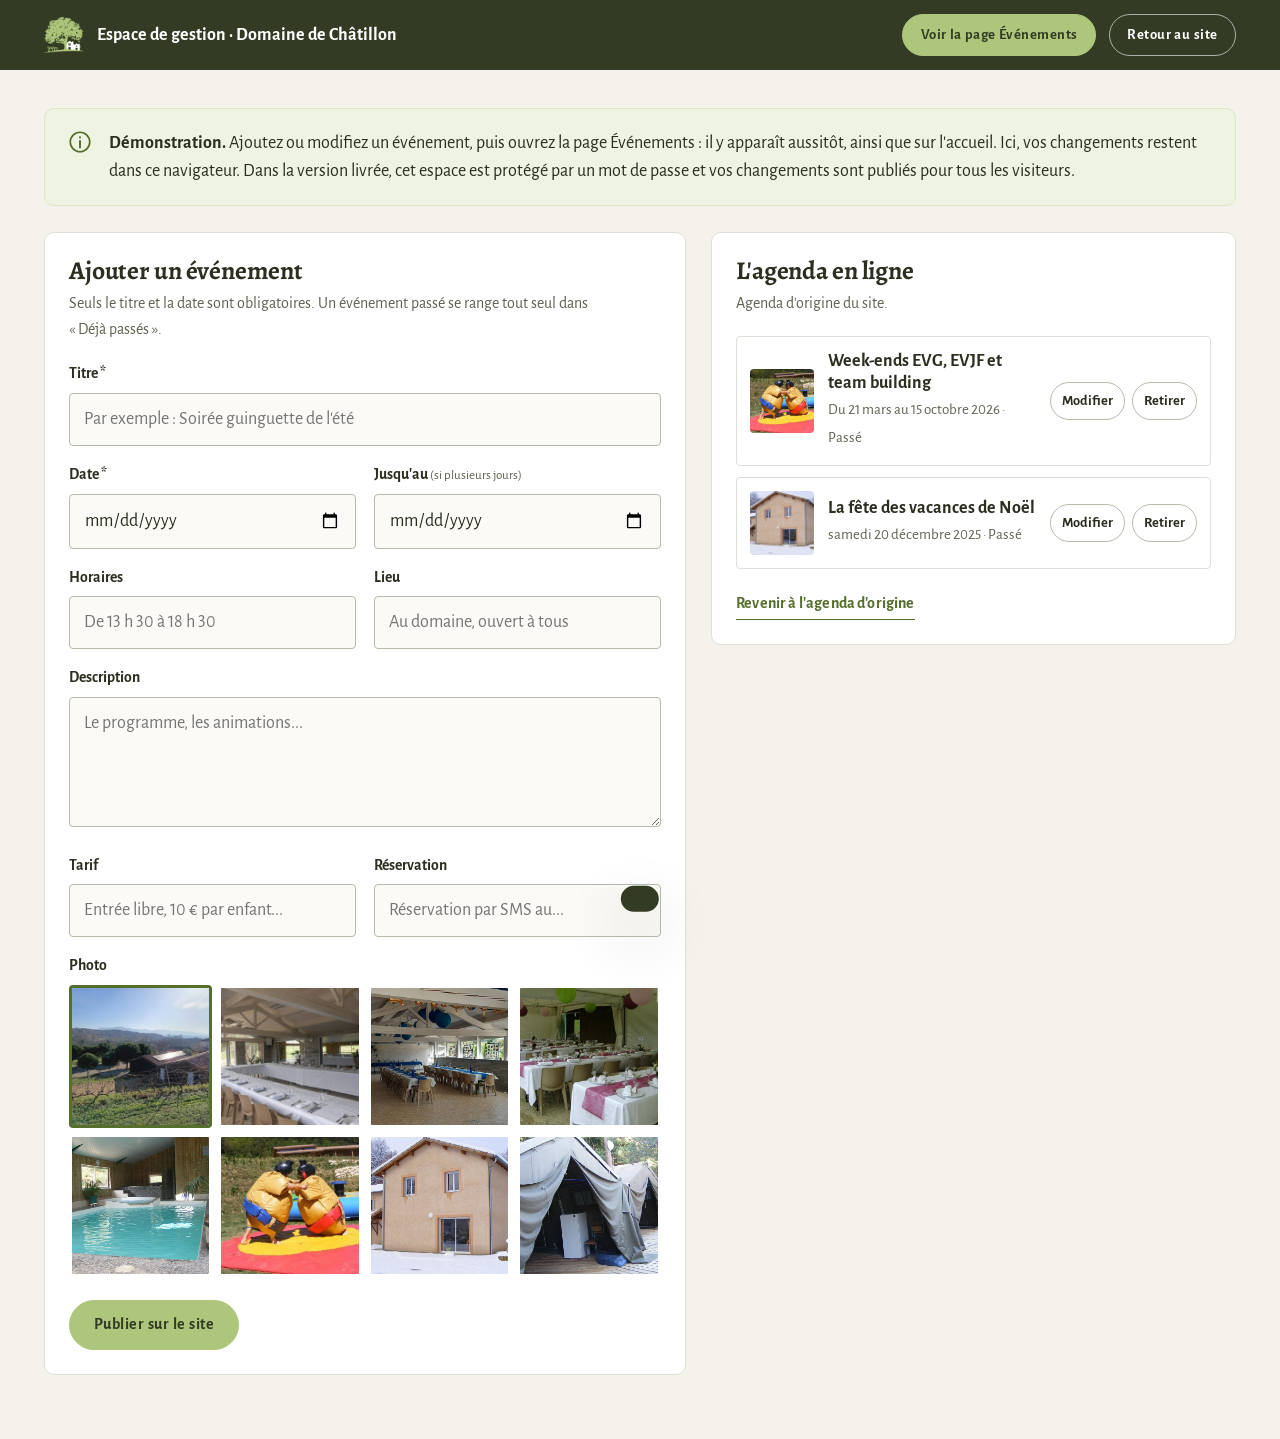
==== gestion/index.html @ 0a105643 "Maquette V1 du Domaine de Châtillon Co-Authored-By: Claude Opus 5.5 <noreply@anthropic.com>" ====
<!doctype html>
<html lang="fr" class="sans-js" data-racine="../">
<head>
<meta charset="utf-8">
<meta name="viewport" content="width=device-width, initial-scale=1">
<title>Espace de gestion : l&#x27;agenda | Domaine de Châtillon</title>
<meta name="description" content="Espace de gestion du Domaine de Châtillon : ajouter, modifier ou retirer un événement de l&#x27;agenda du site.">
<meta name="robots" content="noindex, nofollow">
<meta name="theme-color" content="#333B24">
<meta property="og:type" content="website">
<meta property="og:locale" content="fr_FR">
<meta property="og:site_name" content="Domaine de Châtillon">
<meta property="og:title" content="Espace de gestion : l&#x27;agenda | Domaine de Châtillon">
<meta property="og:description" content="Espace de gestion du Domaine de Châtillon : ajouter, modifier ou retirer un événement de l&#x27;agenda du site.">
<meta property="og:image" content="../assets/img/intro-1600.jpg">
<link rel="icon" href="../assets/logo/favicon-48.png" sizes="48x48" type="image/png">
<link rel="apple-touch-icon" href="../assets/logo/favicon-192.png">
<link rel="preconnect" href="https://fonts.googleapis.com">
<link rel="preconnect" href="https://fonts.gstatic.com" crossorigin>
<link rel="stylesheet" href="https://fonts.googleapis.com/css2?family=Alegreya:ital,wght@0,500;0,600;0,700;1,500;1,600&family=Alegreya+Sans:wght@400;500;700&display=swap">
<style>
  :root{--c-olive:#333B24;--c-blanc:#FBFAF6;--h-entete:84px}
  html{background:var(--c-blanc)}
  body{margin:0;font-family:"Alegreya Sans",Helvetica,Arial,sans-serif;color:#2A2F20}
  .loader{position:fixed;inset:0;z-index:9999;display:grid;place-items:center;background:var(--c-olive)}
  .entete{position:sticky;top:0;z-index:100;height:var(--h-entete);display:flex;align-items:center}
  @media (max-width:767px){:root{--h-entete:68px}}
</style>
<link rel="stylesheet" href="../css/tokens.css">
<link rel="stylesheet" href="../css/site.css">
<script>document.documentElement.classList.remove('sans-js');document.documentElement.classList.add('js');</script>

</head>
<body class="gestion">
<svg width="0" height="0" style="position:absolute" aria-hidden="true" focusable="false">
  <defs>
    <symbol id="i-tel" viewBox="0 0 24 24"><path fill="none" stroke="currentColor" stroke-width="1.7" stroke-linejoin="round" d="M5 3.8h3.2l1.9 4.7-2.4 1.5a11 11 0 0 0 6.3 6.3l1.5-2.4 4.7 1.9v3.2a2 2 0 0 1-2.1 2A16.2 16.2 0 0 1 3 5.9a2 2 0 0 1 2-2.1z"/></symbol>
    <symbol id="i-etoile" viewBox="0 0 24 24"><path fill="currentColor" d="M12 2.6l2.9 6 6.5.8-4.8 4.5 1.2 6.4L12 17.2l-5.8 3.1 1.2-6.4-4.8-4.5 6.5-.8z"/></symbol>
    <symbol id="i-coche" viewBox="0 0 24 24"><circle cx="12" cy="12" r="10" fill="none" stroke="currentColor" stroke-width="1.5"/><path fill="none" stroke="currentColor" stroke-width="1.8" stroke-linecap="round" stroke-linejoin="round" d="M7.5 12.3l3 3 6-6.3"/></symbol>
    <symbol id="i-fleche" viewBox="0 0 24 24"><path fill="none" stroke="currentColor" stroke-width="1.8" stroke-linecap="round" stroke-linejoin="round" d="M4.5 12h15M13.5 6l6 6-6 6"/></symbol>
    <symbol id="i-photos" viewBox="0 0 24 24"><path fill="none" stroke="currentColor" stroke-width="1.8" stroke-linejoin="round" d="M3.5 8h3.4l1.9-2.6h6.4L17.1 8h3.4v11.5h-17z"/><circle cx="12" cy="13.4" r="3.4" fill="none" stroke="currentColor" stroke-width="1.8"/></symbol>
    <symbol id="i-lecture" viewBox="0 0 24 24"><circle cx="12" cy="12" r="11" fill="currentColor" opacity=".18"/><path fill="currentColor" d="M9.3 7.2v9.6L17 12z"/></symbol>
    <symbol id="i-croix" viewBox="0 0 24 24"><path fill="none" stroke="currentColor" stroke-width="1.9" stroke-linecap="round" d="M6 6l12 12M18 6L6 18"/></symbol>
    <symbol id="i-plus" viewBox="0 0 24 24"><path fill="none" stroke="currentColor" stroke-width="1.9" stroke-linecap="round" d="M12 5v14M5 12h14"/></symbol>
    <symbol id="i-gauche" viewBox="0 0 24 24"><path fill="none" stroke="currentColor" stroke-width="1.9" stroke-linecap="round" stroke-linejoin="round" d="M15 5l-7 7 7 7"/></symbol>
    <symbol id="i-droite" viewBox="0 0 24 24"><path fill="none" stroke="currentColor" stroke-width="1.9" stroke-linecap="round" stroke-linejoin="round" d="M9 5l7 7-7 7"/></symbol>
    <symbol id="i-menu" viewBox="0 0 24 24"><path fill="none" stroke="currentColor" stroke-width="1.8" stroke-linecap="round" d="M4 7h16M4 12h16M4 17h10"/></symbol>
    <symbol id="i-repere" viewBox="0 0 24 24"><path fill="none" stroke="currentColor" stroke-width="1.7" stroke-linejoin="round" d="M12 21.2s-7-6.3-7-11.7a7 7 0 0 1 14 0c0 5.4-7 11.7-7 11.7z"/><circle cx="12" cy="9.5" r="2.5" fill="none" stroke="currentColor" stroke-width="1.7"/></symbol>
    <symbol id="i-mail" viewBox="0 0 24 24"><path fill="none" stroke="currentColor" stroke-width="1.7" stroke-linejoin="round" d="M3.5 6h17v12h-17z"/><path fill="none" stroke="currentColor" stroke-width="1.7" stroke-linejoin="round" d="M4 6.6l8 6.2 8-6.2"/></symbol>
    <symbol id="i-lit" viewBox="0 0 24 24"><path fill="none" stroke="currentColor" stroke-width="1.6" stroke-linecap="round" stroke-linejoin="round" d="M3 18.5V6.5M3 15h18v3.5M21 15v-3a2.5 2.5 0 0 0-2.5-2.5H10V15"/><circle cx="6.6" cy="11.4" r="1.9" fill="none" stroke="currentColor" stroke-width="1.6"/></symbol>
    <symbol id="i-groupe" viewBox="0 0 24 24"><circle cx="9" cy="8" r="3.2" fill="none" stroke="currentColor" stroke-width="1.6"/><path fill="none" stroke="currentColor" stroke-width="1.6" stroke-linecap="round" d="M3 19.5a6 6 0 0 1 12 0"/><circle cx="16.8" cy="9" r="2.5" fill="none" stroke="currentColor" stroke-width="1.6"/><path fill="none" stroke="currentColor" stroke-width="1.6" stroke-linecap="round" d="M16 13.6a5 5 0 0 1 5.4 5"/></symbol>
    <symbol id="i-surface" viewBox="0 0 24 24"><rect x="3.5" y="3.5" width="17" height="17" rx="1.5" fill="none" stroke="currentColor" stroke-width="1.6"/><path fill="none" stroke="currentColor" stroke-width="1.6" stroke-linecap="round" stroke-linejoin="round" d="M7.5 16.5l9-9M7.5 11.5v5h5M16.5 12.5v-5h-5"/></symbol>
    <symbol id="i-maison" viewBox="0 0 24 24"><path fill="none" stroke="currentColor" stroke-width="1.6" stroke-linejoin="round" d="M3 11.2L12 4l9 7.2M5.2 9.6V20h13.6V9.6M10 20v-5.6h4V20"/></symbol>
    <symbol id="i-calendrier" viewBox="0 0 24 24"><rect x="3.5" y="5" width="17" height="15.5" rx="2" fill="none" stroke="currentColor" stroke-width="1.6"/><path fill="none" stroke="currentColor" stroke-width="1.6" stroke-linecap="round" d="M3.5 10h17M8 3v4M16 3v4"/></symbol>
    <symbol id="i-horloge" viewBox="0 0 24 24"><circle cx="12" cy="12" r="8.8" fill="none" stroke="currentColor" stroke-width="1.6"/><path fill="none" stroke="currentColor" stroke-width="1.6" stroke-linecap="round" d="M12 7v5.2l3.4 2"/></symbol>
    <symbol id="i-voiture" viewBox="0 0 24 24"><path fill="none" stroke="currentColor" stroke-width="1.6" stroke-linejoin="round" d="M4 16.5V12l2-5h12l2 5v4.5zM4 12h16"/><circle cx="7.5" cy="16.5" r="1.8" fill="currentColor"/><circle cx="16.5" cy="16.5" r="1.8" fill="currentColor"/></symbol>
    <symbol id="i-feuille" viewBox="0 0 24 24"><path fill="none" stroke="currentColor" stroke-width="1.6" stroke-linejoin="round" d="M5 19c0-8.5 5.5-14 15-14 0 9.5-5.5 15-14 15z"/><path fill="none" stroke="currentColor" stroke-width="1.6" stroke-linecap="round" d="M5 19c3-4 6-6.5 10-8.5"/></symbol>
    <symbol id="i-soleil" viewBox="0 0 24 24"><circle cx="12" cy="12" r="4" fill="none" stroke="currentColor" stroke-width="1.6"/><path fill="none" stroke="currentColor" stroke-width="1.6" stroke-linecap="round" d="M12 2.8v2.4M12 18.8v2.4M2.8 12h2.4M18.8 12h2.4M5.5 5.5l1.7 1.7M16.8 16.8l1.7 1.7M5.5 18.5l1.7-1.7M16.8 7.2l1.7-1.7"/></symbol>
    <symbol id="i-goutte" viewBox="0 0 24 24"><path fill="none" stroke="currentColor" stroke-width="1.6" stroke-linejoin="round" d="M12 3.2s6.2 6.8 6.2 11.2a6.2 6.2 0 0 1-12.4 0C5.8 10 12 3.2 12 3.2z"/><path fill="none" stroke="currentColor" stroke-width="1.5" stroke-linecap="round" d="M9 14.6a3 3 0 0 0 3 3"/></symbol>
    <symbol id="i-arbre" viewBox="0 0 24 24"><path fill="none" stroke="currentColor" stroke-width="1.6" stroke-linejoin="round" d="M12 3a5 5 0 0 1 4.8 6.3A4.3 4.3 0 0 1 15.5 17h-7A4.3 4.3 0 0 1 7.2 9.3 5 5 0 0 1 12 3z"/><path fill="none" stroke="currentColor" stroke-width="1.6" stroke-linecap="round" d="M12 11v10M9.5 21h5"/></symbol>
    <symbol id="i-recyclage" viewBox="0 0 24 24"><path fill="none" stroke="currentColor" stroke-width="1.6" stroke-linecap="round" stroke-linejoin="round" d="M8.5 7.5L11 3.6a1.2 1.2 0 0 1 2 0l2.3 3.9M17.6 11l2.2 3.8a1.2 1.2 0 0 1-1 1.8h-4.6M10.8 16.6H5.2a1.2 1.2 0 0 1-1-1.8L6.4 11M14 5.6l1.3 1.9-2.3.3M18.6 15.3l-.4 2.3-1.7-1.6M5.6 13.6l.8-2.6 2 1"/></symbol>
    <symbol id="i-mains" viewBox="0 0 24 24"><path fill="none" stroke="currentColor" stroke-width="1.6" stroke-linecap="round" stroke-linejoin="round" d="M3 13l3.5-3.5 3 1 2-2h3l3 3L21 9M6.5 9.5L4 18.5M18.5 11.5L20 18.5M9.5 10.5l3.5 3.5a1.4 1.4 0 0 1-2 2l-1.2-1.2M12 17l1 1a1.4 1.4 0 0 0 2-2"/></symbol>
    <symbol id="i-piscine" viewBox="0 0 24 24"><path fill="none" stroke="currentColor" stroke-width="1.6" stroke-linecap="round" d="M2.8 17c1.5 1.3 3 1.3 4.6 0s3-1.3 4.6 0 3 1.3 4.6 0 3-1.3 4.6 0M2.8 20.5c1.5 1.3 3 1.3 4.6 0s3-1.3 4.6 0 3 1.3 4.6 0 3-1.3 4.6 0M8 14.5V5.6a2 2 0 0 1 4 0M15 14.5V5.6a2 2 0 0 1 4 0M8 8.5h7M8 12h7"/></symbol>
    <symbol id="i-cuisine" viewBox="0 0 24 24"><path fill="none" stroke="currentColor" stroke-width="1.6" stroke-linecap="round" stroke-linejoin="round" d="M7 3v7.5a2 2 0 0 1-2 2V21M4.5 3v5M9.5 3v5M17.5 21V3c-2.2 0-3.5 2.6-3.5 6.5v4h3.5"/></symbol>
    <symbol id="i-ecran" viewBox="0 0 24 24"><rect x="3" y="4.5" width="18" height="12" rx="1.5" fill="none" stroke="currentColor" stroke-width="1.6"/><path fill="none" stroke="currentColor" stroke-width="1.6" stroke-linecap="round" d="M8.5 20h7M12 16.5V20"/></symbol>
    <symbol id="i-terrasse" viewBox="0 0 24 24"><path fill="none" stroke="currentColor" stroke-width="1.6" stroke-linecap="round" stroke-linejoin="round" d="M3 9l9-5 9 5M5 9v11M19 9v11M3 20h18M8 14h8M9 14v6M15 14v6"/></symbol>
    <symbol id="i-parking" viewBox="0 0 24 24"><rect x="3.5" y="3.5" width="17" height="17" rx="3" fill="none" stroke="currentColor" stroke-width="1.6"/><path fill="none" stroke="currentColor" stroke-width="1.7" stroke-linecap="round" stroke-linejoin="round" d="M9.5 17V7.5h3.2a2.9 2.9 0 0 1 0 5.8H9.5"/></symbol>
    <symbol id="i-fauteuil" viewBox="0 0 24 24"><circle cx="10.5" cy="4.2" r="1.8" fill="none" stroke="currentColor" stroke-width="1.6"/><path fill="none" stroke="currentColor" stroke-width="1.6" stroke-linecap="round" stroke-linejoin="round" d="M10.5 7.4v6h5.6l2.4 5.2M10.5 10.2h4.8"/><path fill="none" stroke="currentColor" stroke-width="1.6" stroke-linecap="round" d="M8 11.4a5.4 5.4 0 1 0 6.9 7.2"/></symbol>
    <symbol id="i-feu" viewBox="0 0 24 24"><path fill="none" stroke="currentColor" stroke-width="1.6" stroke-linejoin="round" d="M12 21a6 6 0 0 0 6-6c0-4-3-6-4-10-2.5 2-3 4-3 6-1-1-1.5-2-1.6-3.2C7.6 9.4 6 11.8 6 15a6 6 0 0 0 6 6z"/></symbol>
    <symbol id="i-musique" viewBox="0 0 24 24"><path fill="none" stroke="currentColor" stroke-width="1.6" stroke-linecap="round" stroke-linejoin="round" d="M9 18V5.5l11-2V16"/><circle cx="6.5" cy="18" r="2.5" fill="none" stroke="currentColor" stroke-width="1.6"/><circle cx="17.5" cy="16" r="2.5" fill="none" stroke="currentColor" stroke-width="1.6"/></symbol>
    <symbol id="i-tente" viewBox="0 0 24 24"><path fill="none" stroke="currentColor" stroke-width="1.6" stroke-linecap="round" stroke-linejoin="round" d="M2.5 20h19L12 4zM12 4v16M9 20l3-6 3 6"/></symbol>
    <symbol id="i-couverts" viewBox="0 0 24 24"><circle cx="12" cy="13" r="6.5" fill="none" stroke="currentColor" stroke-width="1.6"/><circle cx="12" cy="13" r="3.5" fill="none" stroke="currentColor" stroke-width="1.3"/><path fill="none" stroke="currentColor" stroke-width="1.6" stroke-linecap="round" d="M2.5 4v5a1.5 1.5 0 0 0 3 0V4M4 9v11M21 4c-1.4 0-2 1.8-2 4v3h2v9"/></symbol>
    <symbol id="i-verres" viewBox="0 0 24 24"><path fill="none" stroke="currentColor" stroke-width="1.6" stroke-linecap="round" stroke-linejoin="round" d="M5 3h5l-.4 5a2.1 2.1 0 0 1-4.2 0zM7.5 10.2V20M5.5 20h4M14 3h5l-.4 5a2.1 2.1 0 0 1-4.2 0zM16.5 10.2V20M14.5 20h4"/></symbol>
    <symbol id="i-cible" viewBox="0 0 24 24"><circle cx="12" cy="12" r="8.8" fill="none" stroke="currentColor" stroke-width="1.6"/><circle cx="12" cy="12" r="5" fill="none" stroke="currentColor" stroke-width="1.6"/><circle cx="12" cy="12" r="1.4" fill="currentColor"/></symbol>
    <symbol id="i-roulotte" viewBox="0 0 24 24"><path fill="none" stroke="currentColor" stroke-width="1.6" stroke-linejoin="round" d="M3 16V9.5C3 7 5 5 8 5h8c3 0 5 2 5 4.5V16zM8 16v-5h3v5M14 9h4v3h-4z"/><circle cx="7" cy="18" r="1.8" fill="none" stroke="currentColor" stroke-width="1.6"/><circle cx="17" cy="18" r="1.8" fill="none" stroke="currentColor" stroke-width="1.6"/></symbol>
    <symbol id="i-cabane" viewBox="0 0 24 24"><path fill="none" stroke="currentColor" stroke-width="1.6" stroke-linecap="round" stroke-linejoin="round" d="M4 12l8-7 8 7M6 10.5V17h12v-6.5M10 17v-4h4v4M7 17l-1.5 4M17 17l1.5 4M12 17v4"/></symbol>
    <symbol id="i-atelier" viewBox="0 0 24 24"><path fill="none" stroke="currentColor" stroke-width="1.6" stroke-linejoin="round" d="M3 20V9l5 3V9l5 3V9l5 3V5h3v15z"/><path fill="none" stroke="currentColor" stroke-width="1.6" d="M7 16h3M14 16h3"/></symbol>
    <symbol id="i-animaux" viewBox="0 0 24 24"><circle cx="7" cy="9" r="1.8" fill="none" stroke="currentColor" stroke-width="1.5"/><circle cx="11" cy="6" r="1.8" fill="none" stroke="currentColor" stroke-width="1.5"/><circle cx="15.5" cy="7.5" r="1.8" fill="none" stroke="currentColor" stroke-width="1.5"/><path fill="none" stroke="currentColor" stroke-width="1.5" stroke-linejoin="round" d="M8 16.5c0-2.5 2-4.5 4-4.5s4 2 4 4.5c0 1.5-1.4 2-2.5 1.5-1-.4-2-.4-3 0-1.1.5-2.5 0-2.5-1.5z"/><path fill="none" stroke="currentColor" stroke-width="1.6" stroke-linecap="round" d="M3.5 3.5l17 17"/></symbol>
    <symbol id="i-info" viewBox="0 0 24 24"><circle cx="12" cy="12" r="9" fill="none" stroke="currentColor" stroke-width="1.6"/><path fill="none" stroke="currentColor" stroke-width="1.8" stroke-linecap="round" d="M12 11v6M12 7.6v.2"/></symbol>
    <symbol id="i-cle" viewBox="0 0 24 24"><circle cx="8" cy="12" r="4" fill="none" stroke="currentColor" stroke-width="1.6"/><path fill="none" stroke="currentColor" stroke-width="1.6" stroke-linecap="round" d="M12 12h9M18 12v3M15.5 12v2"/></symbol>
    <symbol id="i-instagram" viewBox="0 0 24 24"><rect x="3.5" y="3.5" width="17" height="17" rx="5" fill="none" stroke="currentColor" stroke-width="1.7"/><circle cx="12" cy="12" r="4" fill="none" stroke="currentColor" stroke-width="1.7"/><circle cx="17" cy="7" r="1.1" fill="currentColor"/></symbol>
    <symbol id="i-facebook" viewBox="0 0 24 24"><path fill="currentColor" d="M13.4 21v-7.6h2.6l.4-3h-3V8.5c0-.9.3-1.5 1.6-1.5h1.6V4.3c-.3 0-1.2-.1-2.3-.1-2.3 0-3.9 1.4-3.9 4v2.2H7.8v3h2.6V21z"/></symbol>
    <symbol id="i-google" viewBox="0 0 24 24"><path fill="currentColor" d="M21.6 12.2c0-.7-.1-1.3-.2-1.9H12v3.7h5.4a4.6 4.6 0 0 1-2 3v2.5h3.2c1.9-1.7 3-4.3 3-7.3zM12 22c2.7 0 5-.9 6.6-2.4l-3.2-2.5c-.9.6-2 1-3.4 1-2.6 0-4.8-1.8-5.6-4.1H3.1v2.6A10 10 0 0 0 12 22zM6.4 14a6 6 0 0 1 0-3.9V7.5H3.1a10 10 0 0 0 0 9zM12 6c1.5 0 2.8.5 3.8 1.5l2.9-2.9A10 10 0 0 0 3.1 7.5L6.4 10C7.2 7.7 9.4 6 12 6z"/></symbol>
  </defs>
</svg>


<header class="gestion__barre">
  <div class="contenant">
    <p class="gestion__titre"><img src="../assets/logo/embleme.png" width="442" height="397" alt="">Espace de gestion · Domaine de Châtillon</p>
    <div class="actions">
      <a class="btn btn--primaire btn--compact" href="../evenements.html#agenda-section">Voir la page Événements</a>
      <a class="btn btn--fantome btn--compact" href="../index.html">Retour au site</a>
    </div>
  </div>
</header>

<main id="contenu" class="gestion__corps">
  <div class="contenant">
    <p class="encart" style="margin-bottom:1.6rem"><svg aria-hidden="true"><use href="#i-info"/></svg><span><strong>Démonstration.</strong> Ajoutez ou modifiez un événement, puis ouvrez la page Événements : il y apparaît aussitôt, ainsi que sur l'accueil. Ici, vos changements restent dans ce navigateur. Dans la version livrée, cet espace est protégé par un mot de passe et vos changements sont publiés pour tous les visiteurs.</span></p>
    <div class="gestion__grille">
      <section class="gestion__carte">
        <h2 id="titre-form">Ajouter un événement</h2>
        <p class="gestion__aide">Seuls le titre et la date sont obligatoires. Un événement passé se range tout seul dans « Déjà passés ».</p>
        <form id="form-ev" novalidate>
          <div class="champs">
            <div class="large">
              <label class="etiquette" for="g-titre">Titre *</label>
              <input class="champ" id="g-titre" name="titre" type="text" placeholder="Par exemple : Soirée guinguette de l'été">
            </div>
            <div>
              <label class="etiquette" for="g-debut">Date *</label>
              <input class="champ" id="g-debut" name="debut" type="date">
            </div>
            <div>
              <label class="etiquette" for="g-fin">Jusqu'au <small>(si plusieurs jours)</small></label>
              <input class="champ" id="g-fin" name="fin" type="date">
            </div>
            <div>
              <label class="etiquette" for="g-horaires">Horaires</label>
              <input class="champ" id="g-horaires" name="horaires" type="text" placeholder="De 13 h 30 à 18 h 30">
            </div>
            <div>
              <label class="etiquette" for="g-lieu">Lieu</label>
              <input class="champ" id="g-lieu" name="lieu" type="text" placeholder="Au domaine, ouvert à tous">
            </div>
            <div class="large">
              <label class="etiquette" for="g-texte">Description</label>
              <textarea class="champ" id="g-texte" name="texte" placeholder="Le programme, les animations..."></textarea>
            </div>
            <div>
              <label class="etiquette" for="g-tarif">Tarif</label>
              <input class="champ" id="g-tarif" name="tarif" type="text" placeholder="Entrée libre, 10 € par enfant...">
            </div>
            <div>
              <label class="etiquette" for="g-reservation">Réservation</label>
              <input class="champ" id="g-reservation" name="reservation" type="text" placeholder="Réservation par SMS au...">
            </div>
            <div class="large">
              <p class="etiquette">Photo</p>
              <div class="choix-photos">
                <label><input type="radio" name="photo" value="vue-vercors"><img src="../assets/img/vue-vercors-800.jpg" alt="La vue sur le Vercors"></label>
                <label><input type="radio" name="photo" value="hero-salle"><img src="../assets/img/hero-salle-800.jpg" alt="La salle Altesse dressée"></label>
                <label><input type="radio" name="photo" value="altesse-bleu"><img src="../assets/img/altesse-bleu-800.jpg" alt="La salle décorée pour une fête"></label>
                <label><input type="radio" name="photo" value="ev-tente"><img src="../assets/img/ev-tente-800.jpg" alt="La tente de réception"></label>
                <label><input type="radio" name="photo" value="piscine"><img src="../assets/img/piscine-800.jpg" alt="La piscine intérieure"></label>
                <label><input type="radio" name="photo" value="act-sumo"><img src="../assets/img/act-sumo-800.jpg" alt="Les combats de sumo"></label>
                <label><input type="radio" name="photo" value="cerisier-neige"><img src="../assets/img/cerisier-neige-800.jpg" alt="Le Cerisier sous la neige"></label>
                <label><input type="radio" name="photo" value="bivouac"><img src="../assets/img/bivouac-800.jpg" alt="Le bivouac en forêt"></label>
              </div>
            </div>
          </div>
          <p class="formulaire__erreurs" id="erreurs-ev" role="alert" hidden></p>
          <div class="formulaire__pied">
            <button type="button" class="btn btn--contour btn--compact" id="annuler-edition" hidden>Annuler la modification</button>
            <button class="btn btn--primaire" type="submit">Publier sur le site</button>
          </div>
        </form>
      </section>
      <section class="gestion__carte">
        <h2>L'agenda en ligne</h2>
        <p class="gestion__aide" id="etat-agenda"></p>
        <div class="gestion__liste" id="liste-ev"></div>
        <p class="gestion__note"><button type="button" class="lien-fleche" id="revenir-origine">Revenir à l'agenda d'origine</button></p>
      </section>
    </div>
  </div>
</main>
<p class="toast" id="toast" role="status" aria-live="polite"></p>

<script src="../data/evenements.js"></script>
<script src="../js/agenda.js"></script>
<script src="../js/gestion.js"></script>
</body>
</html>
---- css/tokens.css ----
/* ============================================================
   DOMAINE DE CHÂTILLON : jetons de la direction artistique
   « Olive, vigne et bois »

   Les couleurs sont celles du site actuel du domaine : l'olive
   sombre de son en-tête et de son logo (#333B24), le vert tendre
   de ses boutons (#ADC67B), le gris sauge de ses filets (#B6BBAC)
   et le bandeau de bois clair qui sépare ses sections.
   Le texte vert sur fond clair est foncé pour rester lisible.
   ============================================================ */
:root{
  /* Couleurs */
  --c-olive:        #333B24;  /* le logo et l'en-tête du site actuel : textes, sections sombres */
  --c-olive-nuit:   #252B1A;  /* pied de page */
  --c-olive-2:      #47502F;  /* surfaces sombres secondaires, filets sur sombre */
  --c-texte:        #2A2F20;
  --c-texte-2:      #5C6250;  /* texte secondaire sur clair : 6,1:1 sur lin */
  --c-vert:         #ADC67B;  /* le vert du site actuel : boutons, accents, étoiles */
  --c-vert-vif:     #BCD38C;  /* survol des boutons */
  --c-vert-clair:   #DDE8C4;
  --c-vert-pale:    #EEF3E2;
  --c-vert-texte:   #566E2C;  /* vert en texte sur clair : 5,4:1 sur blanc */
  --c-sauge:        #B6BBAC;  /* les filets du site actuel */
  --c-sauge-clair:  #DEE0D7;
  --c-sauge-texte:  #C9CEBE;  /* texte secondaire sur olive : 7,9:1 */
  --c-lin:          #F4F2EA;  /* fonds de section */
  --c-blanc:        #FBFAF6;  /* fond principal */
  --c-bois:         #B98552;  /* le bandeau bois du site actuel */
  --c-bois-clair:   #E4CBA6;
  --c-bois-texte:   #8A5A2B;
  --c-erreur:       #B42318;

  /* Typographie : Alegreya (titres, empattements solides) et Alegreya Sans
     (texte), la famille du site actuel */
  --f-titre: "Alegreya", Georgia, "Times New Roman", serif;
  --f-texte: "Alegreya Sans", "Helvetica Neue", Arial, sans-serif;

  --t-hero:   clamp(2.6rem, 5.6vw, 5.1rem);
  --t-h2:     clamp(2.1rem, 3.8vw, 3.4rem);
  --t-h3:     clamp(1.4rem, 2vw, 1.8rem);
  --t-chapo:  clamp(1.12rem, 1.3vw, 1.27rem);
  --t-texte:  1.125rem;
  --t-petit:  .95rem;
  --t-label:  .8rem;

  /* Espaces */
  --contenant: 1240px;
  --gouttiere: clamp(16px, 4vw, 44px);
  --section:   clamp(4.5rem, 9vw, 8rem);
  --h-entete: 84px;

  /* Formes */
  --r-1: 4px;
  --r-2: 10px;
  --r-3: 18px;
  --r-pilule: 999px;
  --ombre-1: 0 1px 2px rgba(37,43,26,.06), 0 12px 32px rgba(37,43,26,.09);
  --ombre-2: 0 24px 60px rgba(37,43,26,.24);

  /* Mouvement */
  --t-rideau: .9s cubic-bezier(.76,0,.24,1);
  --t-doux:   .45s cubic-bezier(.2,.7,.2,1);
  --z-entete: 100; --z-barre: 90; --z-modale: 1000; --z-loader: 9999;
}
@media (max-width: 767px){
  :root{ --h-entete: 68px; --t-texte: 1.0625rem; }
}
---- css/site.css ----
/* ============================================================
   DOMAINE DE CHÂTILLON : structure et composants
   Direction « Olive, vigne et bois » (voir tokens.css)

   Repris des maquettes d'hébergement d'OBT : l'écran d'entrée, le hero à trois photos
   en fondu, la visionneuse, la barre d'appel mobile.
   Propre au domaine : un site de plusieurs pages, les familles
   d'hébergements, le bloc écoresponsable, l'agenda que le domaine
   tient lui-même et son espace de gestion.
   ============================================================ */

/* ---------- 1. Base ---------- */
*, *::before, *::after{ box-sizing: border-box; }
html{ -webkit-text-size-adjust: 100%; text-size-adjust: 100%; font-variant-numeric: lining-nums; background: var(--c-blanc); scroll-padding-top: calc(var(--h-entete) + 64px); }
body{
  margin: 0;
  font-family: var(--f-texte);
  font-size: var(--t-texte);
  line-height: 1.6;
  color: var(--c-texte);
  background: var(--c-blanc);
  overflow-x: clip;
}
body.est-verrouille{ overflow: hidden; }
[hidden]{ display: none !important; }
img, svg, video, iframe{ display: block; max-width: 100%; }
img{ height: auto; }
h1, h2, h3, h4, p, ul, ol, dl, dd, figure, blockquote{ margin: 0; }
ul[class], ol[class]{ list-style: none; padding: 0; }
a{ color: inherit; }
button{ font: inherit; color: inherit; background: none; border: 0; padding: 0; cursor: pointer; }
input, select, textarea{ font: inherit; color: inherit; }
::selection{ background: var(--c-vert-clair); color: var(--c-olive); }

:focus-visible{ outline: 2px solid var(--c-olive); outline-offset: 3px; border-radius: 2px; }
.sur-sombre :focus-visible, .hero :focus-visible, .bandeau :focus-visible,
.entete :focus-visible, .pied :focus-visible{ outline-color: var(--c-vert); }

.contenant{
  width: 100%;
  max-width: calc(var(--contenant) + 2 * var(--gouttiere));
  margin-inline: auto;
  padding-inline: var(--gouttiere);
}
.saut-contenu{
  position: absolute; left: 1rem; top: -4rem; z-index: 10000;
  background: var(--c-olive); color: #fff; padding: .7rem 1rem;
  border-radius: var(--r-1); text-decoration: none; font-weight: 700;
}
.saut-contenu:focus{ top: 1rem; }
.visuellement-cache{
  position: absolute !important; width: 1px; height: 1px; overflow: hidden;
  clip: rect(0 0 0 0); clip-path: inset(50%); white-space: nowrap;
}

/* ---------- 2. Typographie ---------- */
h1, h2, h3, h4, .titre{
  font-family: var(--f-titre);
  font-weight: 700;
  line-height: 1.08;
  letter-spacing: -.005em;
  text-wrap: balance;
  color: inherit;
}
h2{ font-size: var(--t-h2); }
h3{ font-size: var(--t-h3); line-height: 1.15; }
h2 em, h3 em, h1 em{ font-style: italic; font-weight: 500; }
p{ text-wrap: pretty; }
.surtitre{
  display: inline-flex; align-items: center; gap: .7rem;
  font-family: var(--f-texte); font-size: var(--t-label); font-weight: 700;
  letter-spacing: .2em; text-transform: uppercase;
  color: var(--c-vert-texte);
  margin-bottom: 1rem;
}
.surtitre::before{ content: ""; width: 28px; height: 2px; background: currentColor; opacity: .75; border-radius: 2px; }
.sur-sombre .surtitre{ color: var(--c-vert); }
.chapo{ font-size: var(--t-chapo); line-height: 1.6; color: var(--c-texte-2); max-width: 62ch; }
.sur-sombre .chapo{ color: var(--c-sauge-texte); }
.entete-section{ margin-bottom: clamp(2.2rem, 4.5vw, 3.4rem); max-width: 800px; }
.entete-section h2{ margin-bottom: 1rem; }
.entete-section--centre{ margin-inline: auto; text-align: center; }
.entete-section--centre .surtitre{ justify-content: center; }
.entete-section--centre .surtitre::after{ content: ""; width: 28px; height: 2px; background: currentColor; opacity: .75; border-radius: 2px; }
.entete-section--centre .chapo{ margin-inline: auto; }
.entete-section--ligne{ max-width: none; display: flex; align-items: end; justify-content: space-between; gap: 2rem; flex-wrap: wrap; }
.entete-section--ligne > div{ max-width: 760px; }

/* ---------- 3. Boutons et liens ---------- */
.btn{
  --btn-fond: var(--c-olive);
  --btn-texte: #fff;
  --btn-bord: var(--c-olive);
  display: inline-flex; align-items: center; justify-content: center; gap: .6rem;
  min-height: 50px; padding: .8rem 1.5rem;
  border: 1px solid var(--btn-bord); border-radius: var(--r-pilule);
  background: var(--btn-fond); color: var(--btn-texte);
  font-family: var(--f-texte); font-size: 1rem; font-weight: 700; letter-spacing: .03em;
  text-decoration: none; line-height: 1.1;
  transition: background-color var(--t-doux), color var(--t-doux), border-color var(--t-doux), transform var(--t-doux);
  cursor: pointer;
}
.btn:hover{ transform: translateY(-1px); }
.btn svg{ width: 18px; height: 18px; flex: none; }
.btn--primaire{ --btn-fond: var(--c-vert); --btn-texte: var(--c-olive); --btn-bord: var(--c-vert); }
.btn--primaire:hover{ --btn-fond: var(--c-vert-vif); --btn-bord: var(--c-vert-vif); }
.btn--olive:hover{ --btn-fond: var(--c-olive-2); --btn-bord: var(--c-olive-2); }
.btn--fantome{ --btn-fond: transparent; --btn-texte: #fff; --btn-bord: rgba(255,255,255,.6); }
.btn--fantome:hover{ --btn-fond: rgba(255,255,255,.12); --btn-bord: #fff; }
.btn--contour{ --btn-fond: transparent; --btn-texte: var(--c-olive); --btn-bord: rgba(51,59,36,.35); }
.btn--contour:hover{ --btn-bord: var(--c-olive); --btn-fond: rgba(51,59,36,.05); }
.btn--compact{ min-height: 42px; padding: .55rem 1.1rem; font-size: .92rem; }
.btn--pleine{ width: 100%; }
.lien-fleche{
  display: inline-flex; align-items: center; gap: .45rem;
  font-weight: 700; font-size: 1rem; letter-spacing: .01em;
  text-decoration: none; color: var(--c-vert-texte);
  border-bottom: 1px solid currentColor; padding-bottom: 2px;
}
.sur-sombre .lien-fleche{ color: var(--c-vert); }
.lien-fleche svg{ width: 16px; height: 16px; transition: transform var(--t-doux); }
.lien-fleche:hover svg{ transform: translateX(3px); }
.actions{ display: flex; flex-wrap: wrap; gap: .8rem; align-items: center; }

/* ---------- 4. Logo ---------- */
.logo{ display: inline-flex; align-items: center; gap: .75rem; text-decoration: none; color: inherit; line-height: 1; }
.logo__img{ width: 50px; height: auto; flex: none; }
.logo__mots{ display: grid; gap: .2rem; }
.logo__petit{ font-family: var(--f-texte); font-size: .66rem; font-weight: 700; letter-spacing: .3em; text-transform: uppercase; }
.logo__grand{ font-family: var(--f-titre); font-weight: 700; font-size: 1.62rem; letter-spacing: .01em; }

/* ---------- 5. Écran d'entrée (repris des maquettes d'hébergement) ---------- */
.loader{
  position: fixed; inset: 0; z-index: var(--z-loader);
  display: grid; place-items: center; overflow: hidden;
  background: var(--c-olive);
  transform: translateY(0); transition: transform var(--t-rideau);
}
.loader[data-sortie="1"]{ transform: translateY(-100%); }
.loader__fond{ position: absolute; inset: 0; }
.loader__fond img{ width: 100%; height: 100%; object-fit: cover; object-position: 50% 40%; animation: loader-zoom 3s ease-out both; }
.loader__voile{ position: absolute; inset: 0; background: var(--c-olive); opacity: .5; }
.loader__logo{
  position: relative; display: grid; place-items: center; gap: 1.1rem;
  color: #fff; text-align: center; padding-inline: 1rem;
  animation: loader-logo .8s ease-out both;
}
.loader__logo::before{
  content: ""; position: absolute; inset: -30% -18%;
  background: radial-gradient(closest-side, rgba(37,43,26,.6), rgba(37,43,26,0));
  pointer-events: none;
}
.loader__logo > *{ position: relative; }
.loader__embleme{ width: clamp(96px, 11vw, 150px); height: auto; }
.loader__nom{ display: grid; gap: .45rem; }
.loader__nom .logo__petit{ font-size: clamp(.74rem, 1.2vw, .92rem); }
.loader__nom .logo__grand{ font-size: clamp(3rem, 8vw, 6rem); line-height: .95; }
.loader__filet{ width: 56px; height: 2px; background: var(--c-vert); border-radius: 2px; }
.loader__lieu{ font-size: clamp(.7rem, 1.3vw, .88rem); font-weight: 700; letter-spacing: .24em; text-transform: uppercase; color: var(--c-vert-clair); }
@keyframes loader-zoom{ from{ transform: scale(1); } to{ transform: scale(1.06); } }
@keyframes loader-logo{ from{ opacity: 0; transform: translateY(14px); } to{ opacity: 1; transform: none; } }
.sans-js .loader{ display: none !important; }
@media (prefers-reduced-motion: reduce){ .loader{ display: none !important; } }

/* ---------- 6. En-tête ---------- */
.entete{
  position: sticky; top: 0; z-index: var(--z-entete);
  height: var(--h-entete);
  display: flex; align-items: center;
  color: #fff;
  background: var(--c-olive);
  border-bottom: 1px solid rgba(255,255,255,.06);
  transition: background-color var(--t-doux), box-shadow var(--t-doux), border-color var(--t-doux);
}
.entete[data-etat="transparent"]{ background: transparent; border-bottom-color: transparent; }
.entete[data-etat="plein"]{ box-shadow: 0 8px 28px rgba(37,43,26,.22); }
.page-simple .entete{ background: var(--c-olive); }
.entete__grille{ display: flex; align-items: center; gap: 1.5rem; }
.entete__logo{ margin-right: auto; }
.nav__liste{ display: flex; gap: clamp(1rem, 2vw, 2.1rem); list-style: none; padding: 0; margin: 0; }
.nav__lien{
  position: relative; text-decoration: none;
  font-size: .9rem; font-weight: 700; letter-spacing: .12em; text-transform: uppercase;
  padding: .4rem 0;
}
.nav__lien::after{
  content: ""; position: absolute; left: 0; right: 0; bottom: -2px; height: 2px; border-radius: 2px;
  background: var(--c-vert); transform: scaleX(0); transform-origin: left; transition: transform var(--t-doux);
}
.nav__lien:hover::after, .nav__lien[aria-current="page"]::after{ transform: scaleX(1); }
.nav__lien[aria-current="page"]{ color: var(--c-vert); }
.entete__actions{ display: flex; align-items: center; gap: 1.1rem; }
.entete__tel{ display: inline-flex; align-items: center; gap: .45rem; font-weight: 700; font-size: 1.02rem; text-decoration: none; white-space: nowrap; word-spacing: .1em; }
.btn, .pied__tel, .appel__numero, .coordonnee .grand{ word-spacing: .06em; }
.entete__tel svg{ width: 18px; height: 18px; color: var(--c-vert); }
.burger{ display: none; width: 44px; height: 44px; place-items: center; color: inherit; }
.burger svg{ width: 26px; height: 26px; }
.burger__fermer{ display: none; }
.burger[aria-expanded="true"] .burger__ouvrir{ display: none; }
.burger[aria-expanded="true"] .burger__fermer{ display: block; }
.nav-mobile{
  position: fixed; inset: var(--h-entete) 0 0 0; z-index: calc(var(--z-entete) - 1);
  background: var(--c-olive); color: #fff; padding: 1.5rem 0 2rem;
  transform: translateY(-8px); opacity: 0; visibility: hidden;
  transition: opacity var(--t-doux), transform var(--t-doux), visibility var(--t-doux);
  overflow-y: auto;
}
.nav-mobile.est-ouvert{ transform: none; opacity: 1; visibility: visible; }
.nav-mobile__liste{ list-style: none; padding: 0; margin: 0 0 2rem; }
.nav-mobile__lien{
  display: block; padding: .95rem 0; border-bottom: 1px solid rgba(255,255,255,.12);
  font-family: var(--f-titre); font-weight: 600; font-size: 1.8rem; text-decoration: none;
}
.nav-mobile__lien[aria-current="page"]{ color: var(--c-vert); }
.nav-mobile .btn + .btn{ margin-top: .8rem; }
@media (max-width: 1080px){
  .nav, .entete__tel span{ display: none; }
  .burger{ display: grid; }
}
@media (max-width: 560px){
  .entete .btn--demande{ display: none; }
  .logo__grand{ font-size: 1.4rem; }
  .logo__img{ width: 42px; }
}

/* ---------- 7. Hero de l'accueil (trois photos en fondu) ---------- */
.hero{
  position: relative; overflow: hidden; isolation: isolate;
  min-height: min(100svh, 960px);
  margin-top: calc(-1 * var(--h-entete));
  display: grid; align-items: end;
  color: #fff; background: var(--c-olive);
}
.hero__diapos{ position: absolute; inset: 0; z-index: -2; }
.hero__diapo{ position: absolute; inset: 0; margin: 0; opacity: 0; transition: opacity 1.6s ease; }
.hero__diapo.est-active{ opacity: 1; }
.hero__diapo img{ width: 100%; height: 100%; object-fit: cover; }
.hero__diapo.est-active img{ animation: hero-derive 9s ease-out both; }
@keyframes hero-derive{ from{ transform: scale(1.045); } to{ transform: scale(1); } }
.hero__voile{
  position: absolute; inset: 0; z-index: -1;
  background:
    linear-gradient(180deg, rgba(37,43,26,.6) 0%, rgba(37,43,26,0) 24%),
    linear-gradient(0deg, rgba(37,43,26,.88) 0%, rgba(37,43,26,.38) 44%, rgba(37,43,26,0) 72%),
    linear-gradient(90deg, rgba(37,43,26,.62) 0%, rgba(37,43,26,.22) 50%, rgba(37,43,26,0) 74%);
}
.hero__contenu{ padding-top: calc(var(--h-entete) + 4rem); padding-bottom: clamp(7.5rem, 13vw, 9.5rem); }
.hero__avis{
  display: inline-flex; align-items: center; gap: .7rem; flex-wrap: wrap;
  padding: .5rem .95rem .5rem .8rem; margin-bottom: 1.5rem;
  border: 1px solid rgba(255,255,255,.3); border-radius: var(--r-pilule);
  background: rgba(37,43,26,.38); backdrop-filter: blur(6px); -webkit-backdrop-filter: blur(6px);
  font-size: .95rem; font-weight: 500; letter-spacing: .02em; text-decoration: none;
}
.hero__avis strong{ font-weight: 700; }
.etoiles{ display: inline-flex; gap: 2px; color: var(--c-vert); }
.etoiles svg{ width: 16px; height: 16px; }
.hero__titre{ margin-bottom: 1.3rem; }
.hero__nom{ display: block; font-size: var(--t-hero); line-height: .98; letter-spacing: -.01em; }
.hero__metier{ display: block; margin-top: .6rem; font-style: italic; font-weight: 500; font-size: clamp(1.5rem, 2.6vw, 2.35rem); line-height: 1.15; }
.hero__sous-titre{ font-size: var(--t-chapo); max-width: 54ch; color: rgba(255,255,255,.92); margin-bottom: 2rem; }
.hero__legende{
  position: absolute; right: var(--gouttiere); bottom: clamp(7.6rem, 12.5vw, 9rem);
  font-size: .8rem; font-weight: 700; letter-spacing: .18em; text-transform: uppercase;
  color: rgba(255,255,255,.85); display: flex; align-items: center; gap: .8rem;
}
.hero__points{ display: flex; gap: 6px; }
.hero__point{ width: 22px; height: 2px; background: rgba(255,255,255,.35); transition: background-color .4s; }
.hero__point.est-actif{ background: var(--c-vert); }
@media (max-width: 767px){
  .hero{ min-height: 700px; }
  .hero__legende{ display: none; }
  .hero__contenu{ padding-bottom: 8.5rem; }
  .hero__voile{
    background:
      linear-gradient(180deg, rgba(37,43,26,.6) 0%, rgba(37,43,26,0) 20%),
      linear-gradient(0deg, rgba(37,43,26,.94) 0%, rgba(37,43,26,.72) 52%, rgba(37,43,26,.2) 86%);
  }
}

/* ---------- 8. Bandeau des pages intérieures ---------- */
.bandeau{
  position: relative; overflow: hidden; isolation: isolate;
  min-height: clamp(420px, 58vh, 600px);
  margin-top: calc(-1 * var(--h-entete));
  display: grid; align-items: end; color: #fff; background: var(--c-olive);
}
.bandeau__photo{ position: absolute; inset: 0; z-index: -2; }
.bandeau__photo img{ width: 100%; height: 100%; object-fit: cover; }
.bandeau::after{
  content: ""; position: absolute; inset: 0; z-index: -1;
  background:
    linear-gradient(180deg, rgba(37,43,26,.62) 0%, rgba(37,43,26,0) 30%),
    linear-gradient(0deg, rgba(37,43,26,.9) 0%, rgba(37,43,26,.35) 55%, rgba(37,43,26,.1) 100%);
}
.bandeau__contenu{ padding-top: calc(var(--h-entete) + 3rem); padding-bottom: clamp(2.6rem, 5vw, 4rem); }
.ariane{ display: flex; gap: .5rem; flex-wrap: wrap; font-size: .9rem; color: rgba(255,255,255,.82); margin-bottom: 1rem; }
.ariane a{ text-decoration: none; }
.ariane a:hover{ text-decoration: underline; }
.bandeau h1{ font-size: clamp(2.4rem, 5vw, 4.3rem); max-width: 20ch; margin-bottom: .9rem; }
.bandeau__chapo{ font-size: var(--t-chapo); max-width: 60ch; color: rgba(255,255,255,.92); }

/* ---------- 9. Repères chiffrés sous le hero ---------- */
.reperes{ position: relative; z-index: 2; margin-top: clamp(-6.2rem, -8vw, -5rem); }
.reperes__grille{
  display: grid; grid-template-columns: repeat(5, 1fr);
  background: var(--c-olive); color: #fff;
  border-radius: var(--r-2); box-shadow: var(--ombre-2);
  padding: 1.7rem .5rem;
}
.reperes__item{ padding: .2rem 1.2rem; border-left: 1px solid rgba(255,255,255,.14); }
.reperes__item:first-child{ border-left: 0; }
.reperes__chiffre{ display: block; font-family: var(--f-titre); font-weight: 700; font-size: clamp(1.75rem, 2.6vw, 2.4rem); line-height: 1.05; color: #fff; }
.reperes__chiffre small{ font-size: .55em; font-family: var(--f-texte); font-weight: 500; margin-left: .15em; }
.reperes__libelle{ display: block; margin-top: .45rem; font-size: .95rem; line-height: 1.4; color: var(--c-sauge-texte); }
.reperes__item--vert .reperes__chiffre{ color: var(--c-vert); }
@media (max-width: 900px){
  .reperes__grille{ grid-template-columns: repeat(2, 1fr); padding: 1.2rem .4rem; row-gap: 1.2rem; }
  .reperes__item{ border-left: 0; }
  .reperes__item:nth-child(even){ border-left: 1px solid rgba(255,255,255,.14); }
  .reperes__item:last-child{ grid-column: 1 / -1; border-left: 0; border-top: 1px solid rgba(255,255,255,.14); padding-top: 1.1rem; }
}

/* ---------- 10. Sections ---------- */
.section{ padding-block: var(--section); }
.section--lin{ background: var(--c-lin); }
.section--olive{ background: var(--c-olive); color: #fff; }
.section--serree{ padding-block: clamp(3.5rem, 6vw, 5rem); }
.bois{
  height: 18px;
  background:
    repeating-linear-gradient(90deg, rgba(120,78,38,.0) 0 38px, rgba(120,78,38,.12) 38px 39px, rgba(120,78,38,0) 39px 140px),
    linear-gradient(180deg, #D7B184 0%, #C99B68 45%, #B98552 100%);
}

/* ---------- 11. Présentation (accueil) ---------- */
.presentation{ display: grid; grid-template-columns: 1.05fr .95fr; gap: clamp(2rem, 5vw, 5rem); align-items: center; }
.presentation__texte p + p{ margin-top: 1rem; }
.presentation__texte h2, .duo__texte h2, .eco__texte h2, .acces h2, .contact h2{ margin-bottom: 1.1rem; }
.presentation__texte .actions{ margin-top: 2rem; }
.presentation__photos{ position: relative; display: grid; grid-template-columns: 1fr .62fr; gap: 1rem; align-items: end; }
.presentation__photos img{ border-radius: var(--r-2); width: 100%; object-fit: cover; box-shadow: var(--ombre-1); }
.presentation__photos img:first-child{ aspect-ratio: 4 / 5; }
.presentation__photos img:last-child{ aspect-ratio: 3 / 4; margin-bottom: 3rem; }
.presentation__cachet{
  position: absolute; left: -1.2rem; bottom: -1.2rem;
  background: var(--c-vert); color: var(--c-olive); border-radius: var(--r-2);
  padding: 1rem 1.2rem; box-shadow: var(--ombre-1); max-width: 220px;
  font-weight: 700; line-height: 1.3; font-size: .98rem;
}
.presentation__cachet strong{ display: block; font-family: var(--f-titre); font-size: 1.8rem; line-height: 1; margin-bottom: .2rem; }
@media (max-width: 900px){
  .presentation{ grid-template-columns: 1fr; }
  .presentation__cachet{ left: .8rem; }
}

/* ---------- 12. Cartes des hébergements (accueil) ---------- */
.cartes-heb{ display: grid; grid-template-columns: repeat(6, 1fr); gap: 1.2rem; }
.carte-heb{
  grid-column: span 2;
  position: relative; display: flex; flex-direction: column;
  background: #fff; border-radius: var(--r-2); overflow: hidden;
  box-shadow: var(--ombre-1); text-decoration: none; color: inherit;
  transition: transform var(--t-doux), box-shadow var(--t-doux);
}
.carte-heb:nth-child(-n+2){ grid-column: span 3; }
.carte-heb:hover{ transform: translateY(-3px); box-shadow: var(--ombre-2); }
.carte-heb__photo{ position: relative; aspect-ratio: 16 / 10; overflow: hidden; }
.carte-heb:nth-child(-n+2) .carte-heb__photo{ aspect-ratio: 16 / 9; }
.carte-heb__photo img{ width: 100%; height: 100%; object-fit: cover; transition: transform 1.2s ease; }
.carte-heb:hover .carte-heb__photo img{ transform: scale(1.04); }
.carte-heb__capacite{
  position: absolute; left: 1rem; top: 1rem;
  display: inline-flex; align-items: center; gap: .4rem;
  background: rgba(37,43,26,.82); color: #fff; border-radius: var(--r-pilule);
  padding: .35rem .8rem; font-size: .88rem; font-weight: 700; letter-spacing: .02em;
}
.carte-heb__capacite svg{ width: 16px; height: 16px; color: var(--c-vert); }
.carte-heb__corps{ padding: 1.3rem 1.4rem 1.5rem; display: flex; flex-direction: column; gap: .55rem; flex: 1; }
.carte-heb__type{ font-size: var(--t-label); font-weight: 700; letter-spacing: .16em; text-transform: uppercase; color: var(--c-vert-texte); }
.carte-heb h3{ font-size: clamp(1.4rem, 2vw, 1.75rem); }
.carte-heb p{ color: var(--c-texte-2); font-size: 1.02rem; }
.carte-heb .lien-fleche{ margin-top: auto; align-self: flex-start; padding-top: .4rem; }
.cartes-heb__note{ margin-top: 1.6rem; display: flex; flex-wrap: wrap; gap: 1rem 2rem; align-items: center; justify-content: space-between; color: var(--c-texte-2); }
@media (max-width: 980px){
  .cartes-heb{ grid-template-columns: repeat(2, 1fr); }
  .carte-heb, .carte-heb:nth-child(-n+2){ grid-column: span 1; }
  .carte-heb:last-child{ grid-column: 1 / -1; }
}
@media (max-width: 620px){
  .cartes-heb{ grid-template-columns: 1fr; }
  .carte-heb:last-child{ grid-column: auto; }
}

/* ---------- 13. Bloc écoresponsable ---------- */
.eco{ display: grid; grid-template-columns: 1fr 1fr; gap: clamp(2rem, 5vw, 5rem); align-items: center; }
.eco__texte p{ color: var(--c-sauge-texte); }
.eco__texte .actions{ margin-top: 2rem; }
.eco__chiffres{ display: grid; grid-template-columns: repeat(2, 1fr); gap: 1px; margin-top: 2rem; background: rgba(255,255,255,.12); border-radius: var(--r-2); overflow: hidden; }
.eco__chiffre{ background: var(--c-olive); padding: 1.1rem 1.2rem; }
.eco__chiffre strong{ display: block; font-family: var(--f-titre); font-size: clamp(1.7rem, 2.6vw, 2.3rem); line-height: 1.05; color: var(--c-vert); }
.eco__chiffre span{ display: block; margin-top: .35rem; font-size: .98rem; line-height: 1.4; color: var(--c-sauge-texte); }
.eco__photo{ position: relative; }
.eco__photo img{ width: 100%; border-radius: var(--r-2); aspect-ratio: 4 / 5; object-fit: cover; }
.eco__legende{
  position: absolute; right: 1rem; bottom: 1rem; left: 1rem;
  background: rgba(37,43,26,.82); color: #fff; padding: .8rem 1rem; border-radius: var(--r-1);
  font-size: .95rem; line-height: 1.4; display: flex; gap: .7rem; align-items: center;
  backdrop-filter: blur(4px); -webkit-backdrop-filter: blur(4px);
}
.eco__legende svg{ width: 26px; height: 26px; flex: none; color: var(--c-vert); }
@media (max-width: 900px){ .eco{ grid-template-columns: 1fr; } .eco__photo img{ aspect-ratio: 4 / 3; } }

/* ---------- 14. Deux colonnes photo et texte ---------- */
.duo{ display: grid; grid-template-columns: 1.1fr .9fr; gap: clamp(2rem, 5vw, 4.5rem); align-items: center; }
.duo--inverse{ grid-template-columns: .9fr 1.1fr; }
.duo--inverse .duo__photos{ order: 2; }
.duo__photos{ display: grid; grid-template-columns: 2fr 1fr; grid-template-rows: 1fr 1fr; gap: .8rem; }
.duo__photos > :first-child{ grid-row: 1 / 3; }
.duo__photos img, .duo__photos .vignette{ width: 100%; height: 100%; object-fit: cover; border-radius: var(--r-2); }
.duo__photos > :first-child img, .duo__photos > img:first-child{ min-height: 380px; }
.duo__texte p + p{ margin-top: 1rem; }
.duo__texte .actions{ margin-top: 1.8rem; }
.liste-coches{ display: grid; gap: .6rem; margin-top: 1.4rem; }
.liste-coches li{ display: flex; gap: .7rem; align-items: flex-start; line-height: 1.45; }
.liste-coches svg{ width: 22px; height: 22px; flex: none; color: var(--c-vert-texte); margin-top: .05rem; }
.sur-sombre .liste-coches svg{ color: var(--c-vert); }
@media (max-width: 900px){
  .duo, .duo--inverse{ grid-template-columns: 1fr; }
  .duo--inverse .duo__photos{ order: 0; }
  .duo__photos > :first-child img, .duo__photos > img:first-child{ min-height: 260px; }
}

/* ---------- 15. Événements et salles (tuiles) ---------- */
.tuiles{ display: grid; grid-template-columns: repeat(4, 1fr); gap: 1rem; }
.tuile{
  position: relative; overflow: hidden; border-radius: var(--r-2);
  min-height: 340px; display: flex; align-items: flex-end; color: #fff; text-decoration: none;
  isolation: isolate;
}
.tuile img{ position: absolute; inset: 0; width: 100%; height: 100%; object-fit: cover; z-index: -2; transition: transform 1.2s ease; }
.tuile::after{ content: ""; position: absolute; inset: 0; z-index: -1; background: linear-gradient(0deg, rgba(37,43,26,.9) 0%, rgba(37,43,26,.35) 55%, rgba(37,43,26,.05) 100%); }
.tuile:hover img{ transform: scale(1.05); }
.tuile__corps{ padding: 1.3rem; }
.tuile h3{ font-size: 1.55rem; margin-bottom: .4rem; }
.tuile p{ font-size: .98rem; color: rgba(255,255,255,.88); line-height: 1.45; }
@media (max-width: 980px){ .tuiles{ grid-template-columns: repeat(2, 1fr); } }
@media (max-width: 560px){ .tuiles{ grid-template-columns: 1fr; } .tuile{ min-height: 260px; } }

.salles{ display: grid; grid-template-columns: repeat(3, 1fr); gap: 1.2rem; }
.salle{ background: #fff; border-radius: var(--r-2); overflow: hidden; box-shadow: var(--ombre-1); display: flex; flex-direction: column; }
.salle__photo{ aspect-ratio: 3 / 2; overflow: hidden; }
.salle__photo img, .salle__photo .vignette img{ width: 100%; height: 100%; object-fit: cover; }
.salle__photo .vignette{ width: 100%; height: 100%; display: block; }
.salle__corps{ padding: 1.3rem 1.4rem 1.5rem; display: grid; gap: .6rem; }
.salle__chiffres{ display: flex; flex-wrap: wrap; gap: .5rem; }
.pastille{
  display: inline-flex; align-items: center; gap: .35rem;
  padding: .3rem .7rem; border-radius: var(--r-pilule);
  background: var(--c-vert-pale); color: var(--c-olive); font-size: .9rem; font-weight: 700;
}
.pastille svg{ width: 15px; height: 15px; color: var(--c-vert-texte); }
.sur-sombre .pastille{ background: rgba(255,255,255,.1); color: #fff; }
.salle p{ color: var(--c-texte-2); font-size: 1rem; }
@media (max-width: 900px){ .salles{ grid-template-columns: 1fr; } .salle{ display: grid; grid-template-columns: 1fr 1.2fr; } .salle__photo{ aspect-ratio: auto; } }
@media (max-width: 560px){ .salle{ display: flex; } .salle__photo{ aspect-ratio: 3 / 2; } }

/* Prochain rendez-vous (accueil, lu dans l'agenda) */
.prochain{
  margin-top: 1.6rem; display: grid; grid-template-columns: auto 1fr auto; gap: 1.4rem; align-items: center;
  background: var(--c-vert-pale); border: 1px solid var(--c-vert-clair); border-radius: var(--r-2); padding: 1.1rem 1.4rem;
}
.prochain[hidden]{ display: none; }
.prochain__etiquette{ font-size: var(--t-label); font-weight: 700; letter-spacing: .16em; text-transform: uppercase; color: var(--c-vert-texte); }
.prochain__titre{ font-family: var(--f-titre); font-weight: 700; font-size: 1.3rem; line-height: 1.2; }
.prochain__date{ color: var(--c-texte-2); font-size: .98rem; }
@media (max-width: 760px){ .prochain{ grid-template-columns: 1fr; gap: .5rem; } }

/* ---------- 16. Activités sur place ---------- */
.puces{ display: flex; flex-wrap: wrap; gap: .6rem; margin-top: 1.4rem; }
.puce{
  display: inline-flex; align-items: center; gap: .45rem;
  padding: .5rem .95rem; border-radius: var(--r-pilule);
  background: #fff; border: 1px solid var(--c-sauge-clair); font-weight: 500; font-size: 1rem;
}
.puce svg{ width: 16px; height: 16px; color: var(--c-vert-texte); }
.section--lin .puce{ background: var(--c-blanc); }

/* ---------- 17. Vidéo ---------- */
.video{ max-width: 1040px; margin-inline: auto; }
.video__cadre{ position: relative; aspect-ratio: 16 / 9; border-radius: var(--r-2); overflow: hidden; background: #000; box-shadow: var(--ombre-2); }
.video__cadre img, .video__cadre iframe{ position: absolute; inset: 0; width: 100%; height: 100%; object-fit: cover; border: 0; }
.video__lancer{ position: absolute; inset: 0; display: grid; place-items: center; background: linear-gradient(0deg, rgba(37,43,26,.55), rgba(37,43,26,.1)); color: #fff; }
.video__bouton{
  display: inline-flex; align-items: center; gap: .8rem;
  background: var(--c-vert); color: var(--c-olive); border-radius: var(--r-pilule);
  padding: .9rem 1.5rem .9rem 1.1rem; font-weight: 700; font-size: 1.05rem; box-shadow: var(--ombre-2);
  transition: transform var(--t-doux);
}
.video__lancer:hover .video__bouton{ transform: scale(1.04); }
.video__bouton svg{ width: 30px; height: 30px; }
.video__note{ margin-top: .9rem; font-size: .92rem; color: var(--c-sauge-texte); text-align: center; }

/* ---------- 18. Avis ---------- */
.avis{ display: grid; grid-template-columns: .8fr 2.2fr; gap: clamp(2rem, 4vw, 3.5rem); align-items: start; }
.avis__note{
  position: sticky; top: calc(var(--h-entete) + 1.5rem);
  background: var(--c-olive); color: #fff; border-radius: var(--r-3); padding: 2rem 1.8rem;
}
.avis__chiffre{ font-family: var(--f-titre); font-weight: 700; font-size: 4.4rem; line-height: 1; }
.avis__chiffre small{ font-size: .4em; color: var(--c-sauge-texte); font-weight: 500; }
.avis__note .etoiles svg{ width: 22px; height: 22px; }
.avis__total{ margin-top: .8rem; color: var(--c-sauge-texte); }
.avis__total strong{ color: #fff; }
.avis__barre{ margin-top: 1.4rem; display: grid; gap: .45rem; font-size: .92rem; }
.avis__barre div{ display: grid; grid-template-columns: 1.6rem 1fr 2.4rem; gap: .6rem; align-items: center; }
.avis__barre i{ display: block; height: 6px; border-radius: 6px; background: rgba(255,255,255,.14); overflow: hidden; }
.avis__barre i b{ display: block; height: 100%; background: var(--c-vert); }
.avis__note .btn{ margin-top: 1.6rem; }
.avis__liste{ display: grid; grid-template-columns: repeat(2, 1fr); gap: 1rem; }
.avis-carte{
  background: #fff; border: 1px solid var(--c-sauge-clair); border-radius: var(--r-2);
  padding: 1.4rem 1.5rem; display: flex; flex-direction: column; gap: .8rem;
}
.avis-carte__haut{ display: flex; justify-content: space-between; align-items: center; gap: 1rem; }
.avis-carte blockquote{ font-size: 1.06rem; line-height: 1.55; }
.avis-carte blockquote::before{ content: "«\00a0"; color: var(--c-vert-texte); font-weight: 700; }
.avis-carte blockquote::after{ content: "\00a0»"; color: var(--c-vert-texte); font-weight: 700; }
.avis-carte__auteur{ margin-top: auto; display: flex; align-items: center; gap: .7rem; font-size: .95rem; color: var(--c-texte-2); }
.avis-carte__initiale{
  width: 38px; height: 38px; border-radius: 50%; display: grid; place-items: center; flex: none;
  background: var(--c-vert-pale); color: var(--c-olive); font-weight: 700; font-family: var(--f-titre); font-size: 1.1rem;
}
.avis-carte__auteur strong{ display: block; color: var(--c-texte); }
.avis-carte__source{ font-size: .85rem; color: var(--c-texte-2); display: inline-flex; gap: .3rem; align-items: center; }
@media (max-width: 980px){ .avis{ grid-template-columns: 1fr; } .avis__note{ position: static; } }
@media (max-width: 680px){ .avis__liste{ grid-template-columns: 1fr; } }

/* ---------- 19. Les activités à voir ---------- */
.voir{ display: grid; grid-template-columns: repeat(3, 1fr); gap: 1.2rem; }
.voir__carte{ position: relative; border-radius: var(--r-2); overflow: hidden; background: var(--c-olive); color: #fff; min-height: 300px; display: flex; align-items: flex-end; isolation: isolate; }
.voir__carte img{ position: absolute; inset: 0; width: 100%; height: 100%; object-fit: cover; z-index: -2; }
.voir__carte::after{ content: ""; position: absolute; inset: 0; z-index: -1; background: linear-gradient(0deg, rgba(37,43,26,.88) 0%, rgba(37,43,26,.2) 55%, rgba(37,43,26,0) 100%); }
.voir__corps{ padding: 1.2rem 1.3rem; }
.voir__temps{ display: inline-flex; align-items: center; gap: .35rem; font-size: .85rem; font-weight: 700; letter-spacing: .06em; text-transform: uppercase; color: var(--c-vert); }
.voir__temps svg{ width: 15px; height: 15px; }
.voir__carte h3{ font-size: 1.4rem; margin-top: .3rem; }
.voir__credit{ position: absolute; top: .6rem; right: .7rem; font-size: .72rem; color: rgba(255,255,255,.78); text-shadow: 0 1px 2px rgba(0,0,0,.5); }
@media (max-width: 900px){ .voir{ grid-template-columns: repeat(2, 1fr); } }
@media (max-width: 560px){ .voir{ grid-template-columns: 1fr; } .voir__carte{ min-height: 240px; } }

/* ---------- 20. Accès ---------- */
.acces{ display: grid; grid-template-columns: .9fr 1.1fr; gap: clamp(2rem, 4vw, 3.5rem); align-items: stretch; }
.trajets{ display: grid; gap: 0; margin-top: 1.4rem; }
.trajet{ display: grid; grid-template-columns: 1fr auto; gap: 1rem; padding: .85rem 0; border-bottom: 1px solid var(--c-sauge-clair); align-items: baseline; }
.trajet:first-child{ border-top: 1px solid var(--c-sauge-clair); }
.trajet__lieu{ font-weight: 700; }
.trajet__lieu small{ display: block; font-weight: 400; color: var(--c-texte-2); font-size: .92rem; }
.trajet__temps{ font-family: var(--f-titre); font-weight: 700; font-size: 1.35rem; color: var(--c-vert-texte); white-space: nowrap; }
.adresse{ margin-top: 1.6rem; display: flex; gap: .7rem; align-items: flex-start; }
.adresse svg{ width: 22px; height: 22px; flex: none; color: var(--c-vert-texte); margin-top: .15rem; }
.carte-google{ border-radius: var(--r-2); overflow: hidden; min-height: 420px; box-shadow: var(--ombre-1); background: var(--c-sauge-clair); }
.carte-google iframe{ width: 100%; height: 100%; min-height: 420px; border: 0; }
@media (max-width: 900px){ .acces{ grid-template-columns: 1fr; } .carte-google, .carte-google iframe{ min-height: 340px; } }

/* ---------- 21. Appel au contact ---------- */
.appel{ position: relative; overflow: hidden; isolation: isolate; color: #fff; padding-block: clamp(4.5rem, 8vw, 7rem); background: var(--c-olive); }
.appel__photo{ position: absolute; inset: 0; z-index: -2; }
.appel__photo img{ width: 100%; height: 100%; object-fit: cover; }
.appel::after{ content: ""; position: absolute; inset: 0; z-index: -1; background: linear-gradient(90deg, rgba(37,43,26,.92) 0%, rgba(37,43,26,.72) 55%, rgba(37,43,26,.45) 100%); }
.appel__grille{ display: grid; grid-template-columns: 1.2fr .8fr; gap: 2rem; align-items: center; }
.appel h2{ margin-bottom: 1rem; }
.appel p:not(.surtitre){ color: rgba(255,255,255,.88); max-width: 52ch; font-size: var(--t-chapo); }
.appel__tel{ display: grid; gap: .8rem; justify-items: start; }
.appel__numero{ font-family: var(--f-titre); font-weight: 700; font-size: clamp(2rem, 3.6vw, 3rem); text-decoration: none; line-height: 1; display: inline-flex; gap: .7rem; align-items: center; }
.appel__numero svg{ width: .8em; height: .8em; color: var(--c-vert); }
@media (max-width: 860px){ .appel__grille{ grid-template-columns: 1fr; } }

/* ---------- 22. Pied de page ---------- */
.pied{ background: var(--c-olive-nuit); color: var(--c-sauge-texte); padding-top: clamp(3.5rem, 6vw, 5rem); font-size: 1rem; }
.pied__grille{ display: grid; grid-template-columns: 1.3fr 1fr 1fr 1fr; gap: 2.5rem; padding-bottom: 3rem; }
.pied .logo{ color: #fff; margin-bottom: 1.2rem; }
.pied h2{ font-family: var(--f-texte); font-size: var(--t-label); font-weight: 700; letter-spacing: .18em; text-transform: uppercase; color: #fff; margin-bottom: 1rem; }
.pied ul{ display: grid; gap: .55rem; list-style: none; padding: 0; margin: 0; }
.pied a{ text-decoration: none; }
.pied a:hover{ color: #fff; text-decoration: underline; }
.pied__tel{ font-family: var(--f-titre); font-weight: 700; font-size: 1.5rem; color: #fff; }
.pied__reseaux{ display: flex; gap: .6rem; margin-top: 1.2rem; }
.pied__reseaux a{ width: 42px; height: 42px; border-radius: 50%; display: grid; place-items: center; background: rgba(255,255,255,.08); color: #fff; }
.pied__reseaux a:hover{ background: var(--c-vert); color: var(--c-olive); }
.pied__reseaux svg{ width: 20px; height: 20px; }
.pied__bas{ background: linear-gradient(rgba(255,255,255,.12), rgba(255,255,255,.12)) no-repeat top center / calc(100% - 2 * var(--gouttiere)) 1px; padding-block: 1.3rem 1.5rem; display: flex; flex-wrap: wrap; justify-content: space-between; gap: .8rem 2rem; font-size: .9rem; }
.pied__bas ul{ display: flex; flex-wrap: wrap; gap: .4rem 1.4rem; }
@media (max-width: 900px){ .pied__grille{ grid-template-columns: 1fr 1fr; } }
@media (max-width: 560px){ .pied__grille{ grid-template-columns: 1fr; gap: 2rem; } .pied{ padding-bottom: 76px; } }

/* ---------- 23. Barre d'appel mobile ---------- */
.barre-appel{
  position: fixed; left: 0; right: 0; bottom: 0; z-index: var(--z-barre);
  display: none; grid-template-columns: 1fr 1fr; gap: .6rem;
  padding: .7rem var(--gouttiere) calc(.7rem + env(safe-area-inset-bottom));
  background: rgba(37,43,26,.97); box-shadow: 0 -8px 24px rgba(0,0,0,.18);
  transform: translateY(110%); transition: transform var(--t-doux);
}
.barre-appel.est-visible{ transform: none; }
.barre-appel .btn{ min-height: 46px; padding-inline: .8rem; font-size: .95rem; }
@media (max-width: 767px){ .barre-appel{ display: grid; } }

/* ---------- 24. Visionneuse et vignettes ---------- */
.vignette{ display: block; position: relative; overflow: hidden; border-radius: var(--r-1); cursor: zoom-in; background: var(--c-sauge-clair); }
.vignette img{ width: 100%; height: 100%; object-fit: cover; transition: transform .8s ease, opacity .3s; }
.vignette:hover img{ transform: scale(1.05); }
.visionneuse{
  width: 100vw; height: 100vh; max-width: none; max-height: none; margin: 0; padding: 0; border: 0;
  background: rgba(20,24,14,.96); color: #fff;
}
.visionneuse::backdrop{ background: rgba(20,24,14,.9); }
.visionneuse__scene{ height: 100%; display: grid; grid-template-rows: 1fr auto; place-items: center; padding: 4.5rem 4.5rem 1.5rem; }
/* La photo entière, jamais recadrée, au plus 72 % de la hauteur de l'écran (retour de Tom) */
.visionneuse__scene img{ max-width: min(1400px, 100%); max-height: 72vh; width: auto; height: auto; object-fit: contain; border-radius: var(--r-1); }
.visionneuse__bas{ display: flex; gap: 1.5rem; align-items: center; justify-content: center; margin-top: 1rem; font-size: 1rem; color: var(--c-sauge-texte); text-align: center; }
.visionneuse__compteur{ font-weight: 700; color: #fff; }
.visionneuse__fermer, .visionneuse__prec, .visionneuse__suiv{
  position: absolute; width: 52px; height: 52px; border-radius: 50%;
  display: grid; place-items: center; background: rgba(255,255,255,.1); color: #fff;
}
.visionneuse__fermer:hover, .visionneuse__prec:hover, .visionneuse__suiv:hover{ background: var(--c-vert); color: var(--c-olive); }
.visionneuse__fermer svg, .visionneuse__prec svg, .visionneuse__suiv svg{ width: 24px; height: 24px; }
.visionneuse__fermer{ top: 1rem; right: 1rem; }
.visionneuse__prec{ left: 1rem; top: 50%; transform: translateY(-50%); }
.visionneuse__suiv{ right: 1rem; top: 50%; transform: translateY(-50%); }
@media (max-width: 700px){
  .visionneuse__scene{ padding: 4.5rem .8rem 1.5rem; }
  .visionneuse__prec, .visionneuse__suiv{ top: auto; bottom: 1rem; transform: none; }
}

/* ---------- 25. Apparitions au défilement ---------- */
.js .apparait{ opacity: 0; transform: translateY(18px); transition: opacity .8s ease, transform .8s cubic-bezier(.2,.7,.2,1); }
.js .apparait.est-vu{ opacity: 1; transform: none; }
@media (prefers-reduced-motion: reduce){ .js .apparait{ opacity: 1; transform: none; transition: none; } }

/* ---------- 26. Formulaires ---------- */
.formulaire{ background: #fff; border-radius: var(--r-3); box-shadow: var(--ombre-1); padding: clamp(1.5rem, 3vw, 2.4rem); border: 1px solid var(--c-sauge-clair); }
.formulaire h2, .formulaire h3{ margin-bottom: .6rem; }
.formulaire__intro{ color: var(--c-texte-2); margin-bottom: 1.6rem; }
.champs{ display: grid; grid-template-columns: 1fr 1fr; gap: 1rem 1.1rem; }
.champs .large{ grid-column: 1 / -1; }
.etiquette{ display: block; font-weight: 700; font-size: .98rem; margin-bottom: .4rem; }
.etiquette small{ font-weight: 400; color: var(--c-texte-2); }
.champ{
  width: 100%; min-height: 50px; padding: .7rem .9rem;
  border: 1px solid var(--c-sauge); border-radius: var(--r-1); background: var(--c-blanc);
  transition: border-color .2s, box-shadow .2s;
}
textarea.champ{ min-height: 130px; resize: vertical; }
.champ:focus{ outline: none; border-color: var(--c-olive); box-shadow: 0 0 0 3px rgba(173,198,123,.45); }
.champ[aria-invalid="true"]{ border-color: var(--c-erreur); box-shadow: 0 0 0 3px rgba(180,35,24,.12); }
.cases{ display: flex; flex-wrap: wrap; gap: .5rem; }
.case{ position: relative; }
.case input{ position: absolute; opacity: 0; inset: 0; cursor: pointer; }
.case span{ display: inline-flex; align-items: center; padding: .5rem .9rem; border: 1px solid var(--c-sauge); border-radius: var(--r-pilule); font-size: .98rem; background: var(--c-blanc); transition: background-color .2s, border-color .2s; }
.case input:checked + span{ background: var(--c-vert-clair); border-color: var(--c-vert-texte); font-weight: 700; }
.case input:focus-visible + span{ outline: 2px solid var(--c-olive); outline-offset: 2px; }
.formulaire__erreurs{ margin-top: 1rem; padding: .8rem 1rem; border-radius: var(--r-1); background: #FBEAE8; color: var(--c-erreur); font-weight: 500; }
.formulaire__pied{ margin-top: 1.4rem; display: flex; flex-wrap: wrap; gap: 1rem; align-items: center; justify-content: space-between; }
.formulaire__mention{ font-size: .9rem; color: var(--c-texte-2); max-width: 46ch; }
.merci{ text-align: center; padding: 2rem 1rem; }
.merci svg{ width: 56px; height: 56px; color: var(--c-vert-texte); margin: 0 auto 1rem; }
.merci h3{ margin-bottom: .6rem; }
@media (max-width: 620px){ .champs{ grid-template-columns: 1fr; } }

/* ---------- 27. Contact ---------- */
.contact{ display: grid; grid-template-columns: .85fr 1.15fr; gap: clamp(2rem, 4vw, 3.5rem); align-items: start; }
.coordonnees{ display: grid; gap: 1.2rem; }
.coordonnee{ display: flex; gap: .9rem; align-items: flex-start; }
.coordonnee__icone{ width: 46px; height: 46px; border-radius: 50%; display: grid; place-items: center; background: var(--c-vert-pale); flex: none; }
.coordonnee__icone svg{ width: 22px; height: 22px; color: var(--c-vert-texte); }
.coordonnee strong{ display: block; font-size: .85rem; letter-spacing: .14em; text-transform: uppercase; color: var(--c-texte-2); }
.coordonnee a, .coordonnee span{ font-size: 1.15rem; font-weight: 700; text-decoration: none; }
.coordonnee .grand{ font-family: var(--f-titre); font-size: 1.8rem; line-height: 1.1; }
.contact .carte-google{ margin-top: 1.6rem; }
.contact .carte-google, .contact .carte-google iframe{ min-height: 340px; }
.annonces{ display: flex; flex-wrap: wrap; gap: .5rem; margin-top: 1rem; }
@media (max-width: 960px){ .contact{ grid-template-columns: 1fr; } }

/* ---------- 28. FAQ ---------- */
.faq{ max-width: 900px; margin-inline: auto; display: grid; gap: .7rem; }
.faq details{ background: #fff; border: 1px solid var(--c-sauge-clair); border-radius: var(--r-2); }
.faq summary{
  list-style: none; cursor: pointer; padding: 1.15rem 1.4rem; display: flex; justify-content: space-between; gap: 1rem; align-items: center;
  font-family: var(--f-titre); font-weight: 700; font-size: 1.25rem; line-height: 1.25;
}
.faq summary::-webkit-details-marker{ display: none; }
.faq summary svg{ width: 22px; height: 22px; flex: none; color: var(--c-vert-texte); transition: transform var(--t-doux); }
.faq details[open] summary svg{ transform: rotate(45deg); }
.faq details > p{ padding: 0 1.4rem 1.3rem; color: var(--c-texte-2); max-width: 70ch; }

/* ---------- 29. Page hébergements ---------- */
.sous-nav{ position: sticky; top: var(--h-entete); z-index: 50; background: rgba(251,250,246,.97); border-bottom: 1px solid var(--c-sauge-clair); backdrop-filter: blur(6px); -webkit-backdrop-filter: blur(6px); }
.sous-nav ul{ display: flex; gap: .4rem; overflow-x: auto; padding: .7rem 0; margin: 0; list-style: none; scrollbar-width: none; }
.sous-nav ul::-webkit-scrollbar{ display: none; }
.sous-nav a{ display: inline-flex; white-space: nowrap; padding: .5rem 1rem; border-radius: var(--r-pilule); text-decoration: none; font-weight: 700; font-size: .98rem; color: var(--c-texte-2); }
.sous-nav a:hover{ background: var(--c-vert-pale); color: var(--c-olive); }
.sous-nav a[aria-current="true"]{ background: var(--c-olive); color: #fff; }

.famille + .famille{ border-top: 1px solid var(--c-sauge-clair); }
.famille__tete{ display: flex; justify-content: space-between; gap: 2rem; align-items: end; flex-wrap: wrap; margin-bottom: clamp(2rem, 4vw, 3rem); }
.famille__tete > div{ max-width: 760px; }
.famille__tete h2{ margin-bottom: .8rem; }
.logements{ display: grid; gap: clamp(2.5rem, 5vw, 4rem); }
.logement{ display: grid; grid-template-columns: 1.15fr .85fr; gap: clamp(1.6rem, 4vw, 3.2rem); align-items: start; scroll-margin-top: calc(var(--h-entete) + 80px); }
.logement--inverse{ grid-template-columns: .85fr 1.15fr; }
.logement--inverse .logement__photos{ order: 2; }
.logement__photos{ display: grid; grid-template-columns: repeat(4, 1fr); gap: .5rem; }
.logement__photos .vignette{ aspect-ratio: 1; }
.logement__photos .vignette--grande{ grid-column: 1 / -1; aspect-ratio: 16 / 10; border-radius: var(--r-2); }
.logement__plus{ grid-column: 1 / -1; font-size: .92rem; color: var(--c-texte-2); display: flex; align-items: center; gap: .4rem; margin-top: .2rem; }
.logement__plus svg{ width: 16px; height: 16px; }
.logement__corps h3{ font-size: clamp(1.7rem, 2.6vw, 2.2rem); margin-bottom: .7rem; }
.logement__pastilles{ display: flex; flex-wrap: wrap; gap: .45rem; margin-bottom: 1.1rem; }
.logement__corps > p{ color: var(--c-texte-2); }
.couchages{ margin-top: 1.4rem; border: 1px solid var(--c-sauge-clair); border-radius: var(--r-2); overflow: hidden; background: #fff; }
.couchages__titre{ display: flex; align-items: center; gap: .5rem; padding: .75rem 1rem; background: var(--c-lin); font-weight: 700; font-size: .95rem; letter-spacing: .06em; text-transform: uppercase; }
.couchages__titre svg{ width: 20px; height: 20px; color: var(--c-vert-texte); }
.couchages ul{ display: grid; list-style: none; padding: 0; margin: 0; }
.couchages li{ display: flex; justify-content: space-between; gap: 1rem; padding: .65rem 1rem; border-top: 1px solid var(--c-sauge-clair); font-size: 1rem; }
.couchages li span:last-child{ font-weight: 700; text-align: right; }
.couchages--double{ display: grid; grid-template-columns: 1fr; }
.couchages--double > div + div{ border-top: 1px solid var(--c-sauge-clair); }
.logement__actions{ margin-top: 1.5rem; display: flex; flex-wrap: wrap; gap: .7rem; }
@media (max-width: 960px){
  .logement, .logement--inverse{ grid-template-columns: 1fr; }
  .logement--inverse .logement__photos{ order: 0; }
}


/* « Compris » : petits blocs sur deux lignes, trois par ligne (icône + libellé court) */
.compris{ display: grid; grid-template-columns: repeat(3, 1fr); gap: .8rem; }
.compris__item{ display: flex; align-items: center; gap: .8rem; padding: 1rem 1.1rem; background: #fff; border: 1px solid var(--c-sauge-clair); border-radius: var(--r-2); font-weight: 700; line-height: 1.3; }
.compris__item svg{ width: 30px; height: 30px; flex: none; color: var(--c-vert-texte); }
.compris__item small{ display: block; font-weight: 400; color: var(--c-texte-2); font-size: .92rem; }
@media (max-width: 760px){ .compris{ grid-template-columns: 1fr 1fr; } }
@media (max-width: 460px){ .compris{ grid-template-columns: 1fr; } }

/* Logements sans photo (en attente de leurs photos) */
.petits{ display: grid; grid-template-columns: repeat(3, 1fr); gap: 1rem; margin-top: clamp(2rem, 4vw, 3rem); }
.petit{ background: #fff; border: 1px solid var(--c-sauge-clair); border-radius: var(--r-2); padding: 1.4rem; display: grid; gap: .6rem; align-content: start; scroll-margin-top: calc(var(--h-entete) + 80px); }
.petit__icone{ width: 52px; height: 52px; border-radius: 50%; display: grid; place-items: center; background: var(--c-vert-pale); }
.petit__icone svg{ width: 26px; height: 26px; color: var(--c-vert-texte); }
.petit h3{ font-size: 1.45rem; }
.petit p{ color: var(--c-texte-2); font-size: 1rem; }
.petit .pastille, .petit .lien-fleche{ justify-self: start; }
@media (max-width: 900px){ .petits{ grid-template-columns: 1fr 1fr; } }
@media (max-width: 560px){ .petits{ grid-template-columns: 1fr; } }

.encart{ display: flex; gap: 1rem; align-items: flex-start; background: var(--c-vert-pale); border: 1px solid var(--c-vert-clair); border-radius: var(--r-2); padding: 1.2rem 1.4rem; }
.encart svg{ width: 26px; height: 26px; flex: none; color: var(--c-vert-texte); }
.encart p{ color: var(--c-texte); }
.bon-a-savoir{ display: grid; grid-template-columns: repeat(3, 1fr); gap: 1rem; margin-top: 1.2rem; }
@media (max-width: 860px){ .bon-a-savoir{ grid-template-columns: 1fr; } }

/* ---------- 30. Page événements : agenda et formules ---------- */
.agenda{ display: grid; gap: 1.2rem; }
.agenda__vide{ padding: 1.6rem; border: 1px dashed var(--c-sauge); border-radius: var(--r-2); color: var(--c-texte-2); background: #fff; }
.rdv{ display: grid; grid-template-columns: 280px 1fr; background: #fff; border-radius: var(--r-2); overflow: hidden; box-shadow: var(--ombre-1); }
.rdv__photo{ position: relative; min-height: 220px; background: var(--c-sauge-clair); }
.rdv__photo img{ position: absolute; inset: 0; width: 100%; height: 100%; object-fit: cover; }
.rdv__date{
  position: absolute; left: 1rem; top: 1rem; background: var(--c-olive); color: #fff; border-radius: var(--r-1);
  padding: .5rem .75rem; text-align: center; line-height: 1.05; min-width: 64px;
}
.rdv__date b{ display: block; font-family: var(--f-titre); font-size: 1.8rem; }
.rdv__date span{ font-size: .78rem; font-weight: 700; letter-spacing: .1em; text-transform: uppercase; }
.rdv__corps{ padding: 1.4rem 1.6rem; display: grid; gap: .65rem; align-content: start; }
.rdv__etat{ justify-self: start; font-size: .78rem; font-weight: 700; letter-spacing: .14em; text-transform: uppercase; padding: .25rem .65rem; border-radius: var(--r-pilule); background: var(--c-vert-clair); color: var(--c-olive); }
.rdv__etat--passe{ background: var(--c-sauge-clair); color: var(--c-texte-2); }
.rdv h3{ font-size: clamp(1.45rem, 2.2vw, 1.9rem); }
.rdv__infos{ display: flex; flex-wrap: wrap; gap: .4rem 1.2rem; color: var(--c-texte-2); font-size: .98rem; }
.rdv__infos span{ display: inline-flex; gap: .4rem; align-items: center; }
.rdv__infos svg{ width: 17px; height: 17px; color: var(--c-vert-texte); }
.rdv__texte{ color: var(--c-texte); }
.rdv__pied{ display: flex; flex-wrap: wrap; gap: .7rem 1.2rem; align-items: center; margin-top: .3rem; }
.rdv__tarif{ font-weight: 700; }
.rdv--passe{ opacity: .9; }
.rdv--passe .rdv__photo img{ filter: saturate(.7); }
.agenda__titre{ font-family: var(--f-titre); font-size: 1.5rem; margin: 2.2rem 0 1rem; }
.bandeau-demo{ display: flex; flex-wrap: wrap; gap: .8rem 1.4rem; align-items: center; justify-content: space-between; margin-bottom: 1.4rem; padding: .9rem 1.2rem; border-radius: var(--r-2); background: #FFF6E5; border: 1px solid #F0D9A8; color: #6B4A0F; font-size: .98rem; }
.bandeau-demo[hidden]{ display: none; }
@media (max-width: 760px){ .rdv{ grid-template-columns: 1fr; } .rdv__photo{ min-height: 200px; } }

.formules{ display: grid; grid-template-columns: repeat(3, 1fr); gap: 1.2rem; align-items: stretch; }
.formule{ position: relative; background: #fff; border-radius: var(--r-3); padding: 1.8rem 1.6rem; border: 1px solid var(--c-sauge-clair); display: flex; flex-direction: column; gap: .8rem; }
.formule--phare{ background: var(--c-olive); color: #fff; border-color: var(--c-olive); box-shadow: var(--ombre-2); }
.formule__badge{ position: absolute; top: -.8rem; left: 1.6rem; background: var(--c-vert); color: var(--c-olive); font-size: .8rem; font-weight: 700; letter-spacing: .12em; text-transform: uppercase; padding: .3rem .8rem; border-radius: var(--r-pilule); }
.formule__nom{ font-size: var(--t-label); font-weight: 700; letter-spacing: .18em; text-transform: uppercase; color: var(--c-vert-texte); }
.formule--phare .formule__nom{ color: var(--c-vert); }
.formule__prix{ font-family: var(--f-titre); font-weight: 700; font-size: 3rem; line-height: 1; }
.formule__prix small{ font-family: var(--f-texte); font-size: .95rem; font-weight: 500; color: var(--c-texte-2); margin-left: .3rem; }
.formule--phare .formule__prix small{ color: var(--c-sauge-texte); }
.formule__resume{ font-weight: 700; }
.formule .liste-coches{ margin-top: .3rem; }
.formule .liste-coches li{ font-size: 1rem; }
.formule--phare .liste-coches svg{ color: var(--c-vert); }
.formule__pied{ margin-top: auto; padding-top: 1rem; display: grid; gap: .6rem; }
.formule__programme{ font-size: .95rem; font-weight: 700; text-decoration: underline; text-underline-offset: 3px; justify-self: start; cursor: zoom-in; }
.formules__communs{ margin-top: 1.4rem; }
@media (max-width: 960px){ .formules{ grid-template-columns: 1fr; max-width: 560px; margin-inline: auto; } }

.services{ display: grid; grid-template-columns: repeat(3, 1fr); gap: 1rem; }
.service{ display: flex; gap: .9rem; align-items: flex-start; padding: 1.2rem; border-radius: var(--r-2); background: rgba(255,255,255,.06); border: 1px solid rgba(255,255,255,.12); }
.service svg{ width: 28px; height: 28px; flex: none; color: var(--c-vert); }
.service strong{ display: block; color: #fff; font-size: 1.08rem; margin-bottom: .2rem; }
.service span{ color: var(--c-sauge-texte); font-size: .98rem; line-height: 1.45; }
@media (max-width: 900px){ .services{ grid-template-columns: 1fr 1fr; } }
@media (max-width: 560px){ .services{ grid-template-columns: 1fr; } }

/* ---------- 31. Page domaine : engagements ---------- */
.engagements{ display: grid; gap: 1.2rem; }
.engagement{ display: grid; grid-template-columns: 90px 1fr 280px; gap: 1.6rem; align-items: start; background: #fff; border: 1px solid var(--c-sauge-clair); border-radius: var(--r-3); padding: 1.8rem; }
.engagement__num{ width: 74px; height: 74px; border-radius: 50%; display: grid; place-items: center; background: var(--c-olive); color: var(--c-vert); }
.engagement__num svg{ width: 34px; height: 34px; }
.engagement h3{ margin-bottom: .6rem; }
.engagement p{ color: var(--c-texte-2); }
.engagement__chiffre{ background: var(--c-vert-pale); border-radius: var(--r-2); padding: 1.1rem 1.2rem; }
.engagement__chiffre strong{ display: block; font-family: var(--f-titre); font-size: 2.2rem; line-height: 1; color: var(--c-olive); }
.engagement__chiffre span{ display: block; margin-top: .4rem; font-size: .96rem; color: var(--c-texte-2); line-height: 1.4; }
@media (max-width: 960px){ .engagement{ grid-template-columns: 74px 1fr; } .engagement__chiffre{ grid-column: 2; } }
@media (max-width: 560px){ .engagement{ grid-template-columns: 1fr; padding: 1.4rem; } .engagement__chiffre{ grid-column: auto; } }
.plan{ border-radius: var(--r-3); overflow: hidden; box-shadow: var(--ombre-1); background: #fff; }
.plan .vignette{ border-radius: 0; }
.plan img{ width: 100%; }

/* ---------- 32. Espace de gestion (démonstration) ---------- */
.gestion{ min-height: 100vh; background: var(--c-lin); }
.gestion__barre{ background: var(--c-olive); color: #fff; }
.gestion__barre .contenant{ display: flex; align-items: center; justify-content: space-between; gap: 1rem; min-height: 70px; flex-wrap: wrap; }
.gestion__titre{ display: flex; align-items: center; gap: .8rem; font-weight: 700; }
.gestion__titre img{ width: 40px; }
.gestion__corps{ padding-block: 2.4rem 4rem; }
.gestion__grille{ display: grid; grid-template-columns: 1.1fr .9fr; gap: 1.6rem; align-items: start; }
.gestion__carte{ background: #fff; border-radius: var(--r-2); border: 1px solid var(--c-sauge-clair); padding: 1.5rem; }
.gestion__carte h2{ font-size: 1.6rem; margin-bottom: .4rem; }
.gestion__aide{ color: var(--c-texte-2); font-size: 1rem; margin-bottom: 1.2rem; }
.gestion__liste{ display: grid; gap: .7rem; }
.ligne-ev{ display: grid; grid-template-columns: 64px 1fr auto; gap: .9rem; align-items: center; padding: .8rem; border: 1px solid var(--c-sauge-clair); border-radius: var(--r-1); }
.ligne-ev img{ width: 64px; height: 64px; object-fit: cover; border-radius: var(--r-1); }
.ligne-ev strong{ display: block; line-height: 1.25; }
.ligne-ev small{ color: var(--c-texte-2); }
.ligne-ev__actions{ display: flex; gap: .4rem; }
.ligne-ev__actions button{ font-size: .9rem; font-weight: 700; padding: .4rem .7rem; border-radius: var(--r-pilule); border: 1px solid var(--c-sauge); }
.ligne-ev__actions button:hover{ border-color: var(--c-olive); }
.ligne-ev__actions .supprimer:hover{ border-color: var(--c-erreur); color: var(--c-erreur); }
.choix-photos{ display: grid; grid-template-columns: repeat(4, 1fr); gap: .4rem; }
.choix-photos label{ position: relative; cursor: pointer; }
.choix-photos input{ position: absolute; opacity: 0; }
.choix-photos img{ aspect-ratio: 1; object-fit: cover; border-radius: var(--r-1); border: 3px solid transparent; width: 100%; }
.choix-photos input:checked + img{ border-color: var(--c-vert-texte); }
.choix-photos input:focus-visible + img{ outline: 2px solid var(--c-olive); outline-offset: 2px; }
.gestion__note{ margin-top: 1.4rem; font-size: .95rem; color: var(--c-texte-2); }
.toast{ position: fixed; left: 50%; bottom: 1.5rem; transform: translate(-50%, 140%); background: var(--c-olive); color: #fff; padding: .8rem 1.2rem; border-radius: var(--r-pilule); box-shadow: var(--ombre-2); transition: transform var(--t-doux); z-index: 50; font-weight: 700; }
.toast.est-visible{ transform: translate(-50%, 0); }
.gestion__grille > *, .champs > *, .ligne-ev > *{ min-width: 0; }
@media (max-width: 960px){ .gestion__grille{ grid-template-columns: minmax(0, 1fr); } }
@media (max-width: 480px){ .gestion__carte{ padding: 1.1rem; } .ligne-ev{ grid-template-columns: 52px 1fr; } .ligne-ev img{ width: 52px; height: 52px; } .ligne-ev__actions{ grid-column: 1 / -1; } }

/* ---------- 33. Pages légales ---------- */
.legal{ max-width: 820px; margin-inline: auto; }
.legal h2{ font-size: 1.7rem; margin: 2.2rem 0 .7rem; }
.legal p, .legal li{ color: var(--c-texte-2); }
.legal p + p{ margin-top: .7rem; }
.legal ul{ padding-left: 1.2rem; display: grid; gap: .4rem; margin-top: .6rem; }
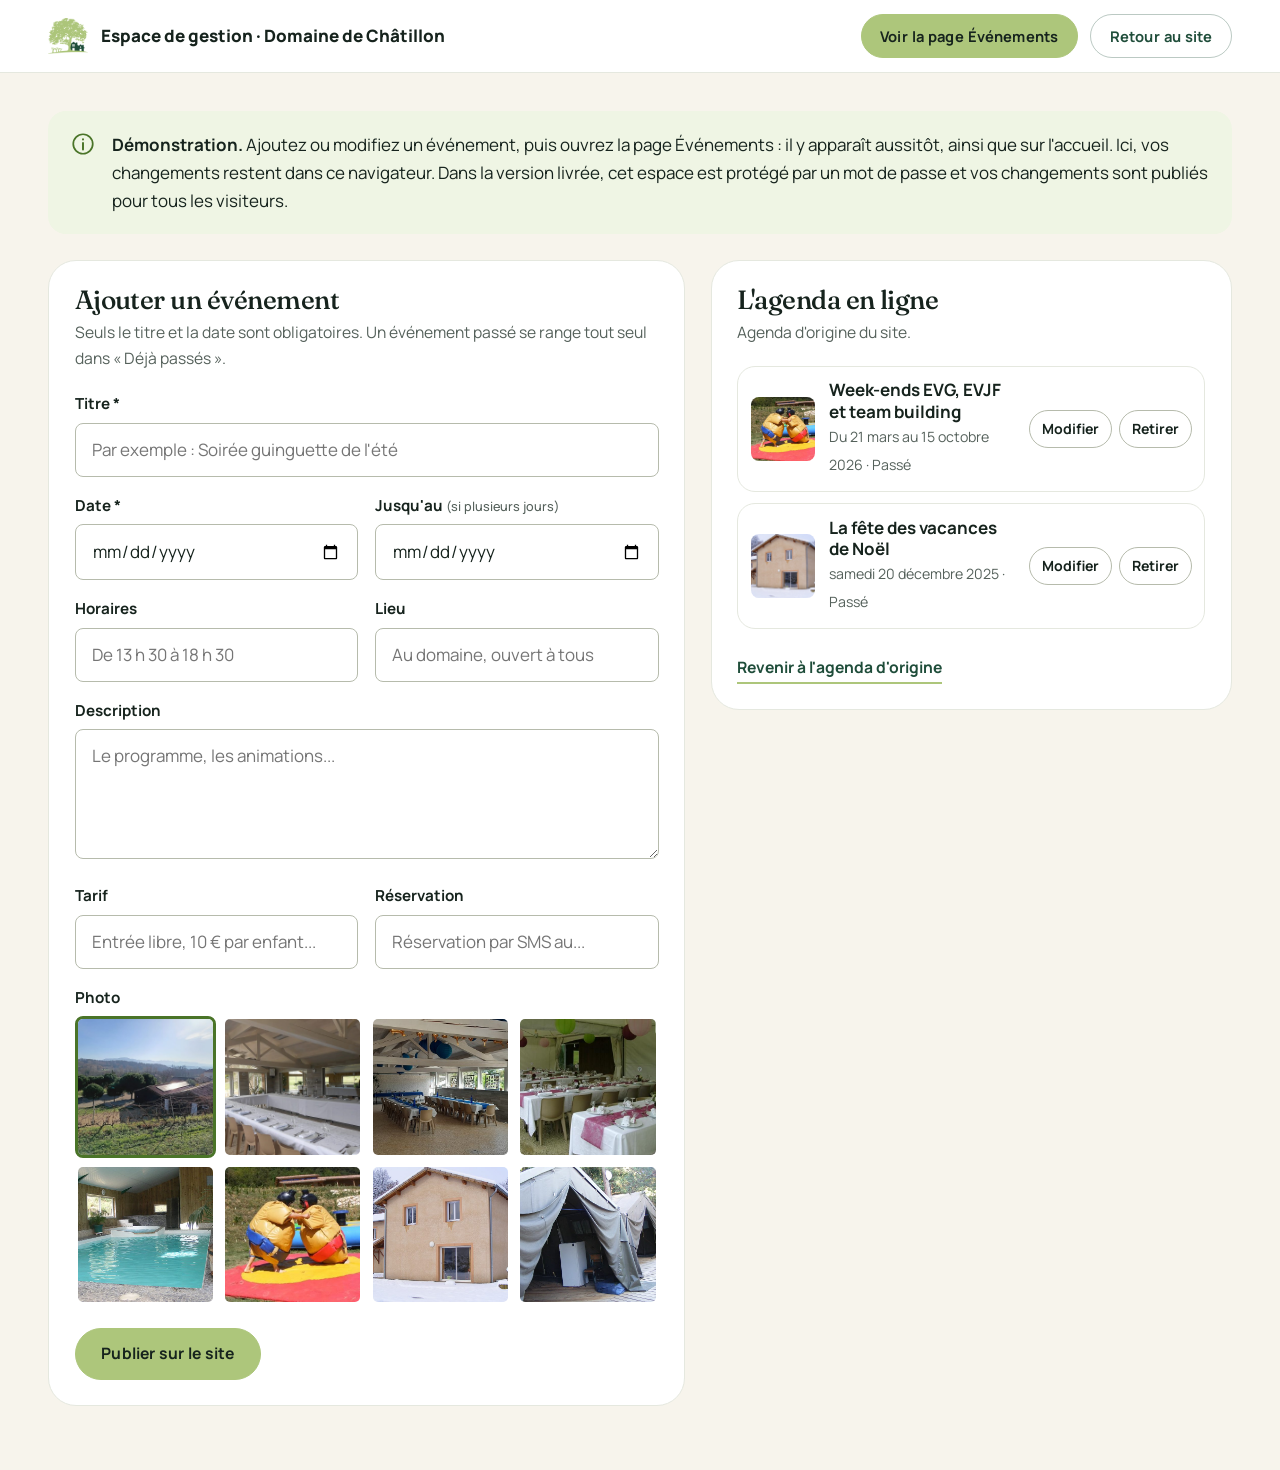
==== commit 56eec6bb: "V2 : refonte visuelle (palette claire et vert sapin, hero vidéo, nouvel ordre de l'accueil) Co-Autho" ====
--- a/gestion/index.html
+++ b/gestion/index.html
@@ -6,7 +6,7 @@
 <title>Espace de gestion : l&#x27;agenda | Domaine de Châtillon</title>
 <meta name="description" content="Espace de gestion du Domaine de Châtillon : ajouter, modifier ou retirer un événement de l&#x27;agenda du site.">
 <meta name="robots" content="noindex, nofollow">
-<meta name="theme-color" content="#333B24">
+<meta name="theme-color" content="#1F4D3A">
 <meta property="og:type" content="website">
 <meta property="og:locale" content="fr_FR">
 <meta property="og:site_name" content="Domaine de Châtillon">
@@ -17,12 +17,12 @@
 <link rel="apple-touch-icon" href="../assets/logo/favicon-192.png">
 <link rel="preconnect" href="https://fonts.googleapis.com">
 <link rel="preconnect" href="https://fonts.gstatic.com" crossorigin>
-<link rel="stylesheet" href="https://fonts.googleapis.com/css2?family=Alegreya:ital,wght@0,500;0,600;0,700;1,500;1,600&family=Alegreya+Sans:wght@400;500;700&display=swap">
+<link rel="stylesheet" href="https://fonts.googleapis.com/css2?family=Fraunces:ital,opsz,wght@0,9..144,400..700;1,9..144,400..600&family=Manrope:wght@400..800&display=swap">
 <style>
-  :root{--c-olive:#333B24;--c-blanc:#FBFAF6;--h-entete:84px}
+  :root{--c-sapin-nuit:#12301F;--c-blanc:#FFFFFF;--h-entete:84px}
   html{background:var(--c-blanc)}
-  body{margin:0;font-family:"Alegreya Sans",Helvetica,Arial,sans-serif;color:#2A2F20}
-  .loader{position:fixed;inset:0;z-index:9999;display:grid;place-items:center;background:var(--c-olive)}
+  body{margin:0;font-family:"Manrope",Helvetica,Arial,sans-serif;color:#16231D}
+  .loader{position:fixed;inset:0;z-index:9999;display:grid;place-items:center;background:var(--c-sapin-nuit)}
   .entete{position:sticky;top:0;z-index:100;height:var(--h-entete);display:flex;align-items:center}
   @media (max-width:767px){:root{--h-entete:68px}}
 </style>
@@ -87,10 +87,10 @@
 
 <header class="gestion__barre">
   <div class="contenant">
-    <p class="gestion__titre"><img src="../assets/logo/embleme.png" width="442" height="397" alt="">Espace de gestion · Domaine de Châtillon</p>
+    <p class="gestion__titre"><img src="../assets/logo/embleme-clair.png" width="442" height="397" alt="">Espace de gestion · Domaine de Châtillon</p>
     <div class="actions">
       <a class="btn btn--primaire btn--compact" href="../evenements.html#agenda-section">Voir la page Événements</a>
-      <a class="btn btn--fantome btn--compact" href="../index.html">Retour au site</a>
+      <a class="btn btn--contour btn--compact" href="../index.html">Retour au site</a>
     </div>
   </div>
 </header>
--- a/css/tokens.css
+++ b/css/tokens.css
@@ -1,67 +1,66 @@
 /* ============================================================
    DOMAINE DE CHÂTILLON : jetons de la direction artistique
-   « Olive, vigne et bois »
+   V2 « Lumière de Drôme » (retours de Tom du 05/10/2026)
 
-   Les couleurs sont celles du site actuel du domaine : l'olive
-   sombre de son en-tête et de son logo (#333B24), le vert tendre
-   de ses boutons (#ADC67B), le gris sauge de ses filets (#B6BBAC)
-   et le bandeau de bois clair qui sépare ses sections.
+   Fonds clairs et lumineux, un vert sapin moderne à la place de
+   l'olive de la V1, et les deux couleurs du site actuel gardées :
+   le vert tendre de ses boutons (#ADC67B), devenu l'accent, et le
+   gris sauge de ses filets (#B6BBAC). Une touche de terre cuite,
+   la couleur des toits du domaine, pour les étoiles et les détails.
    Le texte vert sur fond clair est foncé pour rester lisible.
    ============================================================ */
 :root{
   /* Couleurs */
-  --c-olive:        #333B24;  /* le logo et l'en-tête du site actuel : textes, sections sombres */
-  --c-olive-nuit:   #252B1A;  /* pied de page */
-  --c-olive-2:      #47502F;  /* surfaces sombres secondaires, filets sur sombre */
-  --c-texte:        #2A2F20;
-  --c-texte-2:      #5C6250;  /* texte secondaire sur clair : 6,1:1 sur lin */
-  --c-vert:         #ADC67B;  /* le vert du site actuel : boutons, accents, étoiles */
-  --c-vert-vif:     #BCD38C;  /* survol des boutons */
-  --c-vert-clair:   #DDE8C4;
-  --c-vert-pale:    #EEF3E2;
-  --c-vert-texte:   #566E2C;  /* vert en texte sur clair : 5,4:1 sur blanc */
-  --c-sauge:        #B6BBAC;  /* les filets du site actuel */
-  --c-sauge-clair:  #DEE0D7;
-  --c-sauge-texte:  #C9CEBE;  /* texte secondaire sur olive : 7,9:1 */
-  --c-lin:          #F4F2EA;  /* fonds de section */
-  --c-blanc:        #FBFAF6;  /* fond principal */
-  --c-bois:         #B98552;  /* le bandeau bois du site actuel */
-  --c-bois-clair:   #E4CBA6;
-  --c-bois-texte:   #8A5A2B;
+  --c-sapin:        #1F4D3A;  /* vert sapin : boutons pleins, titres en relief, liens forts */
+  --c-sapin-2:      #2A6650;  /* survol du vert sapin */
+  --c-sapin-nuit:   #12301F;  /* voiles sur les photos, visionneuse */
+  --c-encre:        #16231D;  /* texte principal : 15,8:1 sur blanc */
+  --c-encre-2:      #55615B;  /* texte secondaire : 6,2:1 sur blanc, 5,6:1 sur crème */
+  --c-vert:         #ADC67B;  /* le vert du site actuel : boutons, accents */
+  --c-vert-vif:     #C2DA8E;  /* survol des boutons verts */
+  --c-vert-clair:   #DCE9C3;
+  --c-vert-pale:    #EFF5E4;  /* fond du bloc écoresponsable, pastilles */
+  --c-vert-texte:   #4A7428;  /* vert en texte sur clair : 5,3:1 sur blanc */
+  --c-sauge:        #B6BBAC;  /* les filets du site actuel : bordures des champs */
+  --c-sauge-clair:  #E5E8DF;  /* filets légers, bordures des cartes */
+  --c-creme:        #F7F4EC;  /* fonds de section */
+  --c-creme-2:      #EFEADF;  /* pied de page */
+  --c-blanc:        #FFFFFF;
+  --c-terre:        #C8693F;  /* les toits du domaine : étoiles, détails */
+  --c-terre-texte:  #A4502A;  /* terre cuite en texte : 5,1:1 sur blanc */
   --c-erreur:       #B42318;
 
-  /* Typographie : Alegreya (titres, empattements solides) et Alegreya Sans
-     (texte), la famille du site actuel */
-  --f-titre: "Alegreya", Georgia, "Times New Roman", serif;
-  --f-texte: "Alegreya Sans", "Helvetica Neue", Arial, sans-serif;
+  /* Typographie : Fraunces (titres, empattements doux et modernes) et Manrope (texte) */
+  --f-titre: "Fraunces", Georgia, "Times New Roman", serif;
+  --f-texte: "Manrope", "Helvetica Neue", Arial, sans-serif;
 
-  --t-hero:   clamp(2.6rem, 5.6vw, 5.1rem);
-  --t-h2:     clamp(2.1rem, 3.8vw, 3.4rem);
-  --t-h3:     clamp(1.4rem, 2vw, 1.8rem);
-  --t-chapo:  clamp(1.12rem, 1.3vw, 1.27rem);
-  --t-texte:  1.125rem;
-  --t-petit:  .95rem;
-  --t-label:  .8rem;
+  --t-hero:   clamp(3rem, 6.6vw, 6.6rem);
+  --t-h2:     clamp(2.2rem, 4.4vw, 3.9rem);
+  --t-h3:     clamp(1.35rem, 1.9vw, 1.7rem);
+  --t-chapo:  clamp(1.08rem, 1.25vw, 1.22rem);
+  --t-texte:  1.0625rem;
+  --t-petit:  .92rem;
+  --t-label:  .76rem;
 
   /* Espaces */
-  --contenant: 1240px;
-  --gouttiere: clamp(16px, 4vw, 44px);
-  --section:   clamp(4.5rem, 9vw, 8rem);
+  --contenant: 1280px;
+  --gouttiere: clamp(16px, 4vw, 48px);
+  --section:   clamp(4.5rem, 9vw, 8.5rem);
   --h-entete: 84px;
 
   /* Formes */
-  --r-1: 4px;
-  --r-2: 10px;
-  --r-3: 18px;
+  --r-1: 8px;
+  --r-2: 18px;
+  --r-3: 28px;
   --r-pilule: 999px;
-  --ombre-1: 0 1px 2px rgba(37,43,26,.06), 0 12px 32px rgba(37,43,26,.09);
-  --ombre-2: 0 24px 60px rgba(37,43,26,.24);
+  --ombre-1: 0 1px 2px rgba(22,35,29,.05), 0 14px 40px rgba(22,35,29,.08);
+  --ombre-2: 0 30px 70px rgba(22,35,29,.18);
 
   /* Mouvement */
-  --t-rideau: .9s cubic-bezier(.76,0,.24,1);
+  --t-rideau: 1s cubic-bezier(.76,0,.24,1);
   --t-doux:   .45s cubic-bezier(.2,.7,.2,1);
   --z-entete: 100; --z-barre: 90; --z-modale: 1000; --z-loader: 9999;
 }
 @media (max-width: 767px){
-  :root{ --h-entete: 68px; --t-texte: 1.0625rem; }
+  :root{ --h-entete: 68px; --t-texte: 1rem; }
 }
--- a/css/site.css
+++ b/css/site.css
@@ -1,12 +1,12 @@
 /* ============================================================
    DOMAINE DE CHÂTILLON : structure et composants
-   Direction « Olive, vigne et bois » (voir tokens.css)
-
-   Repris des maquettes d'hébergement d'OBT : l'écran d'entrée, le hero à trois photos
-   en fondu, la visionneuse, la barre d'appel mobile.
-   Propre au domaine : un site de plusieurs pages, les familles
-   d'hébergements, le bloc écoresponsable, l'agenda que le domaine
-   tient lui-même et son espace de gestion.
+   V2 « Lumière de Drôme » (voir tokens.css), refonte du 05/10/2026
+
+   Repris des maquettes d'hébergement d'OBT : l'écran d'entrée, la
+   visionneuse, la barre d'appel mobile.
+   Propre au domaine : le hero en vidéo, la mosaïque des hébergements,
+   le bloc écoresponsable, l'agenda que le domaine tient lui-même et
+   son espace de gestion.
    ============================================================ */
 
 /* ---------- 1. Base ---------- */
@@ -16,10 +16,11 @@
   margin: 0;
   font-family: var(--f-texte);
   font-size: var(--t-texte);
-  line-height: 1.6;
-  color: var(--c-texte);
+  line-height: 1.65;
+  color: var(--c-encre);
   background: var(--c-blanc);
   overflow-x: clip;
+  -webkit-font-smoothing: antialiased;
 }
 body.est-verrouille{ overflow: hidden; }
 [hidden]{ display: none !important; }
@@ -30,11 +31,11 @@
 a{ color: inherit; }
 button{ font: inherit; color: inherit; background: none; border: 0; padding: 0; cursor: pointer; }
 input, select, textarea{ font: inherit; color: inherit; }
-::selection{ background: var(--c-vert-clair); color: var(--c-olive); }
-
-:focus-visible{ outline: 2px solid var(--c-olive); outline-offset: 3px; border-radius: 2px; }
-.sur-sombre :focus-visible, .hero :focus-visible, .bandeau :focus-visible,
-.entete :focus-visible, .pied :focus-visible{ outline-color: var(--c-vert); }
+::selection{ background: var(--c-vert-clair); color: var(--c-encre); }
+
+:focus-visible{ outline: 2px solid var(--c-sapin); outline-offset: 3px; border-radius: 4px; }
+.sur-sombre :focus-visible, .hero :focus-visible, .bandeau :focus-visible, .appel :focus-visible,
+.entete[data-etat="transparent"] :focus-visible, .carte-heb:focus-visible, .tuile:focus-visible{ outline-color: var(--c-vert); }
 
 .contenant{
   width: 100%;
@@ -44,7 +45,7 @@
 }
 .saut-contenu{
   position: absolute; left: 1rem; top: -4rem; z-index: 10000;
-  background: var(--c-olive); color: #fff; padding: .7rem 1rem;
+  background: var(--c-sapin); color: #fff; padding: .7rem 1rem;
   border-radius: var(--r-1); text-decoration: none; font-weight: 700;
 }
 .saut-contenu:focus{ top: 1rem; }
@@ -56,109 +57,125 @@
 /* ---------- 2. Typographie ---------- */
 h1, h2, h3, h4, .titre{
   font-family: var(--f-titre);
-  font-weight: 700;
-  line-height: 1.08;
-  letter-spacing: -.005em;
+  font-weight: 500;
+  line-height: 1.06;
+  letter-spacing: -.02em;
   text-wrap: balance;
   color: inherit;
+  font-optical-sizing: auto;
 }
 h2{ font-size: var(--t-h2); }
-h3{ font-size: var(--t-h3); line-height: 1.15; }
-h2 em, h3 em, h1 em{ font-style: italic; font-weight: 500; }
+h3{ font-size: var(--t-h3); line-height: 1.15; letter-spacing: -.01em; }
+h1 em, h2 em, h3 em{ font-style: italic; font-weight: 400; color: var(--c-vert-texte); }
+.sur-sombre h2 em, .appel h2 em{ color: var(--c-vert); }
+.hero h1 em, .bandeau h1 em{ color: var(--c-vert-clair); }
 p{ text-wrap: pretty; }
 .surtitre{
-  display: inline-flex; align-items: center; gap: .7rem;
-  font-family: var(--f-texte); font-size: var(--t-label); font-weight: 700;
-  letter-spacing: .2em; text-transform: uppercase;
-  color: var(--c-vert-texte);
-  margin-bottom: 1rem;
-}
-.surtitre::before{ content: ""; width: 28px; height: 2px; background: currentColor; opacity: .75; border-radius: 2px; }
-.sur-sombre .surtitre{ color: var(--c-vert); }
-.chapo{ font-size: var(--t-chapo); line-height: 1.6; color: var(--c-texte-2); max-width: 62ch; }
-.sur-sombre .chapo{ color: var(--c-sauge-texte); }
-.entete-section{ margin-bottom: clamp(2.2rem, 4.5vw, 3.4rem); max-width: 800px; }
-.entete-section h2{ margin-bottom: 1rem; }
+  display: inline-flex; align-items: center; gap: .55rem;
+  padding: .38rem .85rem .38rem .7rem; border-radius: var(--r-pilule);
+  background: var(--c-vert-pale); color: var(--c-vert-texte);
+  font-family: var(--f-texte); font-size: var(--t-label); font-weight: 800;
+  letter-spacing: .16em; text-transform: uppercase; line-height: 1.2;
+  margin-bottom: 1.2rem;
+}
+.surtitre::before{ content: ""; width: 7px; height: 7px; border-radius: 50%; background: var(--c-vert); flex: none; }
+.section--vert .surtitre, .section--lin .surtitre{ background: #fff; }
+.sur-sombre .surtitre, .appel .surtitre{ background: rgba(255,255,255,.14); color: #fff; backdrop-filter: blur(6px); -webkit-backdrop-filter: blur(6px); }
+.chapo{ font-size: var(--t-chapo); line-height: 1.65; color: var(--c-encre-2); max-width: 62ch; }
+.sur-sombre .chapo{ color: rgba(255,255,255,.86); }
+.entete-section{ margin-bottom: clamp(2.4rem, 4.5vw, 3.6rem); max-width: 820px; }
+.entete-section h2{ margin-bottom: 1.1rem; }
 .entete-section--centre{ margin-inline: auto; text-align: center; }
-.entete-section--centre .surtitre{ justify-content: center; }
-.entete-section--centre .surtitre::after{ content: ""; width: 28px; height: 2px; background: currentColor; opacity: .75; border-radius: 2px; }
 .entete-section--centre .chapo{ margin-inline: auto; }
-.entete-section--ligne{ max-width: none; display: flex; align-items: end; justify-content: space-between; gap: 2rem; flex-wrap: wrap; }
-.entete-section--ligne > div{ max-width: 760px; }
+.entete-section--ligne{ max-width: none; display: flex; align-items: end; justify-content: space-between; gap: 1.5rem 3rem; flex-wrap: wrap; }
+.entete-section--ligne > div{ max-width: 780px; }
 
 /* ---------- 3. Boutons et liens ---------- */
 .btn{
-  --btn-fond: var(--c-olive);
+  --btn-fond: var(--c-sapin);
   --btn-texte: #fff;
-  --btn-bord: var(--c-olive);
+  --btn-bord: var(--c-sapin);
   display: inline-flex; align-items: center; justify-content: center; gap: .6rem;
-  min-height: 50px; padding: .8rem 1.5rem;
+  min-height: 52px; padding: .85rem 1.6rem;
   border: 1px solid var(--btn-bord); border-radius: var(--r-pilule);
   background: var(--btn-fond); color: var(--btn-texte);
-  font-family: var(--f-texte); font-size: 1rem; font-weight: 700; letter-spacing: .03em;
+  font-family: var(--f-texte); font-size: .98rem; font-weight: 700; letter-spacing: .01em;
   text-decoration: none; line-height: 1.1;
-  transition: background-color var(--t-doux), color var(--t-doux), border-color var(--t-doux), transform var(--t-doux);
+  transition: background-color var(--t-doux), color var(--t-doux), border-color var(--t-doux), transform var(--t-doux), box-shadow var(--t-doux);
   cursor: pointer;
 }
-.btn:hover{ transform: translateY(-1px); }
+.btn:hover{ transform: translateY(-2px); }
 .btn svg{ width: 18px; height: 18px; flex: none; }
-.btn--primaire{ --btn-fond: var(--c-vert); --btn-texte: var(--c-olive); --btn-bord: var(--c-vert); }
-.btn--primaire:hover{ --btn-fond: var(--c-vert-vif); --btn-bord: var(--c-vert-vif); }
-.btn--olive:hover{ --btn-fond: var(--c-olive-2); --btn-bord: var(--c-olive-2); }
-.btn--fantome{ --btn-fond: transparent; --btn-texte: #fff; --btn-bord: rgba(255,255,255,.6); }
-.btn--fantome:hover{ --btn-fond: rgba(255,255,255,.12); --btn-bord: #fff; }
-.btn--contour{ --btn-fond: transparent; --btn-texte: var(--c-olive); --btn-bord: rgba(51,59,36,.35); }
-.btn--contour:hover{ --btn-bord: var(--c-olive); --btn-fond: rgba(51,59,36,.05); }
-.btn--compact{ min-height: 42px; padding: .55rem 1.1rem; font-size: .92rem; }
+.btn--primaire{ --btn-fond: var(--c-vert); --btn-texte: var(--c-encre); --btn-bord: var(--c-vert); }
+.btn--primaire:hover{ --btn-fond: var(--c-vert-vif); --btn-bord: var(--c-vert-vif); box-shadow: 0 10px 26px rgba(130,160,80,.35); }
+.btn--sapin:hover{ --btn-fond: var(--c-sapin-2); --btn-bord: var(--c-sapin-2); box-shadow: 0 10px 26px rgba(31,77,58,.25); }
+.btn--verre, .btn--fantome{ --btn-fond: rgba(255,255,255,.14); --btn-texte: #fff; --btn-bord: rgba(255,255,255,.5); backdrop-filter: blur(8px); -webkit-backdrop-filter: blur(8px); }
+.btn--verre:hover, .btn--fantome:hover{ --btn-fond: rgba(255,255,255,.24); --btn-bord: #fff; }
+.btn--contour{ --btn-fond: transparent; --btn-texte: var(--c-sapin); --btn-bord: rgba(31,77,58,.3); }
+.btn--contour:hover{ --btn-bord: var(--c-sapin); --btn-fond: rgba(31,77,58,.05); }
+.btn--blanc{ --btn-fond: #fff; --btn-texte: var(--c-sapin); --btn-bord: #fff; }
+.btn--compact{ min-height: 44px; padding: .55rem 1.15rem; font-size: .92rem; }
 .btn--pleine{ width: 100%; }
 .lien-fleche{
-  display: inline-flex; align-items: center; gap: .45rem;
-  font-weight: 700; font-size: 1rem; letter-spacing: .01em;
-  text-decoration: none; color: var(--c-vert-texte);
-  border-bottom: 1px solid currentColor; padding-bottom: 2px;
-}
-.sur-sombre .lien-fleche{ color: var(--c-vert); }
+  display: inline-flex; align-items: center; gap: .5rem;
+  font-weight: 700; font-size: .98rem;
+  text-decoration: none; color: var(--c-sapin);
+  padding: .2rem 0;
+  background: linear-gradient(var(--c-vert), var(--c-vert)) no-repeat left bottom / 100% 2px;
+  transition: background-size var(--t-doux);
+}
+.lien-fleche:hover{ background-size: 40% 2px; }
+.sur-sombre .lien-fleche{ color: #fff; }
 .lien-fleche svg{ width: 16px; height: 16px; transition: transform var(--t-doux); }
-.lien-fleche:hover svg{ transform: translateX(3px); }
+.lien-fleche:hover svg{ transform: translateX(4px); }
 .actions{ display: flex; flex-wrap: wrap; gap: .8rem; align-items: center; }
 
 /* ---------- 4. Logo ---------- */
-.logo{ display: inline-flex; align-items: center; gap: .75rem; text-decoration: none; color: inherit; line-height: 1; }
+.logo{ display: inline-flex; align-items: center; gap: .7rem; text-decoration: none; color: inherit; line-height: 1; }
 .logo__img{ width: 50px; height: auto; flex: none; }
-.logo__mots{ display: grid; gap: .2rem; }
-.logo__petit{ font-family: var(--f-texte); font-size: .66rem; font-weight: 700; letter-spacing: .3em; text-transform: uppercase; }
-.logo__grand{ font-family: var(--f-titre); font-weight: 700; font-size: 1.62rem; letter-spacing: .01em; }
+.logo__mots{ display: grid; gap: .22rem; }
+.logo__petit{ font-family: var(--f-texte); font-size: .64rem; font-weight: 800; letter-spacing: .3em; text-transform: uppercase; }
+.logo__grand{ font-family: var(--f-titre); font-weight: 600; font-size: 1.6rem; letter-spacing: -.01em; }
 
 /* ---------- 5. Écran d'entrée (repris des maquettes d'hébergement) ---------- */
 .loader{
   position: fixed; inset: 0; z-index: var(--z-loader);
   display: grid; place-items: center; overflow: hidden;
-  background: var(--c-olive);
+  background: var(--c-sapin-nuit);
   transform: translateY(0); transition: transform var(--t-rideau);
 }
 .loader[data-sortie="1"]{ transform: translateY(-100%); }
 .loader__fond{ position: absolute; inset: 0; }
-.loader__fond img{ width: 100%; height: 100%; object-fit: cover; object-position: 50% 40%; animation: loader-zoom 3s ease-out both; }
-.loader__voile{ position: absolute; inset: 0; background: var(--c-olive); opacity: .5; }
+.loader__fond img{ width: 100%; height: 100%; object-fit: cover; object-position: 50% 45%; animation: loader-zoom 3.2s cubic-bezier(.2,.7,.2,1) both; }
+.loader__voile{
+  position: absolute; inset: 0;
+  background:
+    radial-gradient(ellipse 60% 55% at 50% 50%, rgba(12,30,20,.55) 0%, rgba(12,30,20,.15) 70%, rgba(12,30,20,0) 100%),
+    linear-gradient(0deg, rgba(12,30,20,.45) 0%, rgba(12,30,20,0) 40%);
+}
 .loader__logo{
-  position: relative; display: grid; place-items: center; gap: 1.1rem;
+  position: relative; display: grid; place-items: center; gap: 1rem;
   color: #fff; text-align: center; padding-inline: 1rem;
-  animation: loader-logo .8s ease-out both;
-}
-.loader__logo::before{
-  content: ""; position: absolute; inset: -30% -18%;
-  background: radial-gradient(closest-side, rgba(37,43,26,.6), rgba(37,43,26,0));
-  pointer-events: none;
-}
-.loader__logo > *{ position: relative; }
-.loader__embleme{ width: clamp(96px, 11vw, 150px); height: auto; }
-.loader__nom{ display: grid; gap: .45rem; }
-.loader__nom .logo__petit{ font-size: clamp(.74rem, 1.2vw, .92rem); }
-.loader__nom .logo__grand{ font-size: clamp(3rem, 8vw, 6rem); line-height: .95; }
-.loader__filet{ width: 56px; height: 2px; background: var(--c-vert); border-radius: 2px; }
-.loader__lieu{ font-size: clamp(.7rem, 1.3vw, .88rem); font-weight: 700; letter-spacing: .24em; text-transform: uppercase; color: var(--c-vert-clair); }
-@keyframes loader-zoom{ from{ transform: scale(1); } to{ transform: scale(1.06); } }
-@keyframes loader-logo{ from{ opacity: 0; transform: translateY(14px); } to{ opacity: 1; transform: none; } }
+}
+.loader__logo > *{ animation: loader-monte .9s cubic-bezier(.2,.7,.2,1) both; }
+.loader__logo > :nth-child(2){ animation-delay: .12s; }
+.loader__logo > :nth-child(3){ animation-delay: .24s; }
+.loader__embleme{ width: clamp(92px, 10vw, 140px); height: auto; filter: drop-shadow(0 6px 24px rgba(0,0,0,.35)); }
+.loader__nom{ display: grid; gap: .5rem; text-shadow: 0 4px 30px rgba(0,0,0,.35); }
+.loader__nom .logo__petit{ font-size: clamp(.72rem, 1.1vw, .9rem); }
+.loader__nom .logo__grand{ font-size: clamp(3.2rem, 9vw, 7rem); font-weight: 500; line-height: .92; letter-spacing: -.03em; }
+.loader__lieu{
+  display: inline-flex; align-items: center; gap: .6rem;
+  padding: .45rem 1rem; border-radius: var(--r-pilule);
+  background: rgba(255,255,255,.14); border: 1px solid rgba(255,255,255,.3);
+  backdrop-filter: blur(8px); -webkit-backdrop-filter: blur(8px);
+  font-size: clamp(.7rem, 1.2vw, .84rem); font-weight: 700; letter-spacing: .18em; text-transform: uppercase;
+}
+.loader__barre{ position: absolute; left: 50%; bottom: clamp(2rem, 6vh, 3.5rem); width: 120px; height: 2px; margin-left: -60px; background: rgba(255,255,255,.25); border-radius: 2px; overflow: hidden; }
+.loader__barre span{ display: block; height: 100%; background: var(--c-vert); transform-origin: left; animation: loader-barre 2s linear both; }
+@keyframes loader-zoom{ from{ transform: scale(1.12); } to{ transform: scale(1.02); } }
+@keyframes loader-monte{ from{ opacity: 0; transform: translateY(18px); } to{ opacity: 1; transform: none; } }
+@keyframes loader-barre{ from{ transform: scaleX(0); } to{ transform: scaleX(1); } }
 .sans-js .loader{ display: none !important; }
 @media (prefers-reduced-motion: reduce){ .loader{ display: none !important; } }
 
@@ -167,32 +184,39 @@
   position: sticky; top: 0; z-index: var(--z-entete);
   height: var(--h-entete);
   display: flex; align-items: center;
-  color: #fff;
-  background: var(--c-olive);
-  border-bottom: 1px solid rgba(255,255,255,.06);
-  transition: background-color var(--t-doux), box-shadow var(--t-doux), border-color var(--t-doux);
-}
-.entete[data-etat="transparent"]{ background: transparent; border-bottom-color: transparent; }
-.entete[data-etat="plein"]{ box-shadow: 0 8px 28px rgba(37,43,26,.22); }
-.page-simple .entete{ background: var(--c-olive); }
+  color: var(--c-encre);
+  background: rgba(255,255,255,.88);
+  backdrop-filter: blur(14px) saturate(1.4); -webkit-backdrop-filter: blur(14px) saturate(1.4);
+  border-bottom: 1px solid var(--c-sauge-clair);
+  transition: background-color var(--t-doux), box-shadow var(--t-doux), border-color var(--t-doux), color var(--t-doux);
+}
+.entete[data-etat="transparent"]{ background: transparent; border-bottom-color: transparent; color: #fff; backdrop-filter: none; -webkit-backdrop-filter: none; }
+.entete[data-etat="plein"]{ box-shadow: 0 10px 30px rgba(22,35,29,.08); }
+/* Pages sans photo d'en-tête : l'en-tête reste clair, même avant le script */
+.page-simple .entete[data-etat="transparent"]{ background: rgba(255,255,255,.88); color: var(--c-encre); border-bottom-color: var(--c-sauge-clair); }
+.page-simple .entete[data-etat="transparent"] .logo__img--photo{ display: none; }
+.page-simple .entete[data-etat="transparent"] .logo__img--clair{ display: block; }
+.logo__img--photo{ display: none; }
+.entete[data-etat="transparent"] .logo__img--photo{ display: block; }
+.entete[data-etat="transparent"] .logo__img--clair{ display: none; }
 .entete__grille{ display: flex; align-items: center; gap: 1.5rem; }
 .entete__logo{ margin-right: auto; }
-.nav__liste{ display: flex; gap: clamp(1rem, 2vw, 2.1rem); list-style: none; padding: 0; margin: 0; }
+.nav__liste{ display: flex; gap: clamp(1rem, 2.2vw, 2.2rem); list-style: none; padding: 0; margin: 0; }
 .nav__lien{
   position: relative; text-decoration: none;
-  font-size: .9rem; font-weight: 700; letter-spacing: .12em; text-transform: uppercase;
+  font-size: .97rem; font-weight: 700; letter-spacing: .005em;
   padding: .4rem 0;
 }
 .nav__lien::after{
-  content: ""; position: absolute; left: 0; right: 0; bottom: -2px; height: 2px; border-radius: 2px;
-  background: var(--c-vert); transform: scaleX(0); transform-origin: left; transition: transform var(--t-doux);
-}
-.nav__lien:hover::after, .nav__lien[aria-current="page"]::after{ transform: scaleX(1); }
-.nav__lien[aria-current="page"]{ color: var(--c-vert); }
+  content: ""; position: absolute; left: 50%; bottom: -4px; width: 6px; height: 6px; margin-left: -3px; border-radius: 50%;
+  background: var(--c-vert); transform: scale(0); transition: transform var(--t-doux);
+}
+.nav__lien:hover::after, .nav__lien[aria-current="page"]::after{ transform: scale(1); }
 .entete__actions{ display: flex; align-items: center; gap: 1.1rem; }
-.entete__tel{ display: inline-flex; align-items: center; gap: .45rem; font-weight: 700; font-size: 1.02rem; text-decoration: none; white-space: nowrap; word-spacing: .1em; }
+.entete__tel{ display: inline-flex; align-items: center; gap: .45rem; font-weight: 700; font-size: 1rem; text-decoration: none; white-space: nowrap; word-spacing: .1em; }
 .btn, .pied__tel, .appel__numero, .coordonnee .grand{ word-spacing: .06em; }
-.entete__tel svg{ width: 18px; height: 18px; color: var(--c-vert); }
+.entete__tel svg{ width: 18px; height: 18px; color: var(--c-vert-texte); }
+.entete[data-etat="transparent"] .entete__tel svg{ color: var(--c-vert); }
 .burger{ display: none; width: 44px; height: 44px; place-items: center; color: inherit; }
 .burger svg{ width: 26px; height: 26px; }
 .burger__fermer{ display: none; }
@@ -200,7 +224,7 @@
 .burger[aria-expanded="true"] .burger__fermer{ display: block; }
 .nav-mobile{
   position: fixed; inset: var(--h-entete) 0 0 0; z-index: calc(var(--z-entete) - 1);
-  background: var(--c-olive); color: #fff; padding: 1.5rem 0 2rem;
+  background: var(--c-blanc); color: var(--c-encre); padding: 1.5rem 0 2rem;
   transform: translateY(-8px); opacity: 0; visibility: hidden;
   transition: opacity var(--t-doux), transform var(--t-doux), visibility var(--t-doux);
   overflow-y: auto;
@@ -208,10 +232,10 @@
 .nav-mobile.est-ouvert{ transform: none; opacity: 1; visibility: visible; }
 .nav-mobile__liste{ list-style: none; padding: 0; margin: 0 0 2rem; }
 .nav-mobile__lien{
-  display: block; padding: .95rem 0; border-bottom: 1px solid rgba(255,255,255,.12);
-  font-family: var(--f-titre); font-weight: 600; font-size: 1.8rem; text-decoration: none;
-}
-.nav-mobile__lien[aria-current="page"]{ color: var(--c-vert); }
+  display: block; padding: .9rem 0; border-bottom: 1px solid var(--c-sauge-clair);
+  font-family: var(--f-titre); font-weight: 500; font-size: 1.9rem; letter-spacing: -.02em; text-decoration: none;
+}
+.nav-mobile__lien[aria-current="page"]{ color: var(--c-vert-texte); font-style: italic; }
 .nav-mobile .btn + .btn{ margin-top: .8rem; }
 @media (max-width: 1080px){
   .nav, .entete__tel span{ display: none; }
@@ -219,206 +243,321 @@
 }
 @media (max-width: 560px){
   .entete .btn--demande{ display: none; }
-  .logo__grand{ font-size: 1.4rem; }
+  .logo__grand{ font-size: 1.38rem; }
   .logo__img{ width: 42px; }
 }
 
-/* ---------- 7. Hero de l'accueil (trois photos en fondu) ---------- */
+/* ---------- 7. Hero de l'accueil : la vidéo du domaine ---------- */
 .hero{
   position: relative; overflow: hidden; isolation: isolate;
-  min-height: min(100svh, 960px);
+  min-height: max(640px, 100svh);
   margin-top: calc(-1 * var(--h-entete));
   display: grid; align-items: end;
-  color: #fff; background: var(--c-olive);
-}
-.hero__diapos{ position: absolute; inset: 0; z-index: -2; }
-.hero__diapo{ position: absolute; inset: 0; margin: 0; opacity: 0; transition: opacity 1.6s ease; }
-.hero__diapo.est-active{ opacity: 1; }
-.hero__diapo img{ width: 100%; height: 100%; object-fit: cover; }
-.hero__diapo.est-active img{ animation: hero-derive 9s ease-out both; }
-@keyframes hero-derive{ from{ transform: scale(1.045); } to{ transform: scale(1); } }
+  color: #fff; background: #0E1E15;
+}
+.hero__video{ position: absolute; inset: 0; z-index: -2; width: 100%; height: 100%; object-fit: cover; }
 .hero__voile{
   position: absolute; inset: 0; z-index: -1;
   background:
-    linear-gradient(180deg, rgba(37,43,26,.6) 0%, rgba(37,43,26,0) 24%),
-    linear-gradient(0deg, rgba(37,43,26,.88) 0%, rgba(37,43,26,.38) 44%, rgba(37,43,26,0) 72%),
-    linear-gradient(90deg, rgba(37,43,26,.62) 0%, rgba(37,43,26,.22) 50%, rgba(37,43,26,0) 74%);
-}
-.hero__contenu{ padding-top: calc(var(--h-entete) + 4rem); padding-bottom: clamp(7.5rem, 13vw, 9.5rem); }
+    linear-gradient(180deg, rgba(8,20,13,.5) 0%, rgba(8,20,13,0) 24%),
+    linear-gradient(0deg, rgba(8,20,13,.78) 0%, rgba(8,20,13,.3) 42%, rgba(8,20,13,0) 68%),
+    linear-gradient(90deg, rgba(8,20,13,.45) 0%, rgba(8,20,13,0) 60%);
+}
+.hero__contenu{ padding-top: calc(var(--h-entete) + 4rem); padding-bottom: clamp(9rem, 15vw, 11.5rem); }
 .hero__avis{
   display: inline-flex; align-items: center; gap: .7rem; flex-wrap: wrap;
-  padding: .5rem .95rem .5rem .8rem; margin-bottom: 1.5rem;
-  border: 1px solid rgba(255,255,255,.3); border-radius: var(--r-pilule);
-  background: rgba(37,43,26,.38); backdrop-filter: blur(6px); -webkit-backdrop-filter: blur(6px);
-  font-size: .95rem; font-weight: 500; letter-spacing: .02em; text-decoration: none;
-}
-.hero__avis strong{ font-weight: 700; }
-.etoiles{ display: inline-flex; gap: 2px; color: var(--c-vert); }
+  padding: .5rem 1rem .5rem .85rem; margin-bottom: 1.6rem;
+  border: 1px solid rgba(255,255,255,.32); border-radius: var(--r-pilule);
+  background: rgba(255,255,255,.12); backdrop-filter: blur(10px); -webkit-backdrop-filter: blur(10px);
+  font-size: .92rem; font-weight: 600; text-decoration: none;
+}
+.hero__avis strong{ font-weight: 800; }
+.etoiles{ display: inline-flex; gap: 2px; color: #F2B544; }
 .etoiles svg{ width: 16px; height: 16px; }
-.hero__titre{ margin-bottom: 1.3rem; }
-.hero__nom{ display: block; font-size: var(--t-hero); line-height: .98; letter-spacing: -.01em; }
-.hero__metier{ display: block; margin-top: .6rem; font-style: italic; font-weight: 500; font-size: clamp(1.5rem, 2.6vw, 2.35rem); line-height: 1.15; }
-.hero__sous-titre{ font-size: var(--t-chapo); max-width: 54ch; color: rgba(255,255,255,.92); margin-bottom: 2rem; }
+.hero__titre{ margin-bottom: 1.4rem; max-width: 1040px; }
+.hero__nom{ display: block; font-size: var(--t-hero); font-weight: 500; line-height: .94; letter-spacing: -.035em; }
+.hero__metier{ display: block; margin-top: .7rem; font-style: italic; font-weight: 400; font-size: clamp(1.55rem, 2.8vw, 2.6rem); line-height: 1.1; letter-spacing: -.015em; color: var(--c-vert-clair); }
+.hero__sous-titre{ font-size: var(--t-chapo); max-width: 52ch; color: rgba(255,255,255,.9); margin-bottom: 2.1rem; }
+.hero .actions{ gap: .8rem 1.4rem; }
+.hero__film{ display: inline-flex; align-items: center; gap: .8rem; font-weight: 700; font-size: .98rem; color: #fff; }
+.hero__film-rond{
+  position: relative; width: 52px; height: 52px; border-radius: 50%; display: grid; place-items: center;
+  background: rgba(255,255,255,.16); border: 1px solid rgba(255,255,255,.5);
+  backdrop-filter: blur(8px); -webkit-backdrop-filter: blur(8px);
+  transition: background-color var(--t-doux), transform var(--t-doux);
+}
+.hero__film-rond::after{ content: ""; position: absolute; inset: -1px; border-radius: 50%; border: 1px solid rgba(255,255,255,.6); animation: pulsation 2.4s ease-out infinite; }
+.hero__film-rond svg{ width: 22px; height: 22px; margin-left: 2px; }
+.hero__film:hover .hero__film-rond{ background: var(--c-vert); color: var(--c-encre); transform: scale(1.06); }
+/* Entrée du texte du hero quand le rideau se lève (classe posée par loader.js) */
+.js .hero__contenu > *{ opacity: 0; transform: translateY(26px); }
+.hero-pret .hero__contenu > *{ animation: hero-entree 1s cubic-bezier(.2,.7,.2,1) both; }
+.hero-pret .hero__contenu > :nth-child(2){ animation-delay: .1s; }
+.hero-pret .hero__contenu > :nth-child(3){ animation-delay: .22s; }
+.hero-pret .hero__contenu > :nth-child(4){ animation-delay: .34s; }
+@keyframes hero-entree{ from{ opacity: 0; transform: translateY(26px); } to{ opacity: 1; transform: none; } }
+@media (prefers-reduced-motion: reduce){ .js .hero__contenu > *{ opacity: 1; transform: none; } .hero-pret .hero__contenu > *{ animation: none; } }
+@keyframes pulsation{ from{ transform: scale(1); opacity: .9; } to{ transform: scale(1.6); opacity: 0; } }
 .hero__legende{
-  position: absolute; right: var(--gouttiere); bottom: clamp(7.6rem, 12.5vw, 9rem);
-  font-size: .8rem; font-weight: 700; letter-spacing: .18em; text-transform: uppercase;
-  color: rgba(255,255,255,.85); display: flex; align-items: center; gap: .8rem;
-}
-.hero__points{ display: flex; gap: 6px; }
-.hero__point{ width: 22px; height: 2px; background: rgba(255,255,255,.35); transition: background-color .4s; }
-.hero__point.est-actif{ background: var(--c-vert); }
+  position: absolute; right: var(--gouttiere); bottom: clamp(8.4rem, 13.5vw, 10.6rem);
+  display: flex; align-items: center; gap: .6rem;
+  font-size: .76rem; font-weight: 800; letter-spacing: .18em; text-transform: uppercase;
+  color: rgba(255,255,255,.85);
+}
+.hero__legende::before{ content: ""; width: 8px; height: 8px; border-radius: 50%; background: #E5484D; box-shadow: 0 0 0 4px rgba(229,72,77,.25); animation: clignote 1.6s ease-in-out infinite; }
+@keyframes clignote{ 50%{ opacity: .35; } }
+@media (max-width: 900px){ .hero__legende{ display: none; } }
 @media (max-width: 767px){
-  .hero{ min-height: 700px; }
-  .hero__legende{ display: none; }
-  .hero__contenu{ padding-bottom: 8.5rem; }
+  .hero{ min-height: max(680px, 100svh); }
+  .hero__contenu{ padding-bottom: 9.5rem; }
   .hero__voile{
     background:
-      linear-gradient(180deg, rgba(37,43,26,.6) 0%, rgba(37,43,26,0) 20%),
-      linear-gradient(0deg, rgba(37,43,26,.94) 0%, rgba(37,43,26,.72) 52%, rgba(37,43,26,.2) 86%);
+      linear-gradient(180deg, rgba(8,20,13,.55) 0%, rgba(8,20,13,0) 22%),
+      linear-gradient(0deg, rgba(8,20,13,.9) 0%, rgba(8,20,13,.55) 50%, rgba(8,20,13,.1) 85%);
   }
 }
+@media (prefers-reduced-motion: reduce){ .hero__film-rond::after, .hero__legende::before{ animation: none; } }
+
+/* Le film complet (YouTube), dans une fenêtre, chargé au clic */
+.film{
+  width: min(1100px, calc(100vw - 2rem)); max-width: none; padding: 0; border: 0; border-radius: var(--r-2);
+  background: #000; color: #fff; overflow: visible;
+}
+.film::backdrop{ background: rgba(8,18,12,.9); backdrop-filter: blur(4px); }
+.film__cadre{ position: relative; aspect-ratio: 16 / 9; border-radius: var(--r-2); overflow: hidden; background: #000; }
+.film__cadre iframe{ position: absolute; inset: 0; width: 100%; height: 100%; border: 0; }
+.film__fermer{ position: absolute; top: -3.4rem; right: 0; width: 46px; height: 46px; border-radius: 50%; display: grid; place-items: center; background: rgba(255,255,255,.14); color: #fff; }
+.film__fermer:hover{ background: var(--c-vert); color: var(--c-encre); }
+.film__fermer svg{ width: 22px; height: 22px; }
+.film__note{ position: absolute; left: 0; right: 0; top: calc(100% + .8rem); text-align: center; font-size: .9rem; color: rgba(255,255,255,.75); }
 
 /* ---------- 8. Bandeau des pages intérieures ---------- */
 .bandeau{
   position: relative; overflow: hidden; isolation: isolate;
-  min-height: clamp(420px, 58vh, 600px);
+  min-height: clamp(440px, 62vh, 640px);
   margin-top: calc(-1 * var(--h-entete));
-  display: grid; align-items: end; color: #fff; background: var(--c-olive);
+  display: grid; align-items: end; color: #fff; background: #0E1E15;
 }
 .bandeau__photo{ position: absolute; inset: 0; z-index: -2; }
-.bandeau__photo img{ width: 100%; height: 100%; object-fit: cover; }
+.bandeau__photo img{ width: 100%; height: 100%; object-fit: cover; animation: bandeau-derive 14s ease-out both; }
+@keyframes bandeau-derive{ from{ transform: scale(1.06); } to{ transform: scale(1); } }
 .bandeau::after{
   content: ""; position: absolute; inset: 0; z-index: -1;
   background:
-    linear-gradient(180deg, rgba(37,43,26,.62) 0%, rgba(37,43,26,0) 30%),
-    linear-gradient(0deg, rgba(37,43,26,.9) 0%, rgba(37,43,26,.35) 55%, rgba(37,43,26,.1) 100%);
-}
-.bandeau__contenu{ padding-top: calc(var(--h-entete) + 3rem); padding-bottom: clamp(2.6rem, 5vw, 4rem); }
-.ariane{ display: flex; gap: .5rem; flex-wrap: wrap; font-size: .9rem; color: rgba(255,255,255,.82); margin-bottom: 1rem; }
+    linear-gradient(180deg, rgba(8,20,13,.5) 0%, rgba(8,20,13,0) 30%),
+    linear-gradient(0deg, rgba(8,20,13,.78) 0%, rgba(8,20,13,.3) 55%, rgba(8,20,13,.05) 100%),
+    linear-gradient(90deg, rgba(8,20,13,.5) 0%, rgba(8,20,13,0) 62%);
+}
+.bandeau__contenu{ padding-top: calc(var(--h-entete) + 3rem); padding-bottom: clamp(2.8rem, 5vw, 4.4rem); }
+.ariane{ display: flex; gap: .5rem; flex-wrap: wrap; font-size: .88rem; font-weight: 600; color: rgba(255,255,255,.82); margin-bottom: 1.1rem; }
 .ariane a{ text-decoration: none; }
 .ariane a:hover{ text-decoration: underline; }
-.bandeau h1{ font-size: clamp(2.4rem, 5vw, 4.3rem); max-width: 20ch; margin-bottom: .9rem; }
-.bandeau__chapo{ font-size: var(--t-chapo); max-width: 60ch; color: rgba(255,255,255,.92); }
+.bandeau h1{ font-size: clamp(2.6rem, 5.6vw, 5rem); line-height: .98; letter-spacing: -.03em; max-width: 18ch; margin-bottom: 1rem; text-shadow: 0 2px 30px rgba(0,0,0,.25); }
+.bandeau__chapo{ font-size: var(--t-chapo); max-width: 60ch; color: rgba(255,255,255,.9); }
+@media (prefers-reduced-motion: reduce){ .bandeau__photo img{ animation: none; } }
 
 /* ---------- 9. Repères chiffrés sous le hero ---------- */
-.reperes{ position: relative; z-index: 2; margin-top: clamp(-6.2rem, -8vw, -5rem); }
+.reperes{ position: relative; z-index: 2; margin-top: clamp(-6.4rem, -8vw, -5.2rem); }
 .reperes__grille{
   display: grid; grid-template-columns: repeat(5, 1fr);
-  background: var(--c-olive); color: #fff;
-  border-radius: var(--r-2); box-shadow: var(--ombre-2);
-  padding: 1.7rem .5rem;
-}
-.reperes__item{ padding: .2rem 1.2rem; border-left: 1px solid rgba(255,255,255,.14); }
+  background: #fff; color: var(--c-encre);
+  border-radius: var(--r-3); box-shadow: var(--ombre-2);
+  padding: 1.8rem .6rem;
+}
+.reperes__item{ padding: .2rem 1.4rem; border-left: 1px solid var(--c-sauge-clair); }
 .reperes__item:first-child{ border-left: 0; }
-.reperes__chiffre{ display: block; font-family: var(--f-titre); font-weight: 700; font-size: clamp(1.75rem, 2.6vw, 2.4rem); line-height: 1.05; color: #fff; }
-.reperes__chiffre small{ font-size: .55em; font-family: var(--f-texte); font-weight: 500; margin-left: .15em; }
-.reperes__libelle{ display: block; margin-top: .45rem; font-size: .95rem; line-height: 1.4; color: var(--c-sauge-texte); }
-.reperes__item--vert .reperes__chiffre{ color: var(--c-vert); }
+.reperes__chiffre{ display: block; font-family: var(--f-titre); font-weight: 500; font-size: clamp(1.9rem, 2.8vw, 2.6rem); line-height: 1; letter-spacing: -.03em; color: var(--c-sapin); }
+.reperes__chiffre small{ font-size: .5em; font-family: var(--f-texte); font-weight: 700; letter-spacing: 0; margin-left: .15em; color: var(--c-vert-texte); }
+.reperes__libelle{ display: block; margin-top: .5rem; font-size: .9rem; line-height: 1.4; color: var(--c-encre-2); }
+.reperes__item--vert{ background: var(--c-vert-pale); border-radius: var(--r-2); border-left: 0; margin-block: -.6rem; padding-block: .8rem; margin-right: .2rem; }
+.reperes__item--vert + .reperes__item, .reperes__item + .reperes__item--vert{ border-left: 0; }
 @media (max-width: 900px){
-  .reperes__grille{ grid-template-columns: repeat(2, 1fr); padding: 1.2rem .4rem; row-gap: 1.2rem; }
-  .reperes__item{ border-left: 0; }
-  .reperes__item:nth-child(even){ border-left: 1px solid rgba(255,255,255,.14); }
-  .reperes__item:last-child{ grid-column: 1 / -1; border-left: 0; border-top: 1px solid rgba(255,255,255,.14); padding-top: 1.1rem; }
+  .reperes__grille{ grid-template-columns: repeat(2, 1fr); padding: 1.2rem .5rem; row-gap: 1.3rem; }
+  .reperes__item{ border-left: 0; padding-inline: 1rem; }
+  .reperes__item:nth-child(even){ border-left: 1px solid var(--c-sauge-clair); }
+  .reperes__item--vert{ grid-column: 1 / -1; margin: 0 .4rem; padding-block: 1rem; }
 }
 
 /* ---------- 10. Sections ---------- */
 .section{ padding-block: var(--section); }
-.section--lin{ background: var(--c-lin); }
-.section--olive{ background: var(--c-olive); color: #fff; }
+.section--lin{ background: var(--c-creme); }
+.section--vert{ background: var(--c-vert-pale); }
 .section--serree{ padding-block: clamp(3.5rem, 6vw, 5rem); }
-.bois{
-  height: 18px;
-  background:
-    repeating-linear-gradient(90deg, rgba(120,78,38,.0) 0 38px, rgba(120,78,38,.12) 38px 39px, rgba(120,78,38,0) 39px 140px),
-    linear-gradient(180deg, #D7B184 0%, #C99B68 45%, #B98552 100%);
-}
-
-/* ---------- 11. Présentation (accueil) ---------- */
-.presentation{ display: grid; grid-template-columns: 1.05fr .95fr; gap: clamp(2rem, 5vw, 5rem); align-items: center; }
+.reperes + .section{ padding-top: clamp(4rem, 7vw, 6.5rem); }
+
+/* ---------- 11. Mosaïque des hébergements (accueil) ---------- */
+.bento{ display: grid; grid-template-columns: repeat(12, 1fr); grid-auto-rows: minmax(300px, auto); gap: 1.1rem; }
+.carte-heb{
+  grid-column: span 4;
+  position: relative; isolation: isolate; overflow: hidden;
+  display: flex; flex-direction: column; justify-content: flex-end;
+  min-height: 300px; border-radius: var(--r-3);
+  background: var(--c-sapin-nuit); color: #fff; text-decoration: none;
+  transition: transform var(--t-doux), box-shadow var(--t-doux);
+}
+.carte-heb > img{ position: absolute; inset: 0; z-index: -2; width: 100%; height: 100%; object-fit: cover; transition: transform 1.4s cubic-bezier(.2,.7,.2,1); }
+.carte-heb::after{
+  content: ""; position: absolute; inset: 0; z-index: -1;
+  background: linear-gradient(0deg, rgba(8,20,13,.84) 0%, rgba(8,20,13,.4) 42%, rgba(8,20,13,0) 68%);
+}
+.carte-heb:hover{ transform: translateY(-4px); box-shadow: var(--ombre-2); }
+.carte-heb:hover > img{ transform: scale(1.06); }
+.carte-heb--grande{ grid-column: span 7; grid-row: span 2; }
+.carte-heb--moyenne{ grid-column: span 5; }
+.carte-heb__corps{ padding: 1.6rem 1.7rem 1.7rem; max-width: 600px; }
+.carte-heb__type{ font-size: var(--t-label); font-weight: 800; letter-spacing: .16em; text-transform: uppercase; color: var(--c-vert); }
+.carte-heb h3{ font-size: clamp(1.5rem, 2.1vw, 1.95rem); margin-top: .45rem; }
+.carte-heb--grande h3{ font-size: clamp(1.9rem, 3.1vw, 2.9rem); }
+.carte-heb p{ margin-top: .55rem; font-size: .97rem; line-height: 1.5; color: rgba(255,255,255,.86); }
+.carte-heb__capacite{
+  position: absolute; left: 1.1rem; top: 1.1rem;
+  display: inline-flex; align-items: center; gap: .4rem;
+  padding: .4rem .85rem; border-radius: var(--r-pilule);
+  background: rgba(255,255,255,.16); border: 1px solid rgba(255,255,255,.35);
+  backdrop-filter: blur(10px); -webkit-backdrop-filter: blur(10px);
+  font-size: .85rem; font-weight: 700;
+}
+.carte-heb__capacite svg{ width: 16px; height: 16px; color: var(--c-vert); }
+.carte-heb__fleche{
+  position: absolute; right: 1.1rem; top: 1.1rem; width: 46px; height: 46px; border-radius: 50%;
+  display: grid; place-items: center; background: #fff; color: var(--c-sapin);
+  transform: rotate(-45deg); transition: transform var(--t-doux), background-color var(--t-doux);
+}
+.carte-heb__fleche svg{ width: 20px; height: 20px; }
+.carte-heb:hover .carte-heb__fleche{ transform: none; background: var(--c-vert); }
+.carte-heb--appel{
+  background: var(--c-vert); color: var(--c-encre); justify-content: space-between; gap: 1.2rem;
+  padding: 1.7rem;
+}
+.carte-heb--appel::after{ display: none; }
+.carte-heb--appel:hover{ transform: none; box-shadow: none; }
+.carte-heb--appel .carte-heb__type{ color: var(--c-sapin); }
+.carte-heb--appel h3{ font-size: clamp(1.6rem, 2.4vw, 2.2rem); margin-top: .5rem; }
+.carte-heb--appel p{ color: rgba(22,35,29,.78); }
+.carte-heb__icone{ width: 54px; height: 54px; border-radius: 50%; display: grid; place-items: center; background: rgba(255,255,255,.55); color: var(--c-sapin); }
+.carte-heb__icone svg{ width: 26px; height: 26px; }
+.carte-heb--appel .btn{ align-self: flex-start; }
+@media (max-width: 980px){
+  .bento{ grid-template-columns: repeat(2, 1fr); grid-auto-rows: minmax(320px, auto); }
+  .carte-heb, .carte-heb--moyenne{ grid-column: span 1; }
+  .carte-heb--grande, .carte-heb--appel{ grid-column: 1 / -1; grid-row: auto; }
+  .carte-heb--grande{ min-height: 460px; }
+}
+@media (max-width: 620px){
+  .bento{ grid-template-columns: 1fr; grid-auto-rows: auto; }
+  .carte-heb, .carte-heb--moyenne, .carte-heb--grande, .carte-heb--appel{ grid-column: auto; }
+  .carte-heb{ min-height: 360px; }
+  .carte-heb--grande{ min-height: 440px; }
+  .carte-heb--appel{ min-height: 0; }
+}
+
+/* ---------- 12. Espace détente (accueil) ---------- */
+.detente{ display: grid; grid-template-columns: 1.12fr .88fr; gap: clamp(2rem, 5vw, 5rem); align-items: center; }
+.detente__photos{ position: relative; display: grid; grid-template-columns: 1.7fr 1fr; grid-template-rows: 1fr 1fr; gap: .9rem; }
+.detente__photos .vignette{ border-radius: var(--r-2); }
+.detente__photos .vignette:first-child{ grid-row: 1 / 3; min-height: 520px; border-radius: var(--r-3); }
+.detente__badge{
+  position: absolute; left: 1.1rem; bottom: 1.1rem; pointer-events: none;
+  display: inline-flex; align-items: center; gap: .55rem;
+  padding: .55rem 1rem; border-radius: var(--r-pilule);
+  background: rgba(255,255,255,.92); color: var(--c-sapin); box-shadow: var(--ombre-1);
+  font-size: .9rem; font-weight: 800;
+}
+.detente__badge svg{ width: 18px; height: 18px; color: var(--c-terre); }
+.detente__texte p + p{ margin-top: 1rem; }
+.detente__texte h2{ margin-bottom: 1.1rem; }
+.detente__texte .actions{ margin-top: 1.8rem; }
+.atouts{ display: grid; grid-template-columns: 1fr 1fr; gap: .8rem; margin-top: 1.7rem; }
+.atout{ display: flex; gap: .8rem; align-items: flex-start; padding: 1rem 1.1rem; background: #fff; border-radius: var(--r-2); box-shadow: 0 1px 2px rgba(22,35,29,.04); }
+.atout__icone{ width: 40px; height: 40px; border-radius: 50%; display: grid; place-items: center; flex: none; background: var(--c-vert-pale); color: var(--c-vert-texte); }
+.atout__icone svg{ width: 20px; height: 20px; }
+.atout span{ font-size: .95rem; line-height: 1.4; }
+.atout strong{ display: block; font-size: 1rem; color: var(--c-encre); }
+@media (max-width: 900px){
+  .detente{ grid-template-columns: 1fr; }
+  .detente__photos .vignette:first-child{ min-height: 300px; }
+}
+@media (max-width: 480px){ .atouts{ grid-template-columns: 1fr; } }
+
+/* ---------- 13. Présentation : la Drôme des Collines (accueil) ---------- */
+.presentation{ display: grid; grid-template-columns: .95fr 1.05fr; gap: clamp(2.5rem, 6vw, 6rem); align-items: center; }
 .presentation__texte p + p{ margin-top: 1rem; }
 .presentation__texte h2, .duo__texte h2, .eco__texte h2, .acces h2, .contact h2{ margin-bottom: 1.1rem; }
 .presentation__texte .actions{ margin-top: 2rem; }
-.presentation__photos{ position: relative; display: grid; grid-template-columns: 1fr .62fr; gap: 1rem; align-items: end; }
-.presentation__photos img{ border-radius: var(--r-2); width: 100%; object-fit: cover; box-shadow: var(--ombre-1); }
-.presentation__photos img:first-child{ aspect-ratio: 4 / 5; }
-.presentation__photos img:last-child{ aspect-ratio: 3 / 4; margin-bottom: 3rem; }
+.presentation__visuel{ position: relative; padding: 0 0 3.2rem 3.2rem; }
+.presentation__grande{ width: 100%; aspect-ratio: 5 / 4; object-fit: cover; border-radius: var(--r-3); box-shadow: var(--ombre-1); }
+.presentation__petite{
+  position: absolute; left: 0; bottom: 0; width: 44%; aspect-ratio: 1; object-fit: cover;
+  border-radius: var(--r-2); border: 6px solid #fff; box-shadow: var(--ombre-2);
+}
 .presentation__cachet{
-  position: absolute; left: -1.2rem; bottom: -1.2rem;
-  background: var(--c-vert); color: var(--c-olive); border-radius: var(--r-2);
-  padding: 1rem 1.2rem; box-shadow: var(--ombre-1); max-width: 220px;
-  font-weight: 700; line-height: 1.3; font-size: .98rem;
-}
-.presentation__cachet strong{ display: block; font-family: var(--f-titre); font-size: 1.8rem; line-height: 1; margin-bottom: .2rem; }
+  position: absolute; right: -.6rem; top: -1.4rem;
+  width: 148px; height: 148px; border-radius: 50%;
+  display: grid; place-content: center; text-align: center; padding: 1rem;
+  background: var(--c-vert); color: var(--c-encre);
+  font-size: .82rem; font-weight: 700; line-height: 1.25; box-shadow: var(--ombre-1);
+  transform: rotate(8deg);
+}
+.presentation__cachet strong{ display: block; font-family: var(--f-titre); font-weight: 500; font-size: 2.3rem; line-height: 1; letter-spacing: -.03em; margin-bottom: .25rem; color: var(--c-sapin); }
+.presentation__etiquette{
+  position: absolute; right: 1.1rem; bottom: 4.3rem;
+  display: inline-flex; align-items: center; gap: .45rem;
+  padding: .45rem .9rem; border-radius: var(--r-pilule);
+  background: rgba(8,20,13,.55); color: #fff; backdrop-filter: blur(8px); -webkit-backdrop-filter: blur(8px);
+  font-size: .78rem; font-weight: 800; letter-spacing: .14em; text-transform: uppercase;
+}
+.presentation__etiquette svg{ width: 16px; height: 16px; color: var(--c-vert); }
 @media (max-width: 900px){
   .presentation{ grid-template-columns: 1fr; }
-  .presentation__cachet{ left: .8rem; }
-}
-
-/* ---------- 12. Cartes des hébergements (accueil) ---------- */
-.cartes-heb{ display: grid; grid-template-columns: repeat(6, 1fr); gap: 1.2rem; }
-.carte-heb{
-  grid-column: span 2;
-  position: relative; display: flex; flex-direction: column;
-  background: #fff; border-radius: var(--r-2); overflow: hidden;
-  box-shadow: var(--ombre-1); text-decoration: none; color: inherit;
-  transition: transform var(--t-doux), box-shadow var(--t-doux);
-}
-.carte-heb:nth-child(-n+2){ grid-column: span 3; }
-.carte-heb:hover{ transform: translateY(-3px); box-shadow: var(--ombre-2); }
-.carte-heb__photo{ position: relative; aspect-ratio: 16 / 10; overflow: hidden; }
-.carte-heb:nth-child(-n+2) .carte-heb__photo{ aspect-ratio: 16 / 9; }
-.carte-heb__photo img{ width: 100%; height: 100%; object-fit: cover; transition: transform 1.2s ease; }
-.carte-heb:hover .carte-heb__photo img{ transform: scale(1.04); }
-.carte-heb__capacite{
-  position: absolute; left: 1rem; top: 1rem;
-  display: inline-flex; align-items: center; gap: .4rem;
-  background: rgba(37,43,26,.82); color: #fff; border-radius: var(--r-pilule);
-  padding: .35rem .8rem; font-size: .88rem; font-weight: 700; letter-spacing: .02em;
-}
-.carte-heb__capacite svg{ width: 16px; height: 16px; color: var(--c-vert); }
-.carte-heb__corps{ padding: 1.3rem 1.4rem 1.5rem; display: flex; flex-direction: column; gap: .55rem; flex: 1; }
-.carte-heb__type{ font-size: var(--t-label); font-weight: 700; letter-spacing: .16em; text-transform: uppercase; color: var(--c-vert-texte); }
-.carte-heb h3{ font-size: clamp(1.4rem, 2vw, 1.75rem); }
-.carte-heb p{ color: var(--c-texte-2); font-size: 1.02rem; }
-.carte-heb .lien-fleche{ margin-top: auto; align-self: flex-start; padding-top: .4rem; }
-.cartes-heb__note{ margin-top: 1.6rem; display: flex; flex-wrap: wrap; gap: 1rem 2rem; align-items: center; justify-content: space-between; color: var(--c-texte-2); }
-@media (max-width: 980px){
-  .cartes-heb{ grid-template-columns: repeat(2, 1fr); }
-  .carte-heb, .carte-heb:nth-child(-n+2){ grid-column: span 1; }
-  .carte-heb:last-child{ grid-column: 1 / -1; }
-}
-@media (max-width: 620px){
-  .cartes-heb{ grid-template-columns: 1fr; }
-  .carte-heb:last-child{ grid-column: auto; }
-}
-
-/* ---------- 13. Bloc écoresponsable ---------- */
+  .presentation__visuel{ padding: 0 0 2.4rem 1.6rem; }
+  .presentation__cachet{ width: 116px; height: 116px; right: .4rem; font-size: .72rem; }
+  .presentation__cachet strong{ font-size: 1.8rem; }
+  .presentation__etiquette{ bottom: 3.3rem; }
+}
+
+/* ---------- 14. Bandeau défilant ---------- */
+.defile{ overflow: hidden; padding-block: clamp(1.6rem, 3vw, 2.4rem); background: var(--c-blanc); border-block: 1px solid var(--c-sauge-clair); }
+.defile__piste{ display: flex; width: max-content; animation: defile 42s linear infinite; }
+.defile__groupe{
+  display: flex; align-items: center; gap: clamp(1.4rem, 3vw, 2.6rem); padding-right: clamp(1.4rem, 3vw, 2.6rem);
+  font-family: var(--f-titre); font-style: italic; font-weight: 400; letter-spacing: -.02em;
+  font-size: clamp(2rem, 4.6vw, 4rem); line-height: 1.1; white-space: nowrap; color: var(--c-sapin);
+}
+.defile__groupe .contour{ color: transparent; -webkit-text-stroke: 1.2px var(--c-sapin); }
+.defile__groupe svg{ width: clamp(22px, 2.6vw, 34px); height: clamp(22px, 2.6vw, 34px); color: var(--c-vert); flex: none; }
+@keyframes defile{ to{ transform: translateX(-50%); } }
+@media (prefers-reduced-motion: reduce){ .defile__piste{ animation: none; } }
+
+/* ---------- 15. Bloc écoresponsable ---------- */
 .eco{ display: grid; grid-template-columns: 1fr 1fr; gap: clamp(2rem, 5vw, 5rem); align-items: center; }
-.eco__texte p{ color: var(--c-sauge-texte); }
+.eco__texte .chapo{ color: var(--c-encre-2); }
 .eco__texte .actions{ margin-top: 2rem; }
-.eco__chiffres{ display: grid; grid-template-columns: repeat(2, 1fr); gap: 1px; margin-top: 2rem; background: rgba(255,255,255,.12); border-radius: var(--r-2); overflow: hidden; }
-.eco__chiffre{ background: var(--c-olive); padding: 1.1rem 1.2rem; }
-.eco__chiffre strong{ display: block; font-family: var(--f-titre); font-size: clamp(1.7rem, 2.6vw, 2.3rem); line-height: 1.05; color: var(--c-vert); }
-.eco__chiffre span{ display: block; margin-top: .35rem; font-size: .98rem; line-height: 1.4; color: var(--c-sauge-texte); }
+.eco__chiffres{ display: grid; grid-template-columns: repeat(2, 1fr); gap: .8rem; margin-top: 2rem; }
+.eco__chiffre{ background: #fff; padding: 1.2rem 1.3rem; border-radius: var(--r-2); box-shadow: 0 1px 2px rgba(22,35,29,.04); }
+.eco__chiffre strong{ display: block; font-family: var(--f-titre); font-weight: 500; font-size: clamp(1.8rem, 2.6vw, 2.4rem); line-height: 1.02; letter-spacing: -.03em; color: var(--c-sapin); }
+.eco__chiffre span{ display: block; margin-top: .4rem; font-size: .94rem; line-height: 1.45; color: var(--c-encre-2); }
 .eco__photo{ position: relative; }
-.eco__photo img{ width: 100%; border-radius: var(--r-2); aspect-ratio: 4 / 5; object-fit: cover; }
+.eco__photo img{ width: 100%; border-radius: var(--r-3); aspect-ratio: 1 / 1.08; object-fit: cover; box-shadow: var(--ombre-1); }
 .eco__legende{
   position: absolute; right: 1rem; bottom: 1rem; left: 1rem;
-  background: rgba(37,43,26,.82); color: #fff; padding: .8rem 1rem; border-radius: var(--r-1);
-  font-size: .95rem; line-height: 1.4; display: flex; gap: .7rem; align-items: center;
-  backdrop-filter: blur(4px); -webkit-backdrop-filter: blur(4px);
-}
-.eco__legende svg{ width: 26px; height: 26px; flex: none; color: var(--c-vert); }
+  background: rgba(255,255,255,.92); color: var(--c-encre); padding: .85rem 1.1rem; border-radius: var(--r-2);
+  font-size: .94rem; line-height: 1.4; display: flex; gap: .8rem; align-items: center;
+  backdrop-filter: blur(8px); -webkit-backdrop-filter: blur(8px);
+}
+.eco__legende svg{ width: 28px; height: 28px; flex: none; color: var(--c-terre); }
+.eco > *, .eco__chiffres > *, .detente > *, .presentation > *, .duo > *{ min-width: 0; }
 @media (max-width: 900px){ .eco{ grid-template-columns: 1fr; } .eco__photo img{ aspect-ratio: 4 / 3; } }
-
-/* ---------- 14. Deux colonnes photo et texte ---------- */
+@media (max-width: 520px){ .eco__chiffres{ grid-template-columns: 1fr; } }
+
+/* ---------- 16. Deux colonnes photo et texte ---------- */
 .duo{ display: grid; grid-template-columns: 1.1fr .9fr; gap: clamp(2rem, 5vw, 4.5rem); align-items: center; }
 .duo--inverse{ grid-template-columns: .9fr 1.1fr; }
 .duo--inverse .duo__photos{ order: 2; }
 .duo__photos{ display: grid; grid-template-columns: 2fr 1fr; grid-template-rows: 1fr 1fr; gap: .8rem; }
 .duo__photos > :first-child{ grid-row: 1 / 3; }
 .duo__photos img, .duo__photos .vignette{ width: 100%; height: 100%; object-fit: cover; border-radius: var(--r-2); }
-.duo__photos > :first-child img, .duo__photos > img:first-child{ min-height: 380px; }
+.duo__photos > :first-child, .duo__photos > :first-child img{ border-radius: var(--r-3); }
+.duo__photos > :first-child img, .duo__photos > img:first-child{ min-height: 400px; }
 .duo__texte p + p{ margin-top: 1rem; }
 .duo__texte .actions{ margin-top: 1.8rem; }
 .liste-coches{ display: grid; gap: .6rem; margin-top: 1.4rem; }
@@ -431,200 +570,220 @@
   .duo__photos > :first-child img, .duo__photos > img:first-child{ min-height: 260px; }
 }
 
-/* ---------- 15. Événements et salles (tuiles) ---------- */
-.tuiles{ display: grid; grid-template-columns: repeat(4, 1fr); gap: 1rem; }
+/* ---------- 17. Événements et salles (tuiles) ---------- */
+.tuiles{ display: grid; grid-template-columns: repeat(4, 1fr); gap: 1.1rem; }
 .tuile{
-  position: relative; overflow: hidden; border-radius: var(--r-2);
-  min-height: 340px; display: flex; align-items: flex-end; color: #fff; text-decoration: none;
-  isolation: isolate;
-}
-.tuile img{ position: absolute; inset: 0; width: 100%; height: 100%; object-fit: cover; z-index: -2; transition: transform 1.2s ease; }
-.tuile::after{ content: ""; position: absolute; inset: 0; z-index: -1; background: linear-gradient(0deg, rgba(37,43,26,.9) 0%, rgba(37,43,26,.35) 55%, rgba(37,43,26,.05) 100%); }
-.tuile:hover img{ transform: scale(1.05); }
-.tuile__corps{ padding: 1.3rem; }
-.tuile h3{ font-size: 1.55rem; margin-bottom: .4rem; }
-.tuile p{ font-size: .98rem; color: rgba(255,255,255,.88); line-height: 1.45; }
+  position: relative; overflow: hidden; border-radius: var(--r-3);
+  min-height: 380px; display: flex; align-items: flex-end; color: #fff; text-decoration: none;
+  isolation: isolate; transition: transform var(--t-doux), box-shadow var(--t-doux);
+}
+.tuile img{ position: absolute; inset: 0; width: 100%; height: 100%; object-fit: cover; z-index: -2; transition: transform 1.4s cubic-bezier(.2,.7,.2,1); }
+.tuile::after{ content: ""; position: absolute; inset: 0; z-index: -1; background: linear-gradient(0deg, rgba(8,20,13,.86) 0%, rgba(8,20,13,.3) 50%, rgba(8,20,13,0) 75%); }
+.tuile:hover{ transform: translateY(-4px); box-shadow: var(--ombre-2); }
+.tuile:hover img{ transform: scale(1.06); }
+.tuile__corps{ padding: 1.4rem 1.4rem 1.5rem; }
+.tuile h3{ font-size: 1.65rem; margin-bottom: .4rem; }
+.tuile p{ font-size: .95rem; color: rgba(255,255,255,.88); line-height: 1.45; }
 @media (max-width: 980px){ .tuiles{ grid-template-columns: repeat(2, 1fr); } }
-@media (max-width: 560px){ .tuiles{ grid-template-columns: 1fr; } .tuile{ min-height: 260px; } }
+@media (max-width: 560px){ .tuiles{ grid-template-columns: 1fr; } .tuile{ min-height: 280px; } }
 
 .salles{ display: grid; grid-template-columns: repeat(3, 1fr); gap: 1.2rem; }
-.salle{ background: #fff; border-radius: var(--r-2); overflow: hidden; box-shadow: var(--ombre-1); display: flex; flex-direction: column; }
+.salle{ background: #fff; border-radius: var(--r-3); overflow: hidden; box-shadow: var(--ombre-1); display: flex; flex-direction: column; }
 .salle__photo{ aspect-ratio: 3 / 2; overflow: hidden; }
 .salle__photo img, .salle__photo .vignette img{ width: 100%; height: 100%; object-fit: cover; }
-.salle__photo .vignette{ width: 100%; height: 100%; display: block; }
-.salle__corps{ padding: 1.3rem 1.4rem 1.5rem; display: grid; gap: .6rem; }
+.salle__photo .vignette{ width: 100%; height: 100%; display: block; border-radius: 0; }
+.salle__corps{ padding: 1.4rem 1.5rem 1.6rem; display: grid; gap: .6rem; }
 .salle__chiffres{ display: flex; flex-wrap: wrap; gap: .5rem; }
+.salles-ligne{ margin-top: 1.6rem; display: flex; flex-wrap: wrap; gap: .6rem; align-items: center; }
+.salles-ligne strong{ margin-right: .4rem; }
+.salles-ligne .lien-fleche{ margin-left: .4rem; }
 .pastille{
   display: inline-flex; align-items: center; gap: .35rem;
-  padding: .3rem .7rem; border-radius: var(--r-pilule);
-  background: var(--c-vert-pale); color: var(--c-olive); font-size: .9rem; font-weight: 700;
+  padding: .32rem .75rem; border-radius: var(--r-pilule);
+  background: var(--c-vert-pale); color: var(--c-sapin); font-size: .88rem; font-weight: 700;
 }
 .pastille svg{ width: 15px; height: 15px; color: var(--c-vert-texte); }
-.sur-sombre .pastille{ background: rgba(255,255,255,.1); color: #fff; }
-.salle p{ color: var(--c-texte-2); font-size: 1rem; }
+.section--lin .pastille, .section--vert .pastille{ background: #fff; }
+.sur-sombre .pastille{ background: rgba(255,255,255,.12); color: #fff; }
+.salle p{ color: var(--c-encre-2); font-size: .98rem; }
 @media (max-width: 900px){ .salles{ grid-template-columns: 1fr; } .salle{ display: grid; grid-template-columns: 1fr 1.2fr; } .salle__photo{ aspect-ratio: auto; } }
 @media (max-width: 560px){ .salle{ display: flex; } .salle__photo{ aspect-ratio: 3 / 2; } }
 
 /* Prochain rendez-vous (accueil, lu dans l'agenda) */
 .prochain{
   margin-top: 1.6rem; display: grid; grid-template-columns: auto 1fr auto; gap: 1.4rem; align-items: center;
-  background: var(--c-vert-pale); border: 1px solid var(--c-vert-clair); border-radius: var(--r-2); padding: 1.1rem 1.4rem;
+  background: var(--c-vert); color: var(--c-encre); border-radius: var(--r-3); padding: 1.2rem 1.4rem 1.2rem 1.6rem;
 }
 .prochain[hidden]{ display: none; }
-.prochain__etiquette{ font-size: var(--t-label); font-weight: 700; letter-spacing: .16em; text-transform: uppercase; color: var(--c-vert-texte); }
-.prochain__titre{ font-family: var(--f-titre); font-weight: 700; font-size: 1.3rem; line-height: 1.2; }
-.prochain__date{ color: var(--c-texte-2); font-size: .98rem; }
+.prochain__etiquette{ display: inline-flex; align-items: center; gap: .5rem; font-size: var(--t-label); font-weight: 800; letter-spacing: .16em; text-transform: uppercase; color: var(--c-sapin); }
+.prochain__etiquette::before{ content: ""; width: 8px; height: 8px; border-radius: 50%; background: var(--c-sapin); animation: clignote 1.6s ease-in-out infinite; }
+.prochain__titre{ font-family: var(--f-titre); font-weight: 500; font-size: 1.35rem; line-height: 1.2; letter-spacing: -.01em; }
+.prochain__date{ color: rgba(22,35,29,.75); font-size: .95rem; }
 @media (max-width: 760px){ .prochain{ grid-template-columns: 1fr; gap: .5rem; } }
 
-/* ---------- 16. Activités sur place ---------- */
-.puces{ display: flex; flex-wrap: wrap; gap: .6rem; margin-top: 1.4rem; }
+/* ---------- 18. Activités sur place ---------- */
+.puces{ display: flex; flex-wrap: wrap; gap: .55rem; margin-top: 1.5rem; }
 .puce{
   display: inline-flex; align-items: center; gap: .45rem;
   padding: .5rem .95rem; border-radius: var(--r-pilule);
-  background: #fff; border: 1px solid var(--c-sauge-clair); font-weight: 500; font-size: 1rem;
-}
+  background: var(--c-creme); font-weight: 600; font-size: .95rem;
+  transition: background-color var(--t-doux), transform var(--t-doux);
+}
+.puce:hover{ background: var(--c-vert-clair); transform: translateY(-1px); }
 .puce svg{ width: 16px; height: 16px; color: var(--c-vert-texte); }
-.section--lin .puce{ background: var(--c-blanc); }
-
-/* ---------- 17. Vidéo ---------- */
+.section--lin .puce{ background: #fff; }
+
+/* ---------- 19. Vidéo dans une page (cadre lancé au clic) ---------- */
 .video{ max-width: 1040px; margin-inline: auto; }
-.video__cadre{ position: relative; aspect-ratio: 16 / 9; border-radius: var(--r-2); overflow: hidden; background: #000; box-shadow: var(--ombre-2); }
+.video__cadre{ position: relative; aspect-ratio: 16 / 9; border-radius: var(--r-3); overflow: hidden; background: #000; box-shadow: var(--ombre-2); }
 .video__cadre img, .video__cadre iframe{ position: absolute; inset: 0; width: 100%; height: 100%; object-fit: cover; border: 0; }
-.video__lancer{ position: absolute; inset: 0; display: grid; place-items: center; background: linear-gradient(0deg, rgba(37,43,26,.55), rgba(37,43,26,.1)); color: #fff; }
+.video__lancer{ position: absolute; inset: 0; display: grid; place-items: center; background: linear-gradient(0deg, rgba(8,20,13,.5), rgba(8,20,13,.05)); color: #fff; }
 .video__bouton{
   display: inline-flex; align-items: center; gap: .8rem;
-  background: var(--c-vert); color: var(--c-olive); border-radius: var(--r-pilule);
-  padding: .9rem 1.5rem .9rem 1.1rem; font-weight: 700; font-size: 1.05rem; box-shadow: var(--ombre-2);
+  background: var(--c-vert); color: var(--c-encre); border-radius: var(--r-pilule);
+  padding: .9rem 1.5rem .9rem 1.1rem; font-weight: 700; font-size: 1.02rem; box-shadow: var(--ombre-2);
   transition: transform var(--t-doux);
 }
 .video__lancer:hover .video__bouton{ transform: scale(1.04); }
 .video__bouton svg{ width: 30px; height: 30px; }
-.video__note{ margin-top: .9rem; font-size: .92rem; color: var(--c-sauge-texte); text-align: center; }
-
-/* ---------- 18. Avis ---------- */
-.avis{ display: grid; grid-template-columns: .8fr 2.2fr; gap: clamp(2rem, 4vw, 3.5rem); align-items: start; }
+.video__note{ margin-top: .9rem; font-size: .9rem; color: var(--c-encre-2); text-align: center; }
+
+/* ---------- 20. Avis ---------- */
+.avis{ display: grid; grid-template-columns: .82fr 2.18fr; gap: clamp(2rem, 4vw, 3.5rem); align-items: start; }
 .avis__note{
   position: sticky; top: calc(var(--h-entete) + 1.5rem);
-  background: var(--c-olive); color: #fff; border-radius: var(--r-3); padding: 2rem 1.8rem;
-}
-.avis__chiffre{ font-family: var(--f-titre); font-weight: 700; font-size: 4.4rem; line-height: 1; }
-.avis__chiffre small{ font-size: .4em; color: var(--c-sauge-texte); font-weight: 500; }
+  background: var(--c-vert-pale); color: var(--c-encre); border-radius: var(--r-3); padding: 2.1rem 1.9rem;
+}
+.avis__chiffre{ font-family: var(--f-titre); font-weight: 500; font-size: 5rem; line-height: .95; letter-spacing: -.04em; color: var(--c-sapin); }
+.avis__chiffre small{ font-size: .38em; color: var(--c-encre-2); font-weight: 400; letter-spacing: 0; }
+.avis__note .etoiles{ margin-top: .6rem; }
 .avis__note .etoiles svg{ width: 22px; height: 22px; }
-.avis__total{ margin-top: .8rem; color: var(--c-sauge-texte); }
-.avis__total strong{ color: #fff; }
-.avis__barre{ margin-top: 1.4rem; display: grid; gap: .45rem; font-size: .92rem; }
-.avis__barre div{ display: grid; grid-template-columns: 1.6rem 1fr 2.4rem; gap: .6rem; align-items: center; }
-.avis__barre i{ display: block; height: 6px; border-radius: 6px; background: rgba(255,255,255,.14); overflow: hidden; }
-.avis__barre i b{ display: block; height: 100%; background: var(--c-vert); }
+.avis__total{ margin-top: .8rem; color: var(--c-encre-2); }
+.avis__total strong{ color: var(--c-encre); }
 .avis__note .btn{ margin-top: 1.6rem; }
 .avis__liste{ display: grid; grid-template-columns: repeat(2, 1fr); gap: 1rem; }
 .avis-carte{
-  background: #fff; border: 1px solid var(--c-sauge-clair); border-radius: var(--r-2);
-  padding: 1.4rem 1.5rem; display: flex; flex-direction: column; gap: .8rem;
-}
+  position: relative; background: #fff; border: 1px solid var(--c-sauge-clair); border-radius: var(--r-2);
+  padding: 1.5rem 1.6rem; display: flex; flex-direction: column; gap: .8rem;
+  transition: box-shadow var(--t-doux), transform var(--t-doux), border-color var(--t-doux);
+}
+.avis-carte:hover{ box-shadow: var(--ombre-1); transform: translateY(-2px); border-color: transparent; }
+.avis-carte::before{
+  content: "\201D"; position: absolute; right: 1.1rem; bottom: -1.6rem; pointer-events: none;
+  font-family: var(--f-titre); font-size: 6rem; line-height: 1; color: var(--c-vert-pale);
+}
+.avis-carte > *{ position: relative; }
 .avis-carte__haut{ display: flex; justify-content: space-between; align-items: center; gap: 1rem; }
-.avis-carte blockquote{ font-size: 1.06rem; line-height: 1.55; }
+.avis-carte blockquote{ font-size: 1.02rem; line-height: 1.6; }
 .avis-carte blockquote::before{ content: "«\00a0"; color: var(--c-vert-texte); font-weight: 700; }
 .avis-carte blockquote::after{ content: "\00a0»"; color: var(--c-vert-texte); font-weight: 700; }
-.avis-carte__auteur{ margin-top: auto; display: flex; align-items: center; gap: .7rem; font-size: .95rem; color: var(--c-texte-2); }
+.avis-carte__auteur{ margin-top: auto; display: flex; align-items: center; gap: .7rem; font-size: .92rem; color: var(--c-encre-2); }
 .avis-carte__initiale{
-  width: 38px; height: 38px; border-radius: 50%; display: grid; place-items: center; flex: none;
-  background: var(--c-vert-pale); color: var(--c-olive); font-weight: 700; font-family: var(--f-titre); font-size: 1.1rem;
-}
-.avis-carte__auteur strong{ display: block; color: var(--c-texte); }
-.avis-carte__source{ font-size: .85rem; color: var(--c-texte-2); display: inline-flex; gap: .3rem; align-items: center; }
+  width: 40px; height: 40px; border-radius: 50%; display: grid; place-items: center; flex: none;
+  background: var(--c-vert); color: var(--c-sapin); font-weight: 600; font-family: var(--f-titre); font-size: 1.1rem;
+}
+.avis-carte__auteur strong{ display: block; color: var(--c-encre); }
+.avis-carte__source{ font-size: .82rem; font-weight: 600; color: var(--c-encre-2); display: inline-flex; gap: .3rem; align-items: center; }
 @media (max-width: 980px){ .avis{ grid-template-columns: 1fr; } .avis__note{ position: static; } }
 @media (max-width: 680px){ .avis__liste{ grid-template-columns: 1fr; } }
 
-/* ---------- 19. Les activités à voir ---------- */
-.voir{ display: grid; grid-template-columns: repeat(3, 1fr); gap: 1.2rem; }
-.voir__carte{ position: relative; border-radius: var(--r-2); overflow: hidden; background: var(--c-olive); color: #fff; min-height: 300px; display: flex; align-items: flex-end; isolation: isolate; }
-.voir__carte img{ position: absolute; inset: 0; width: 100%; height: 100%; object-fit: cover; z-index: -2; }
-.voir__carte::after{ content: ""; position: absolute; inset: 0; z-index: -1; background: linear-gradient(0deg, rgba(37,43,26,.88) 0%, rgba(37,43,26,.2) 55%, rgba(37,43,26,0) 100%); }
-.voir__corps{ padding: 1.2rem 1.3rem; }
-.voir__temps{ display: inline-flex; align-items: center; gap: .35rem; font-size: .85rem; font-weight: 700; letter-spacing: .06em; text-transform: uppercase; color: var(--c-vert); }
+/* ---------- 21. Les activités à voir ---------- */
+.voir{ display: grid; grid-template-columns: repeat(3, 1fr); gap: 1.1rem; }
+.voir__carte{ position: relative; border-radius: var(--r-3); overflow: hidden; background: var(--c-sapin-nuit); color: #fff; min-height: 320px; display: flex; align-items: flex-end; isolation: isolate; }
+.voir__carte img{ position: absolute; inset: 0; width: 100%; height: 100%; object-fit: cover; z-index: -2; transition: transform 1.4s cubic-bezier(.2,.7,.2,1); }
+.voir__carte:hover img{ transform: scale(1.05); }
+.voir__carte::after{ content: ""; position: absolute; inset: 0; z-index: -1; background: linear-gradient(0deg, rgba(8,20,13,.86) 0%, rgba(8,20,13,.2) 52%, rgba(8,20,13,0) 100%); }
+.voir__corps{ padding: 1.3rem 1.4rem; }
+.voir__temps{
+  display: inline-flex; align-items: center; gap: .35rem;
+  padding: .3rem .7rem; border-radius: var(--r-pilule); background: var(--c-vert); color: var(--c-encre);
+  font-size: .8rem; font-weight: 800; letter-spacing: .04em;
+}
 .voir__temps svg{ width: 15px; height: 15px; }
-.voir__carte h3{ font-size: 1.4rem; margin-top: .3rem; }
-.voir__credit{ position: absolute; top: .6rem; right: .7rem; font-size: .72rem; color: rgba(255,255,255,.78); text-shadow: 0 1px 2px rgba(0,0,0,.5); }
+.voir__carte h3{ font-size: 1.45rem; margin-top: .55rem; }
+.voir__credit{ position: absolute; top: .7rem; right: .8rem; font-size: .72rem; color: rgba(255,255,255,.8); text-shadow: 0 1px 2px rgba(0,0,0,.5); }
 @media (max-width: 900px){ .voir{ grid-template-columns: repeat(2, 1fr); } }
-@media (max-width: 560px){ .voir{ grid-template-columns: 1fr; } .voir__carte{ min-height: 240px; } }
-
-/* ---------- 20. Accès ---------- */
+@media (max-width: 560px){ .voir{ grid-template-columns: 1fr; } .voir__carte{ min-height: 250px; } }
+
+/* ---------- 22. Accès ---------- */
 .acces{ display: grid; grid-template-columns: .9fr 1.1fr; gap: clamp(2rem, 4vw, 3.5rem); align-items: stretch; }
 .trajets{ display: grid; gap: 0; margin-top: 1.4rem; }
-.trajet{ display: grid; grid-template-columns: 1fr auto; gap: 1rem; padding: .85rem 0; border-bottom: 1px solid var(--c-sauge-clair); align-items: baseline; }
+.trajet{ display: grid; grid-template-columns: 1fr auto; gap: 1rem; padding: .9rem 0; border-bottom: 1px solid var(--c-sauge-clair); align-items: baseline; }
 .trajet:first-child{ border-top: 1px solid var(--c-sauge-clair); }
 .trajet__lieu{ font-weight: 700; }
-.trajet__lieu small{ display: block; font-weight: 400; color: var(--c-texte-2); font-size: .92rem; }
-.trajet__temps{ font-family: var(--f-titre); font-weight: 700; font-size: 1.35rem; color: var(--c-vert-texte); white-space: nowrap; }
+.trajet__lieu small{ display: block; font-weight: 500; color: var(--c-encre-2); font-size: .9rem; }
+.trajet__temps{ font-family: var(--f-titre); font-weight: 500; font-size: 1.45rem; letter-spacing: -.02em; color: var(--c-sapin); white-space: nowrap; }
 .adresse{ margin-top: 1.6rem; display: flex; gap: .7rem; align-items: flex-start; }
-.adresse svg{ width: 22px; height: 22px; flex: none; color: var(--c-vert-texte); margin-top: .15rem; }
-.carte-google{ border-radius: var(--r-2); overflow: hidden; min-height: 420px; box-shadow: var(--ombre-1); background: var(--c-sauge-clair); }
-.carte-google iframe{ width: 100%; height: 100%; min-height: 420px; border: 0; }
+.adresse svg{ width: 22px; height: 22px; flex: none; color: var(--c-terre); margin-top: .15rem; }
+.acces__photo img{ width: 100%; height: 100%; min-height: 380px; object-fit: cover; border-radius: var(--r-3); box-shadow: var(--ombre-1); }
+.carte-google{ border-radius: var(--r-3); overflow: hidden; min-height: 440px; box-shadow: var(--ombre-1); background: var(--c-sauge-clair); }
+.carte-google iframe{ width: 100%; height: 100%; min-height: 440px; border: 0; }
 @media (max-width: 900px){ .acces{ grid-template-columns: 1fr; } .carte-google, .carte-google iframe{ min-height: 340px; } }
 
-/* ---------- 21. Appel au contact ---------- */
-.appel{ position: relative; overflow: hidden; isolation: isolate; color: #fff; padding-block: clamp(4.5rem, 8vw, 7rem); background: var(--c-olive); }
+/* ---------- 23. Appel au contact ---------- */
+.appel{ position: relative; overflow: hidden; isolation: isolate; color: #fff; padding-block: clamp(5rem, 10vw, 8.5rem); background: #0E1E15; }
 .appel__photo{ position: absolute; inset: 0; z-index: -2; }
 .appel__photo img{ width: 100%; height: 100%; object-fit: cover; }
-.appel::after{ content: ""; position: absolute; inset: 0; z-index: -1; background: linear-gradient(90deg, rgba(37,43,26,.92) 0%, rgba(37,43,26,.72) 55%, rgba(37,43,26,.45) 100%); }
+.appel::after{ content: ""; position: absolute; inset: 0; z-index: -1; background: linear-gradient(90deg, rgba(8,20,13,.82) 0%, rgba(8,20,13,.55) 55%, rgba(8,20,13,.2) 100%); }
 .appel__grille{ display: grid; grid-template-columns: 1.2fr .8fr; gap: 2rem; align-items: center; }
-.appel h2{ margin-bottom: 1rem; }
-.appel p:not(.surtitre){ color: rgba(255,255,255,.88); max-width: 52ch; font-size: var(--t-chapo); }
-.appel__tel{ display: grid; gap: .8rem; justify-items: start; }
-.appel__numero{ font-family: var(--f-titre); font-weight: 700; font-size: clamp(2rem, 3.6vw, 3rem); text-decoration: none; line-height: 1; display: inline-flex; gap: .7rem; align-items: center; }
-.appel__numero svg{ width: .8em; height: .8em; color: var(--c-vert); }
+.appel h2{ margin-bottom: 1rem; font-size: clamp(2.4rem, 4.8vw, 4.2rem); }
+.appel p:not(.surtitre){ color: rgba(255,255,255,.9); max-width: 52ch; font-size: var(--t-chapo); }
+.appel__tel{ display: grid; gap: 1rem; justify-items: start; padding: 1.8rem; border-radius: var(--r-3); background: rgba(255,255,255,.12); border: 1px solid rgba(255,255,255,.25); backdrop-filter: blur(12px); -webkit-backdrop-filter: blur(12px); }
+.appel__tel small{ font-size: .8rem; font-weight: 800; letter-spacing: .16em; text-transform: uppercase; color: var(--c-vert); }
+.appel__numero{ font-family: var(--f-titre); font-weight: 500; font-size: clamp(2rem, 3.6vw, 3rem); letter-spacing: -.02em; text-decoration: none; line-height: 1; display: inline-flex; gap: .7rem; align-items: center; }
+.appel__numero svg{ width: .75em; height: .75em; color: var(--c-vert); }
 @media (max-width: 860px){ .appel__grille{ grid-template-columns: 1fr; } }
 
-/* ---------- 22. Pied de page ---------- */
-.pied{ background: var(--c-olive-nuit); color: var(--c-sauge-texte); padding-top: clamp(3.5rem, 6vw, 5rem); font-size: 1rem; }
+/* ---------- 24. Pied de page (clair) ---------- */
+.pied{ background: var(--c-creme-2); color: var(--c-encre-2); padding-top: clamp(3.5rem, 6vw, 5rem); font-size: .98rem; }
 .pied__grille{ display: grid; grid-template-columns: 1.3fr 1fr 1fr 1fr; gap: 2.5rem; padding-bottom: 3rem; }
-.pied .logo{ color: #fff; margin-bottom: 1.2rem; }
-.pied h2{ font-family: var(--f-texte); font-size: var(--t-label); font-weight: 700; letter-spacing: .18em; text-transform: uppercase; color: #fff; margin-bottom: 1rem; }
+.pied .logo{ color: var(--c-encre); margin-bottom: 1.2rem; }
+.pied h2{ font-family: var(--f-texte); font-size: var(--t-label); font-weight: 800; letter-spacing: .18em; text-transform: uppercase; color: var(--c-encre); margin-bottom: 1rem; }
 .pied ul{ display: grid; gap: .55rem; list-style: none; padding: 0; margin: 0; }
 .pied a{ text-decoration: none; }
-.pied a:hover{ color: #fff; text-decoration: underline; }
-.pied__tel{ font-family: var(--f-titre); font-weight: 700; font-size: 1.5rem; color: #fff; }
+.pied a:hover{ color: var(--c-sapin); text-decoration: underline; text-decoration-color: var(--c-vert); text-underline-offset: 3px; }
+.pied__tel{ font-family: var(--f-titre); font-weight: 500; font-size: 1.55rem; letter-spacing: -.02em; color: var(--c-sapin); }
 .pied__reseaux{ display: flex; gap: .6rem; margin-top: 1.2rem; }
-.pied__reseaux a{ width: 42px; height: 42px; border-radius: 50%; display: grid; place-items: center; background: rgba(255,255,255,.08); color: #fff; }
-.pied__reseaux a:hover{ background: var(--c-vert); color: var(--c-olive); }
+.pied__reseaux a{ width: 42px; height: 42px; border-radius: 50%; display: grid; place-items: center; background: #fff; color: var(--c-sapin); }
+.pied__reseaux a:hover{ background: var(--c-vert); color: var(--c-encre); }
 .pied__reseaux svg{ width: 20px; height: 20px; }
-.pied__bas{ background: linear-gradient(rgba(255,255,255,.12), rgba(255,255,255,.12)) no-repeat top center / calc(100% - 2 * var(--gouttiere)) 1px; padding-block: 1.3rem 1.5rem; display: flex; flex-wrap: wrap; justify-content: space-between; gap: .8rem 2rem; font-size: .9rem; }
+.pied__bas{ background: linear-gradient(rgba(22,35,29,.1), rgba(22,35,29,.1)) no-repeat top center / calc(100% - 2 * var(--gouttiere)) 1px; padding-block: 1.3rem 1.5rem; display: flex; flex-wrap: wrap; justify-content: space-between; gap: .8rem 2rem; font-size: .88rem; }
 .pied__bas ul{ display: flex; flex-wrap: wrap; gap: .4rem 1.4rem; }
 @media (max-width: 900px){ .pied__grille{ grid-template-columns: 1fr 1fr; } }
 @media (max-width: 560px){ .pied__grille{ grid-template-columns: 1fr; gap: 2rem; } .pied{ padding-bottom: 76px; } }
 
-/* ---------- 23. Barre d'appel mobile ---------- */
+/* ---------- 25. Barre d'appel mobile ---------- */
 .barre-appel{
   position: fixed; left: 0; right: 0; bottom: 0; z-index: var(--z-barre);
   display: none; grid-template-columns: 1fr 1fr; gap: .6rem;
   padding: .7rem var(--gouttiere) calc(.7rem + env(safe-area-inset-bottom));
-  background: rgba(37,43,26,.97); box-shadow: 0 -8px 24px rgba(0,0,0,.18);
+  background: rgba(255,255,255,.94); backdrop-filter: blur(12px); -webkit-backdrop-filter: blur(12px);
+  border-top: 1px solid var(--c-sauge-clair); box-shadow: 0 -10px 30px rgba(22,35,29,.1);
   transform: translateY(110%); transition: transform var(--t-doux);
 }
 .barre-appel.est-visible{ transform: none; }
-.barre-appel .btn{ min-height: 46px; padding-inline: .8rem; font-size: .95rem; }
+.barre-appel .btn{ min-height: 46px; padding-inline: .8rem; font-size: .93rem; }
 @media (max-width: 767px){ .barre-appel{ display: grid; } }
 
-/* ---------- 24. Visionneuse et vignettes ---------- */
+/* ---------- 26. Visionneuse et vignettes ---------- */
 .vignette{ display: block; position: relative; overflow: hidden; border-radius: var(--r-1); cursor: zoom-in; background: var(--c-sauge-clair); }
-.vignette img{ width: 100%; height: 100%; object-fit: cover; transition: transform .8s ease, opacity .3s; }
+.vignette img{ width: 100%; height: 100%; object-fit: cover; transition: transform .9s cubic-bezier(.2,.7,.2,1), opacity .3s; }
 .vignette:hover img{ transform: scale(1.05); }
 .visionneuse{
   width: 100vw; height: 100vh; max-width: none; max-height: none; margin: 0; padding: 0; border: 0;
-  background: rgba(20,24,14,.96); color: #fff;
-}
-.visionneuse::backdrop{ background: rgba(20,24,14,.9); }
+  background: rgba(10,18,13,.96); color: #fff;
+}
+.visionneuse::backdrop{ background: rgba(10,18,13,.9); }
 .visionneuse__scene{ height: 100%; display: grid; grid-template-rows: 1fr auto; place-items: center; padding: 4.5rem 4.5rem 1.5rem; }
 /* La photo entière, jamais recadrée, au plus 72 % de la hauteur de l'écran (retour de Tom) */
 .visionneuse__scene img{ max-width: min(1400px, 100%); max-height: 72vh; width: auto; height: auto; object-fit: contain; border-radius: var(--r-1); }
-.visionneuse__bas{ display: flex; gap: 1.5rem; align-items: center; justify-content: center; margin-top: 1rem; font-size: 1rem; color: var(--c-sauge-texte); text-align: center; }
+.visionneuse__bas{ display: flex; gap: 1.5rem; align-items: center; justify-content: center; margin-top: 1rem; font-size: 1rem; color: rgba(255,255,255,.8); text-align: center; }
 .visionneuse__compteur{ font-weight: 700; color: #fff; }
 .visionneuse__fermer, .visionneuse__prec, .visionneuse__suiv{
   position: absolute; width: 52px; height: 52px; border-radius: 50%;
   display: grid; place-items: center; background: rgba(255,255,255,.1); color: #fff;
 }
-.visionneuse__fermer:hover, .visionneuse__prec:hover, .visionneuse__suiv:hover{ background: var(--c-vert); color: var(--c-olive); }
+.visionneuse__fermer:hover, .visionneuse__prec:hover, .visionneuse__suiv:hover{ background: var(--c-vert); color: var(--c-encre); }
 .visionneuse__fermer svg, .visionneuse__prec svg, .visionneuse__suiv svg{ width: 24px; height: 24px; }
 .visionneuse__fermer{ top: 1rem; right: 1rem; }
 .visionneuse__prec{ left: 1rem; top: 50%; transform: translateY(-50%); }
@@ -634,96 +793,100 @@
   .visionneuse__prec, .visionneuse__suiv{ top: auto; bottom: 1rem; transform: none; }
 }
 
-/* ---------- 25. Apparitions au défilement ---------- */
-.js .apparait{ opacity: 0; transform: translateY(18px); transition: opacity .8s ease, transform .8s cubic-bezier(.2,.7,.2,1); }
+/* ---------- 27. Apparitions au défilement ---------- */
+.js .apparait{ opacity: 0; transform: translateY(26px); transition: opacity .9s ease, transform .9s cubic-bezier(.2,.7,.2,1); }
 .js .apparait.est-vu{ opacity: 1; transform: none; }
+.js .bento .apparait:nth-child(2), .js .tuiles .apparait:nth-child(2), .js .voir .apparait:nth-child(2), .js .avis__liste .apparait:nth-child(2){ transition-delay: .08s; }
+.js .bento .apparait:nth-child(3), .js .tuiles .apparait:nth-child(3), .js .voir .apparait:nth-child(3), .js .avis__liste .apparait:nth-child(3){ transition-delay: .16s; }
+.js .bento .apparait:nth-child(4), .js .tuiles .apparait:nth-child(4), .js .voir .apparait:nth-child(4){ transition-delay: .24s; }
 @media (prefers-reduced-motion: reduce){ .js .apparait{ opacity: 1; transform: none; transition: none; } }
 
-/* ---------- 26. Formulaires ---------- */
-.formulaire{ background: #fff; border-radius: var(--r-3); box-shadow: var(--ombre-1); padding: clamp(1.5rem, 3vw, 2.4rem); border: 1px solid var(--c-sauge-clair); }
+/* ---------- 28. Formulaires ---------- */
+.formulaire{ background: #fff; border-radius: var(--r-3); box-shadow: var(--ombre-1); padding: clamp(1.5rem, 3vw, 2.5rem); border: 1px solid var(--c-sauge-clair); }
 .formulaire h2, .formulaire h3{ margin-bottom: .6rem; }
-.formulaire__intro{ color: var(--c-texte-2); margin-bottom: 1.6rem; }
+.formulaire__intro{ color: var(--c-encre-2); margin-bottom: 1.6rem; }
 .champs{ display: grid; grid-template-columns: 1fr 1fr; gap: 1rem 1.1rem; }
 .champs .large{ grid-column: 1 / -1; }
-.etiquette{ display: block; font-weight: 700; font-size: .98rem; margin-bottom: .4rem; }
-.etiquette small{ font-weight: 400; color: var(--c-texte-2); }
+.etiquette{ display: block; font-weight: 700; font-size: .95rem; margin-bottom: .4rem; }
+.etiquette small{ font-weight: 500; color: var(--c-encre-2); }
 .champ{
-  width: 100%; min-height: 50px; padding: .7rem .9rem;
+  width: 100%; min-height: 52px; padding: .75rem 1rem;
   border: 1px solid var(--c-sauge); border-radius: var(--r-1); background: var(--c-blanc);
   transition: border-color .2s, box-shadow .2s;
 }
 textarea.champ{ min-height: 130px; resize: vertical; }
-.champ:focus{ outline: none; border-color: var(--c-olive); box-shadow: 0 0 0 3px rgba(173,198,123,.45); }
+.champ:focus{ outline: none; border-color: var(--c-sapin); box-shadow: 0 0 0 4px rgba(173,198,123,.45); }
 .champ[aria-invalid="true"]{ border-color: var(--c-erreur); box-shadow: 0 0 0 3px rgba(180,35,24,.12); }
 .cases{ display: flex; flex-wrap: wrap; gap: .5rem; }
 .case{ position: relative; }
 .case input{ position: absolute; opacity: 0; inset: 0; cursor: pointer; }
-.case span{ display: inline-flex; align-items: center; padding: .5rem .9rem; border: 1px solid var(--c-sauge); border-radius: var(--r-pilule); font-size: .98rem; background: var(--c-blanc); transition: background-color .2s, border-color .2s; }
-.case input:checked + span{ background: var(--c-vert-clair); border-color: var(--c-vert-texte); font-weight: 700; }
-.case input:focus-visible + span{ outline: 2px solid var(--c-olive); outline-offset: 2px; }
-.formulaire__erreurs{ margin-top: 1rem; padding: .8rem 1rem; border-radius: var(--r-1); background: #FBEAE8; color: var(--c-erreur); font-weight: 500; }
+.case span{ display: inline-flex; align-items: center; padding: .5rem .95rem; border: 1px solid var(--c-sauge); border-radius: var(--r-pilule); font-size: .95rem; background: var(--c-blanc); transition: background-color .2s, border-color .2s; }
+.case input:checked + span{ background: var(--c-vert); border-color: var(--c-vert); font-weight: 700; }
+.case input:focus-visible + span{ outline: 2px solid var(--c-sapin); outline-offset: 2px; }
+.formulaire__erreurs{ margin-top: 1rem; padding: .8rem 1rem; border-radius: var(--r-1); background: #FBEAE8; color: var(--c-erreur); font-weight: 600; }
 .formulaire__pied{ margin-top: 1.4rem; display: flex; flex-wrap: wrap; gap: 1rem; align-items: center; justify-content: space-between; }
-.formulaire__mention{ font-size: .9rem; color: var(--c-texte-2); max-width: 46ch; }
+.formulaire__mention{ font-size: .88rem; color: var(--c-encre-2); max-width: 46ch; }
 .merci{ text-align: center; padding: 2rem 1rem; }
 .merci svg{ width: 56px; height: 56px; color: var(--c-vert-texte); margin: 0 auto 1rem; }
 .merci h3{ margin-bottom: .6rem; }
 @media (max-width: 620px){ .champs{ grid-template-columns: 1fr; } }
 
-/* ---------- 27. Contact ---------- */
+/* ---------- 29. Contact ---------- */
 .contact{ display: grid; grid-template-columns: .85fr 1.15fr; gap: clamp(2rem, 4vw, 3.5rem); align-items: start; }
 .coordonnees{ display: grid; gap: 1.2rem; }
 .coordonnee{ display: flex; gap: .9rem; align-items: flex-start; }
-.coordonnee__icone{ width: 46px; height: 46px; border-radius: 50%; display: grid; place-items: center; background: var(--c-vert-pale); flex: none; }
+.coordonnee__icone{ width: 48px; height: 48px; border-radius: 50%; display: grid; place-items: center; background: var(--c-vert-pale); flex: none; }
 .coordonnee__icone svg{ width: 22px; height: 22px; color: var(--c-vert-texte); }
-.coordonnee strong{ display: block; font-size: .85rem; letter-spacing: .14em; text-transform: uppercase; color: var(--c-texte-2); }
-.coordonnee a, .coordonnee span{ font-size: 1.15rem; font-weight: 700; text-decoration: none; }
-.coordonnee .grand{ font-family: var(--f-titre); font-size: 1.8rem; line-height: 1.1; }
+.coordonnee strong{ display: block; font-size: .78rem; font-weight: 800; letter-spacing: .14em; text-transform: uppercase; color: var(--c-encre-2); }
+.coordonnee a, .coordonnee span{ font-size: 1.1rem; font-weight: 700; text-decoration: none; }
+.coordonnee .grand{ font-family: var(--f-titre); font-weight: 500; font-size: 1.85rem; letter-spacing: -.02em; line-height: 1.1; color: var(--c-sapin); }
 .contact .carte-google{ margin-top: 1.6rem; }
 .contact .carte-google, .contact .carte-google iframe{ min-height: 340px; }
 .annonces{ display: flex; flex-wrap: wrap; gap: .5rem; margin-top: 1rem; }
 @media (max-width: 960px){ .contact{ grid-template-columns: 1fr; } }
 
-/* ---------- 28. FAQ ---------- */
+/* ---------- 30. FAQ ---------- */
 .faq{ max-width: 900px; margin-inline: auto; display: grid; gap: .7rem; }
-.faq details{ background: #fff; border: 1px solid var(--c-sauge-clair); border-radius: var(--r-2); }
+.faq details{ background: #fff; border: 1px solid var(--c-sauge-clair); border-radius: var(--r-2); transition: box-shadow var(--t-doux); }
+.faq details[open]{ box-shadow: var(--ombre-1); border-color: transparent; }
 .faq summary{
-  list-style: none; cursor: pointer; padding: 1.15rem 1.4rem; display: flex; justify-content: space-between; gap: 1rem; align-items: center;
-  font-family: var(--f-titre); font-weight: 700; font-size: 1.25rem; line-height: 1.25;
+  list-style: none; cursor: pointer; padding: 1.2rem 1.5rem; display: flex; justify-content: space-between; gap: 1rem; align-items: center;
+  font-family: var(--f-titre); font-weight: 500; font-size: 1.25rem; line-height: 1.25; letter-spacing: -.01em;
 }
 .faq summary::-webkit-details-marker{ display: none; }
-.faq summary svg{ width: 22px; height: 22px; flex: none; color: var(--c-vert-texte); transition: transform var(--t-doux); }
-.faq details[open] summary svg{ transform: rotate(45deg); }
-.faq details > p{ padding: 0 1.4rem 1.3rem; color: var(--c-texte-2); max-width: 70ch; }
-
-/* ---------- 29. Page hébergements ---------- */
-.sous-nav{ position: sticky; top: var(--h-entete); z-index: 50; background: rgba(251,250,246,.97); border-bottom: 1px solid var(--c-sauge-clair); backdrop-filter: blur(6px); -webkit-backdrop-filter: blur(6px); }
+.faq summary svg{ width: 34px; height: 34px; padding: 6px; border-radius: 50%; background: var(--c-vert-pale); flex: none; color: var(--c-vert-texte); transition: transform var(--t-doux), background-color var(--t-doux); }
+.faq details[open] summary svg{ transform: rotate(45deg); background: var(--c-vert); color: var(--c-sapin); }
+.faq details > p{ padding: 0 1.5rem 1.3rem; color: var(--c-encre-2); max-width: 70ch; }
+
+/* ---------- 31. Page hébergements ---------- */
+.sous-nav{ position: sticky; top: var(--h-entete); z-index: 50; background: rgba(255,255,255,.92); border-bottom: 1px solid var(--c-sauge-clair); backdrop-filter: blur(12px); -webkit-backdrop-filter: blur(12px); }
 .sous-nav ul{ display: flex; gap: .4rem; overflow-x: auto; padding: .7rem 0; margin: 0; list-style: none; scrollbar-width: none; }
 .sous-nav ul::-webkit-scrollbar{ display: none; }
-.sous-nav a{ display: inline-flex; white-space: nowrap; padding: .5rem 1rem; border-radius: var(--r-pilule); text-decoration: none; font-weight: 700; font-size: .98rem; color: var(--c-texte-2); }
-.sous-nav a:hover{ background: var(--c-vert-pale); color: var(--c-olive); }
-.sous-nav a[aria-current="true"]{ background: var(--c-olive); color: #fff; }
+.sous-nav a{ display: inline-flex; white-space: nowrap; padding: .5rem 1rem; border-radius: var(--r-pilule); text-decoration: none; font-weight: 700; font-size: .95rem; color: var(--c-encre-2); transition: background-color var(--t-doux), color var(--t-doux); }
+.sous-nav a:hover{ background: var(--c-vert-pale); color: var(--c-sapin); }
+.sous-nav a[aria-current="true"]{ background: var(--c-sapin); color: #fff; }
 
 .famille + .famille{ border-top: 1px solid var(--c-sauge-clair); }
 .famille__tete{ display: flex; justify-content: space-between; gap: 2rem; align-items: end; flex-wrap: wrap; margin-bottom: clamp(2rem, 4vw, 3rem); }
-.famille__tete > div{ max-width: 760px; }
+.famille__tete > div{ max-width: 780px; }
 .famille__tete h2{ margin-bottom: .8rem; }
-.logements{ display: grid; gap: clamp(2.5rem, 5vw, 4rem); }
-.logement{ display: grid; grid-template-columns: 1.15fr .85fr; gap: clamp(1.6rem, 4vw, 3.2rem); align-items: start; scroll-margin-top: calc(var(--h-entete) + 80px); }
+.logements{ display: grid; gap: clamp(2.5rem, 5vw, 4.5rem); }
+.logement{ display: grid; grid-template-columns: 1.15fr .85fr; gap: clamp(1.6rem, 4vw, 3.4rem); align-items: start; scroll-margin-top: calc(var(--h-entete) + 80px); }
 .logement--inverse{ grid-template-columns: .85fr 1.15fr; }
 .logement--inverse .logement__photos{ order: 2; }
 .logement__photos{ display: grid; grid-template-columns: repeat(4, 1fr); gap: .5rem; }
-.logement__photos .vignette{ aspect-ratio: 1; }
-.logement__photos .vignette--grande{ grid-column: 1 / -1; aspect-ratio: 16 / 10; border-radius: var(--r-2); }
-.logement__plus{ grid-column: 1 / -1; font-size: .92rem; color: var(--c-texte-2); display: flex; align-items: center; gap: .4rem; margin-top: .2rem; }
+.logement__photos .vignette{ aspect-ratio: 1; border-radius: var(--r-1); }
+.logement__photos .vignette--grande{ grid-column: 1 / -1; aspect-ratio: 16 / 10; border-radius: var(--r-3); }
+.logement__plus{ grid-column: 1 / -1; font-size: .9rem; color: var(--c-encre-2); display: flex; align-items: center; gap: .4rem; margin-top: .2rem; }
 .logement__plus svg{ width: 16px; height: 16px; }
-.logement__corps h3{ font-size: clamp(1.7rem, 2.6vw, 2.2rem); margin-bottom: .7rem; }
+.logement__corps h3{ font-size: clamp(1.8rem, 2.8vw, 2.4rem); margin-bottom: .7rem; }
 .logement__pastilles{ display: flex; flex-wrap: wrap; gap: .45rem; margin-bottom: 1.1rem; }
-.logement__corps > p{ color: var(--c-texte-2); }
+.logement__corps > p{ color: var(--c-encre-2); }
 .couchages{ margin-top: 1.4rem; border: 1px solid var(--c-sauge-clair); border-radius: var(--r-2); overflow: hidden; background: #fff; }
-.couchages__titre{ display: flex; align-items: center; gap: .5rem; padding: .75rem 1rem; background: var(--c-lin); font-weight: 700; font-size: .95rem; letter-spacing: .06em; text-transform: uppercase; }
+.couchages__titre{ display: flex; align-items: center; gap: .5rem; padding: .8rem 1.1rem; background: var(--c-creme); font-weight: 800; font-size: .85rem; letter-spacing: .1em; text-transform: uppercase; }
 .couchages__titre svg{ width: 20px; height: 20px; color: var(--c-vert-texte); }
 .couchages ul{ display: grid; list-style: none; padding: 0; margin: 0; }
-.couchages li{ display: flex; justify-content: space-between; gap: 1rem; padding: .65rem 1rem; border-top: 1px solid var(--c-sauge-clair); font-size: 1rem; }
+.couchages li{ display: flex; justify-content: space-between; gap: 1rem; padding: .7rem 1.1rem; border-top: 1px solid var(--c-sauge-clair); font-size: .98rem; }
 .couchages li span:last-child{ font-weight: 700; text-align: right; }
 .couchages--double{ display: grid; grid-template-columns: 1fr; }
 .couchages--double > div + div{ border-top: 1px solid var(--c-sauge-clair); }
@@ -733,139 +896,139 @@
   .logement--inverse .logement__photos{ order: 0; }
 }
 
-
 /* « Compris » : petits blocs sur deux lignes, trois par ligne (icône + libellé court) */
 .compris{ display: grid; grid-template-columns: repeat(3, 1fr); gap: .8rem; }
-.compris__item{ display: flex; align-items: center; gap: .8rem; padding: 1rem 1.1rem; background: #fff; border: 1px solid var(--c-sauge-clair); border-radius: var(--r-2); font-weight: 700; line-height: 1.3; }
-.compris__item svg{ width: 30px; height: 30px; flex: none; color: var(--c-vert-texte); }
-.compris__item small{ display: block; font-weight: 400; color: var(--c-texte-2); font-size: .92rem; }
+.compris__item{ display: flex; align-items: center; gap: .9rem; padding: 1.05rem 1.15rem; background: #fff; border: 1px solid var(--c-sauge-clair); border-radius: var(--r-2); font-weight: 700; line-height: 1.3; }
+.compris__item svg{ width: 40px; height: 40px; padding: 8px; border-radius: 50%; background: var(--c-vert-pale); flex: none; color: var(--c-vert-texte); }
+.compris__item small{ display: block; font-weight: 500; color: var(--c-encre-2); font-size: .9rem; }
 @media (max-width: 760px){ .compris{ grid-template-columns: 1fr 1fr; } }
 @media (max-width: 460px){ .compris{ grid-template-columns: 1fr; } }
 
 /* Logements sans photo (en attente de leurs photos) */
 .petits{ display: grid; grid-template-columns: repeat(3, 1fr); gap: 1rem; margin-top: clamp(2rem, 4vw, 3rem); }
-.petit{ background: #fff; border: 1px solid var(--c-sauge-clair); border-radius: var(--r-2); padding: 1.4rem; display: grid; gap: .6rem; align-content: start; scroll-margin-top: calc(var(--h-entete) + 80px); }
+.petit{ background: #fff; border: 1px solid var(--c-sauge-clair); border-radius: var(--r-2); padding: 1.5rem; display: grid; gap: .6rem; align-content: start; scroll-margin-top: calc(var(--h-entete) + 80px); }
 .petit__icone{ width: 52px; height: 52px; border-radius: 50%; display: grid; place-items: center; background: var(--c-vert-pale); }
 .petit__icone svg{ width: 26px; height: 26px; color: var(--c-vert-texte); }
 .petit h3{ font-size: 1.45rem; }
-.petit p{ color: var(--c-texte-2); font-size: 1rem; }
+.petit p{ color: var(--c-encre-2); font-size: .98rem; }
 .petit .pastille, .petit .lien-fleche{ justify-self: start; }
 @media (max-width: 900px){ .petits{ grid-template-columns: 1fr 1fr; } }
 @media (max-width: 560px){ .petits{ grid-template-columns: 1fr; } }
 
-.encart{ display: flex; gap: 1rem; align-items: flex-start; background: var(--c-vert-pale); border: 1px solid var(--c-vert-clair); border-radius: var(--r-2); padding: 1.2rem 1.4rem; }
+.encart{ display: flex; gap: 1rem; align-items: flex-start; background: var(--c-vert-pale); border-radius: var(--r-2); padding: 1.2rem 1.4rem; }
 .encart svg{ width: 26px; height: 26px; flex: none; color: var(--c-vert-texte); }
-.encart p{ color: var(--c-texte); }
+.encart p{ color: var(--c-encre); }
 .bon-a-savoir{ display: grid; grid-template-columns: repeat(3, 1fr); gap: 1rem; margin-top: 1.2rem; }
 @media (max-width: 860px){ .bon-a-savoir{ grid-template-columns: 1fr; } }
 
-/* ---------- 30. Page événements : agenda et formules ---------- */
+/* ---------- 32. Page événements : agenda et formules ---------- */
 .agenda{ display: grid; gap: 1.2rem; }
-.agenda__vide{ padding: 1.6rem; border: 1px dashed var(--c-sauge); border-radius: var(--r-2); color: var(--c-texte-2); background: #fff; }
-.rdv{ display: grid; grid-template-columns: 280px 1fr; background: #fff; border-radius: var(--r-2); overflow: hidden; box-shadow: var(--ombre-1); }
-.rdv__photo{ position: relative; min-height: 220px; background: var(--c-sauge-clair); }
+.agenda__vide{ padding: 1.6rem; border: 1px dashed var(--c-sauge); border-radius: var(--r-2); color: var(--c-encre-2); background: #fff; }
+.rdv{ display: grid; grid-template-columns: 300px 1fr; background: #fff; border-radius: var(--r-3); overflow: hidden; box-shadow: var(--ombre-1); }
+.rdv__photo{ position: relative; min-height: 230px; background: var(--c-sauge-clair); }
 .rdv__photo img{ position: absolute; inset: 0; width: 100%; height: 100%; object-fit: cover; }
 .rdv__date{
-  position: absolute; left: 1rem; top: 1rem; background: var(--c-olive); color: #fff; border-radius: var(--r-1);
-  padding: .5rem .75rem; text-align: center; line-height: 1.05; min-width: 64px;
-}
-.rdv__date b{ display: block; font-family: var(--f-titre); font-size: 1.8rem; }
-.rdv__date span{ font-size: .78rem; font-weight: 700; letter-spacing: .1em; text-transform: uppercase; }
-.rdv__corps{ padding: 1.4rem 1.6rem; display: grid; gap: .65rem; align-content: start; }
-.rdv__etat{ justify-self: start; font-size: .78rem; font-weight: 700; letter-spacing: .14em; text-transform: uppercase; padding: .25rem .65rem; border-radius: var(--r-pilule); background: var(--c-vert-clair); color: var(--c-olive); }
-.rdv__etat--passe{ background: var(--c-sauge-clair); color: var(--c-texte-2); }
-.rdv h3{ font-size: clamp(1.45rem, 2.2vw, 1.9rem); }
-.rdv__infos{ display: flex; flex-wrap: wrap; gap: .4rem 1.2rem; color: var(--c-texte-2); font-size: .98rem; }
+  position: absolute; left: 1rem; top: 1rem; background: #fff; color: var(--c-encre); border-radius: var(--r-2);
+  padding: .55rem .8rem; text-align: center; line-height: 1.05; min-width: 66px; box-shadow: var(--ombre-1);
+}
+.rdv__date b{ display: block; font-family: var(--f-titre); font-weight: 500; font-size: 1.85rem; color: var(--c-sapin); }
+.rdv__date span{ font-size: .74rem; font-weight: 800; letter-spacing: .1em; text-transform: uppercase; }
+.rdv__corps{ padding: 1.5rem 1.7rem; display: grid; gap: .65rem; align-content: start; }
+.rdv__etat{ justify-self: start; font-size: .74rem; font-weight: 800; letter-spacing: .14em; text-transform: uppercase; padding: .28rem .7rem; border-radius: var(--r-pilule); background: var(--c-vert); color: var(--c-sapin); }
+.rdv__etat--passe{ background: var(--c-sauge-clair); color: var(--c-encre-2); }
+.rdv h3{ font-size: clamp(1.45rem, 2.2vw, 1.95rem); }
+.rdv__infos{ display: flex; flex-wrap: wrap; gap: .4rem 1.2rem; color: var(--c-encre-2); font-size: .95rem; }
 .rdv__infos span{ display: inline-flex; gap: .4rem; align-items: center; }
 .rdv__infos svg{ width: 17px; height: 17px; color: var(--c-vert-texte); }
-.rdv__texte{ color: var(--c-texte); }
+.rdv__texte{ color: var(--c-encre); }
 .rdv__pied{ display: flex; flex-wrap: wrap; gap: .7rem 1.2rem; align-items: center; margin-top: .3rem; }
 .rdv__tarif{ font-weight: 700; }
 .rdv--passe{ opacity: .9; }
 .rdv--passe .rdv__photo img{ filter: saturate(.7); }
-.agenda__titre{ font-family: var(--f-titre); font-size: 1.5rem; margin: 2.2rem 0 1rem; }
-.bandeau-demo{ display: flex; flex-wrap: wrap; gap: .8rem 1.4rem; align-items: center; justify-content: space-between; margin-bottom: 1.4rem; padding: .9rem 1.2rem; border-radius: var(--r-2); background: #FFF6E5; border: 1px solid #F0D9A8; color: #6B4A0F; font-size: .98rem; }
+.agenda__titre{ font-family: var(--f-titre); font-weight: 500; font-size: 1.5rem; margin: 2.2rem 0 1rem; }
+.bandeau-demo{ display: flex; flex-wrap: wrap; gap: .8rem 1.4rem; align-items: center; justify-content: space-between; margin-bottom: 1.4rem; padding: .9rem 1.2rem; border-radius: var(--r-2); background: #FFF6E5; border: 1px solid #F0D9A8; color: #6B4A0F; font-size: .96rem; }
 .bandeau-demo[hidden]{ display: none; }
-@media (max-width: 760px){ .rdv{ grid-template-columns: 1fr; } .rdv__photo{ min-height: 200px; } }
+@media (max-width: 760px){ .rdv{ grid-template-columns: 1fr; } .rdv__photo{ min-height: 210px; } }
 
 .formules{ display: grid; grid-template-columns: repeat(3, 1fr); gap: 1.2rem; align-items: stretch; }
-.formule{ position: relative; background: #fff; border-radius: var(--r-3); padding: 1.8rem 1.6rem; border: 1px solid var(--c-sauge-clair); display: flex; flex-direction: column; gap: .8rem; }
-.formule--phare{ background: var(--c-olive); color: #fff; border-color: var(--c-olive); box-shadow: var(--ombre-2); }
-.formule__badge{ position: absolute; top: -.8rem; left: 1.6rem; background: var(--c-vert); color: var(--c-olive); font-size: .8rem; font-weight: 700; letter-spacing: .12em; text-transform: uppercase; padding: .3rem .8rem; border-radius: var(--r-pilule); }
-.formule__nom{ font-size: var(--t-label); font-weight: 700; letter-spacing: .18em; text-transform: uppercase; color: var(--c-vert-texte); }
+.formule{ position: relative; background: #fff; border-radius: var(--r-3); padding: 1.9rem 1.7rem; border: 1px solid var(--c-sauge-clair); display: flex; flex-direction: column; gap: .8rem; }
+.formule--phare{ background: var(--c-sapin); color: #fff; border-color: var(--c-sapin); box-shadow: var(--ombre-2); }
+.formule__badge{ position: absolute; top: -.85rem; left: 1.7rem; background: var(--c-vert); color: var(--c-encre); font-size: .76rem; font-weight: 800; letter-spacing: .12em; text-transform: uppercase; padding: .32rem .85rem; border-radius: var(--r-pilule); }
+.formule__nom{ font-size: var(--t-label); font-weight: 800; letter-spacing: .18em; text-transform: uppercase; color: var(--c-vert-texte); }
 .formule--phare .formule__nom{ color: var(--c-vert); }
-.formule__prix{ font-family: var(--f-titre); font-weight: 700; font-size: 3rem; line-height: 1; }
-.formule__prix small{ font-family: var(--f-texte); font-size: .95rem; font-weight: 500; color: var(--c-texte-2); margin-left: .3rem; }
-.formule--phare .formule__prix small{ color: var(--c-sauge-texte); }
+.formule__prix{ font-family: var(--f-titre); font-weight: 500; font-size: 3.2rem; line-height: 1; letter-spacing: -.03em; }
+.formule__prix small{ font-family: var(--f-texte); font-size: .92rem; font-weight: 600; letter-spacing: 0; color: var(--c-encre-2); margin-left: .3rem; }
+.formule--phare .formule__prix small{ color: rgba(255,255,255,.75); }
 .formule__resume{ font-weight: 700; }
 .formule .liste-coches{ margin-top: .3rem; }
-.formule .liste-coches li{ font-size: 1rem; }
+.formule .liste-coches li{ font-size: .98rem; }
 .formule--phare .liste-coches svg{ color: var(--c-vert); }
 .formule__pied{ margin-top: auto; padding-top: 1rem; display: grid; gap: .6rem; }
-.formule__programme{ font-size: .95rem; font-weight: 700; text-decoration: underline; text-underline-offset: 3px; justify-self: start; cursor: zoom-in; }
+.formule__programme{ font-size: .93rem; font-weight: 700; text-decoration: underline; text-decoration-color: var(--c-vert); text-underline-offset: 4px; justify-self: start; cursor: zoom-in; }
 .formules__communs{ margin-top: 1.4rem; }
 @media (max-width: 960px){ .formules{ grid-template-columns: 1fr; max-width: 560px; margin-inline: auto; } }
 
 .services{ display: grid; grid-template-columns: repeat(3, 1fr); gap: 1rem; }
-.service{ display: flex; gap: .9rem; align-items: flex-start; padding: 1.2rem; border-radius: var(--r-2); background: rgba(255,255,255,.06); border: 1px solid rgba(255,255,255,.12); }
-.service svg{ width: 28px; height: 28px; flex: none; color: var(--c-vert); }
-.service strong{ display: block; color: #fff; font-size: 1.08rem; margin-bottom: .2rem; }
-.service span{ color: var(--c-sauge-texte); font-size: .98rem; line-height: 1.45; }
+.service{ display: flex; gap: .9rem; align-items: flex-start; padding: 1.25rem; border-radius: var(--r-2); background: #fff; }
+.service svg{ width: 44px; height: 44px; padding: 10px; border-radius: 50%; flex: none; background: var(--c-vert-pale); color: var(--c-vert-texte); }
+.service strong{ display: block; color: var(--c-encre); font-size: 1.05rem; margin-bottom: .2rem; }
+.service span{ color: var(--c-encre-2); font-size: .95rem; line-height: 1.45; }
 @media (max-width: 900px){ .services{ grid-template-columns: 1fr 1fr; } }
 @media (max-width: 560px){ .services{ grid-template-columns: 1fr; } }
 
-/* ---------- 31. Page domaine : engagements ---------- */
+/* ---------- 33. Page domaine : engagements ---------- */
 .engagements{ display: grid; gap: 1.2rem; }
-.engagement{ display: grid; grid-template-columns: 90px 1fr 280px; gap: 1.6rem; align-items: start; background: #fff; border: 1px solid var(--c-sauge-clair); border-radius: var(--r-3); padding: 1.8rem; }
-.engagement__num{ width: 74px; height: 74px; border-radius: 50%; display: grid; place-items: center; background: var(--c-olive); color: var(--c-vert); }
+.engagement{ display: grid; grid-template-columns: 90px 1fr 280px; gap: 1.6rem; align-items: start; background: #fff; border: 1px solid var(--c-sauge-clair); border-radius: var(--r-3); padding: 1.9rem; transition: box-shadow var(--t-doux); }
+.engagement:hover{ box-shadow: var(--ombre-1); }
+.engagement__num{ width: 74px; height: 74px; border-radius: 50%; display: grid; place-items: center; background: var(--c-vert); color: var(--c-sapin); }
 .engagement__num svg{ width: 34px; height: 34px; }
 .engagement h3{ margin-bottom: .6rem; }
-.engagement p{ color: var(--c-texte-2); }
+.engagement p{ color: var(--c-encre-2); }
 .engagement__chiffre{ background: var(--c-vert-pale); border-radius: var(--r-2); padding: 1.1rem 1.2rem; }
-.engagement__chiffre strong{ display: block; font-family: var(--f-titre); font-size: 2.2rem; line-height: 1; color: var(--c-olive); }
-.engagement__chiffre span{ display: block; margin-top: .4rem; font-size: .96rem; color: var(--c-texte-2); line-height: 1.4; }
+.engagement__chiffre strong{ display: block; font-family: var(--f-titre); font-weight: 500; font-size: 2.3rem; line-height: 1; letter-spacing: -.03em; color: var(--c-sapin); }
+.engagement__chiffre span{ display: block; margin-top: .4rem; font-size: .94rem; color: var(--c-encre-2); line-height: 1.4; }
 @media (max-width: 960px){ .engagement{ grid-template-columns: 74px 1fr; } .engagement__chiffre{ grid-column: 2; } }
 @media (max-width: 560px){ .engagement{ grid-template-columns: 1fr; padding: 1.4rem; } .engagement__chiffre{ grid-column: auto; } }
 .plan{ border-radius: var(--r-3); overflow: hidden; box-shadow: var(--ombre-1); background: #fff; }
 .plan .vignette{ border-radius: 0; }
 .plan img{ width: 100%; }
 
-/* ---------- 32. Espace de gestion (démonstration) ---------- */
-.gestion{ min-height: 100vh; background: var(--c-lin); }
-.gestion__barre{ background: var(--c-olive); color: #fff; }
-.gestion__barre .contenant{ display: flex; align-items: center; justify-content: space-between; gap: 1rem; min-height: 70px; flex-wrap: wrap; }
-.gestion__titre{ display: flex; align-items: center; gap: .8rem; font-weight: 700; }
+/* ---------- 34. Espace de gestion (démonstration) ---------- */
+.gestion{ min-height: 100vh; background: var(--c-creme); }
+.gestion__barre{ background: #fff; color: var(--c-encre); border-bottom: 1px solid var(--c-sauge-clair); }
+.gestion__barre .contenant{ display: flex; align-items: center; justify-content: space-between; gap: 1rem; min-height: 72px; flex-wrap: wrap; }
+.gestion__titre{ display: flex; align-items: center; gap: .8rem; font-weight: 800; }
 .gestion__titre img{ width: 40px; }
 .gestion__corps{ padding-block: 2.4rem 4rem; }
 .gestion__grille{ display: grid; grid-template-columns: 1.1fr .9fr; gap: 1.6rem; align-items: start; }
-.gestion__carte{ background: #fff; border-radius: var(--r-2); border: 1px solid var(--c-sauge-clair); padding: 1.5rem; }
-.gestion__carte h2{ font-size: 1.6rem; margin-bottom: .4rem; }
-.gestion__aide{ color: var(--c-texte-2); font-size: 1rem; margin-bottom: 1.2rem; }
+.gestion__carte{ background: #fff; border-radius: var(--r-3); border: 1px solid var(--c-sauge-clair); padding: 1.6rem; }
+.gestion__carte h2{ font-size: 1.65rem; margin-bottom: .4rem; }
+.gestion__aide{ color: var(--c-encre-2); font-size: .98rem; margin-bottom: 1.2rem; }
 .gestion__liste{ display: grid; gap: .7rem; }
-.ligne-ev{ display: grid; grid-template-columns: 64px 1fr auto; gap: .9rem; align-items: center; padding: .8rem; border: 1px solid var(--c-sauge-clair); border-radius: var(--r-1); }
+.ligne-ev{ display: grid; grid-template-columns: 64px 1fr auto; gap: .9rem; align-items: center; padding: .8rem; border: 1px solid var(--c-sauge-clair); border-radius: var(--r-2); }
 .ligne-ev img{ width: 64px; height: 64px; object-fit: cover; border-radius: var(--r-1); }
 .ligne-ev strong{ display: block; line-height: 1.25; }
-.ligne-ev small{ color: var(--c-texte-2); }
+.ligne-ev small{ color: var(--c-encre-2); }
 .ligne-ev__actions{ display: flex; gap: .4rem; }
-.ligne-ev__actions button{ font-size: .9rem; font-weight: 700; padding: .4rem .7rem; border-radius: var(--r-pilule); border: 1px solid var(--c-sauge); }
-.ligne-ev__actions button:hover{ border-color: var(--c-olive); }
+.ligne-ev__actions button{ font-size: .88rem; font-weight: 700; padding: .4rem .75rem; border-radius: var(--r-pilule); border: 1px solid var(--c-sauge); }
+.ligne-ev__actions button:hover{ border-color: var(--c-sapin); }
 .ligne-ev__actions .supprimer:hover{ border-color: var(--c-erreur); color: var(--c-erreur); }
 .choix-photos{ display: grid; grid-template-columns: repeat(4, 1fr); gap: .4rem; }
 .choix-photos label{ position: relative; cursor: pointer; }
 .choix-photos input{ position: absolute; opacity: 0; }
 .choix-photos img{ aspect-ratio: 1; object-fit: cover; border-radius: var(--r-1); border: 3px solid transparent; width: 100%; }
 .choix-photos input:checked + img{ border-color: var(--c-vert-texte); }
-.choix-photos input:focus-visible + img{ outline: 2px solid var(--c-olive); outline-offset: 2px; }
-.gestion__note{ margin-top: 1.4rem; font-size: .95rem; color: var(--c-texte-2); }
-.toast{ position: fixed; left: 50%; bottom: 1.5rem; transform: translate(-50%, 140%); background: var(--c-olive); color: #fff; padding: .8rem 1.2rem; border-radius: var(--r-pilule); box-shadow: var(--ombre-2); transition: transform var(--t-doux); z-index: 50; font-weight: 700; }
-.toast.est-visible{ transform: translate(-50%, 0); }
+.choix-photos input:focus-visible + img{ outline: 2px solid var(--c-sapin); outline-offset: 2px; }
+.gestion__note{ margin-top: 1.4rem; font-size: .93rem; color: var(--c-encre-2); }
+.toast{ position: fixed; left: 50%; bottom: 1.5rem; transform: translate(-50%, calc(100% + 3rem)); visibility: hidden; background: var(--c-sapin); color: #fff; padding: .8rem 1.3rem; border-radius: var(--r-pilule); box-shadow: var(--ombre-2); transition: transform var(--t-doux), visibility var(--t-doux); z-index: 50; font-weight: 700; }
+.toast.est-visible{ transform: translate(-50%, 0); visibility: visible; }
 .gestion__grille > *, .champs > *, .ligne-ev > *{ min-width: 0; }
 @media (max-width: 960px){ .gestion__grille{ grid-template-columns: minmax(0, 1fr); } }
 @media (max-width: 480px){ .gestion__carte{ padding: 1.1rem; } .ligne-ev{ grid-template-columns: 52px 1fr; } .ligne-ev img{ width: 52px; height: 52px; } .ligne-ev__actions{ grid-column: 1 / -1; } }
 
-/* ---------- 33. Pages légales ---------- */
+/* ---------- 35. Pages légales ---------- */
 .legal{ max-width: 820px; margin-inline: auto; }
-.legal h2{ font-size: 1.7rem; margin: 2.2rem 0 .7rem; }
-.legal p, .legal li{ color: var(--c-texte-2); }
+.legal h2{ font-size: 1.75rem; margin: 2.2rem 0 .7rem; }
+.legal p, .legal li{ color: var(--c-encre-2); }
 .legal p + p{ margin-top: .7rem; }
 .legal ul{ padding-left: 1.2rem; display: grid; gap: .4rem; margin-top: .6rem; }
